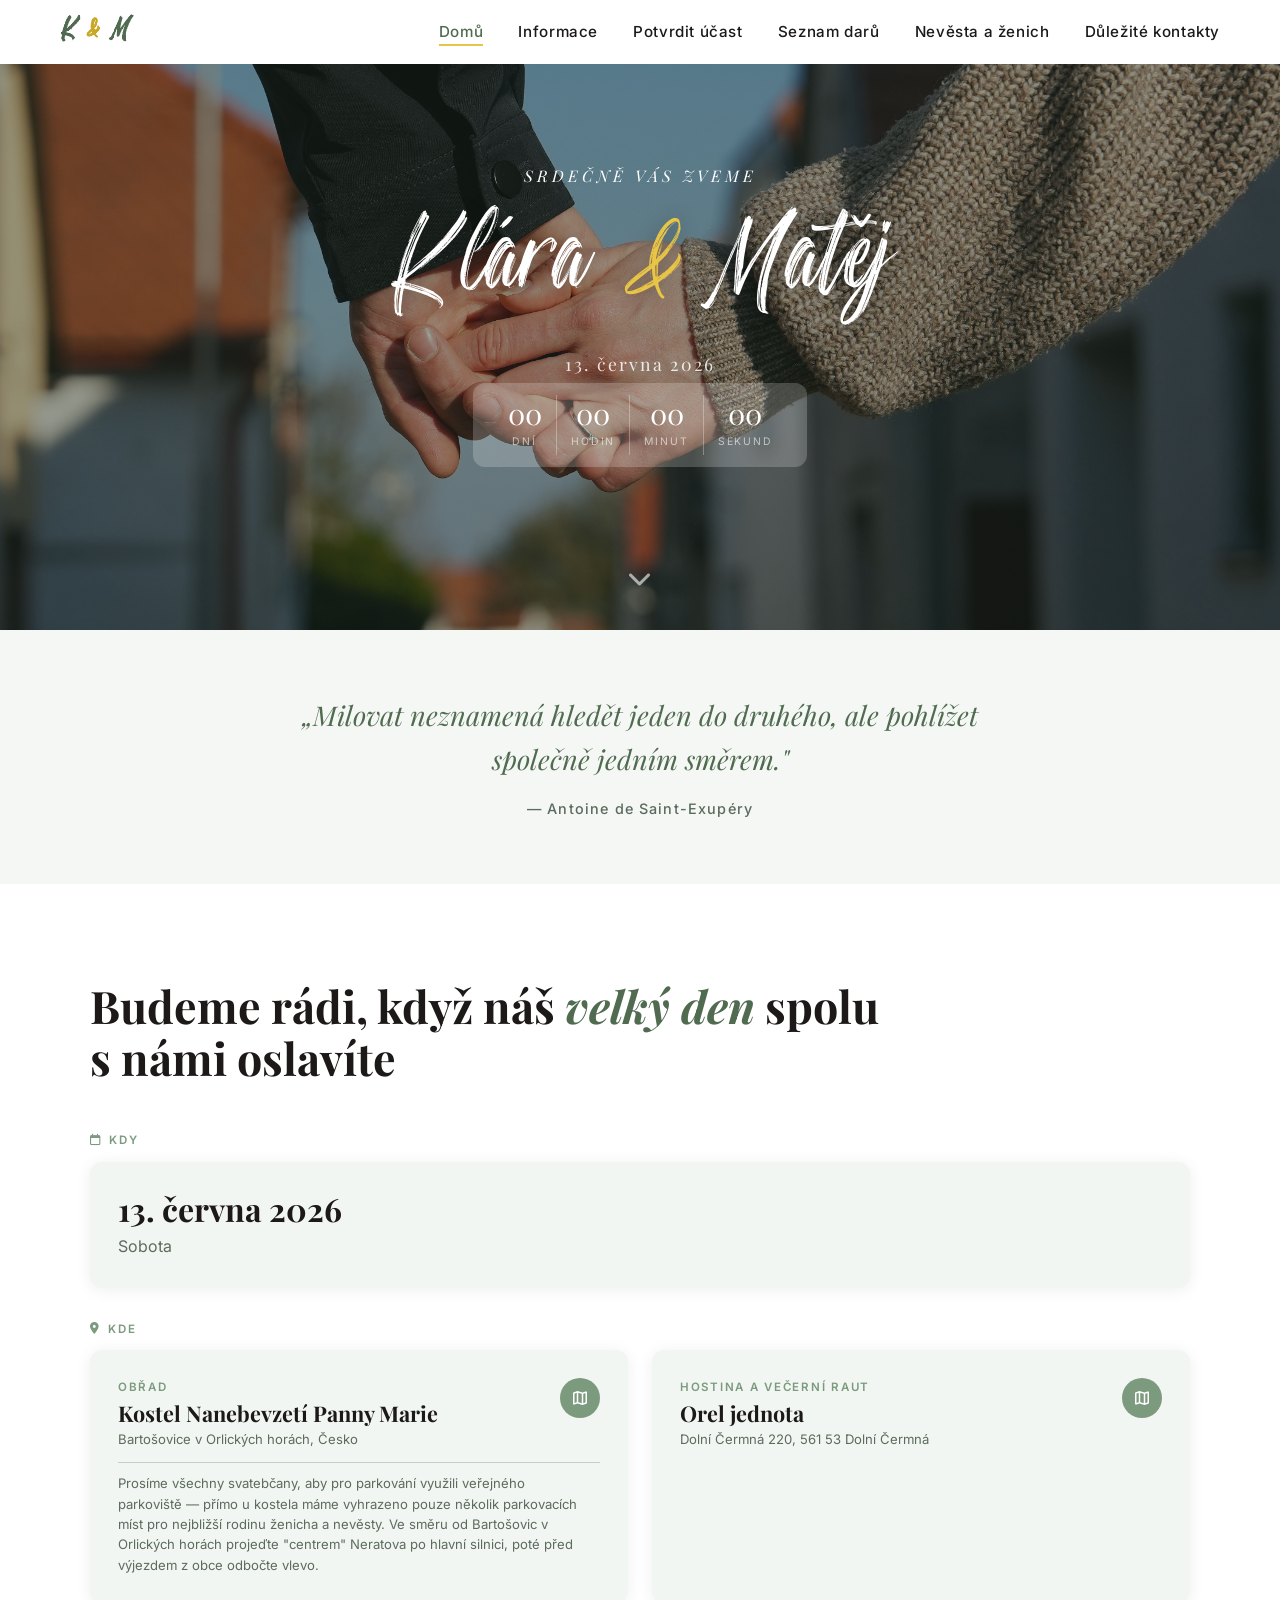
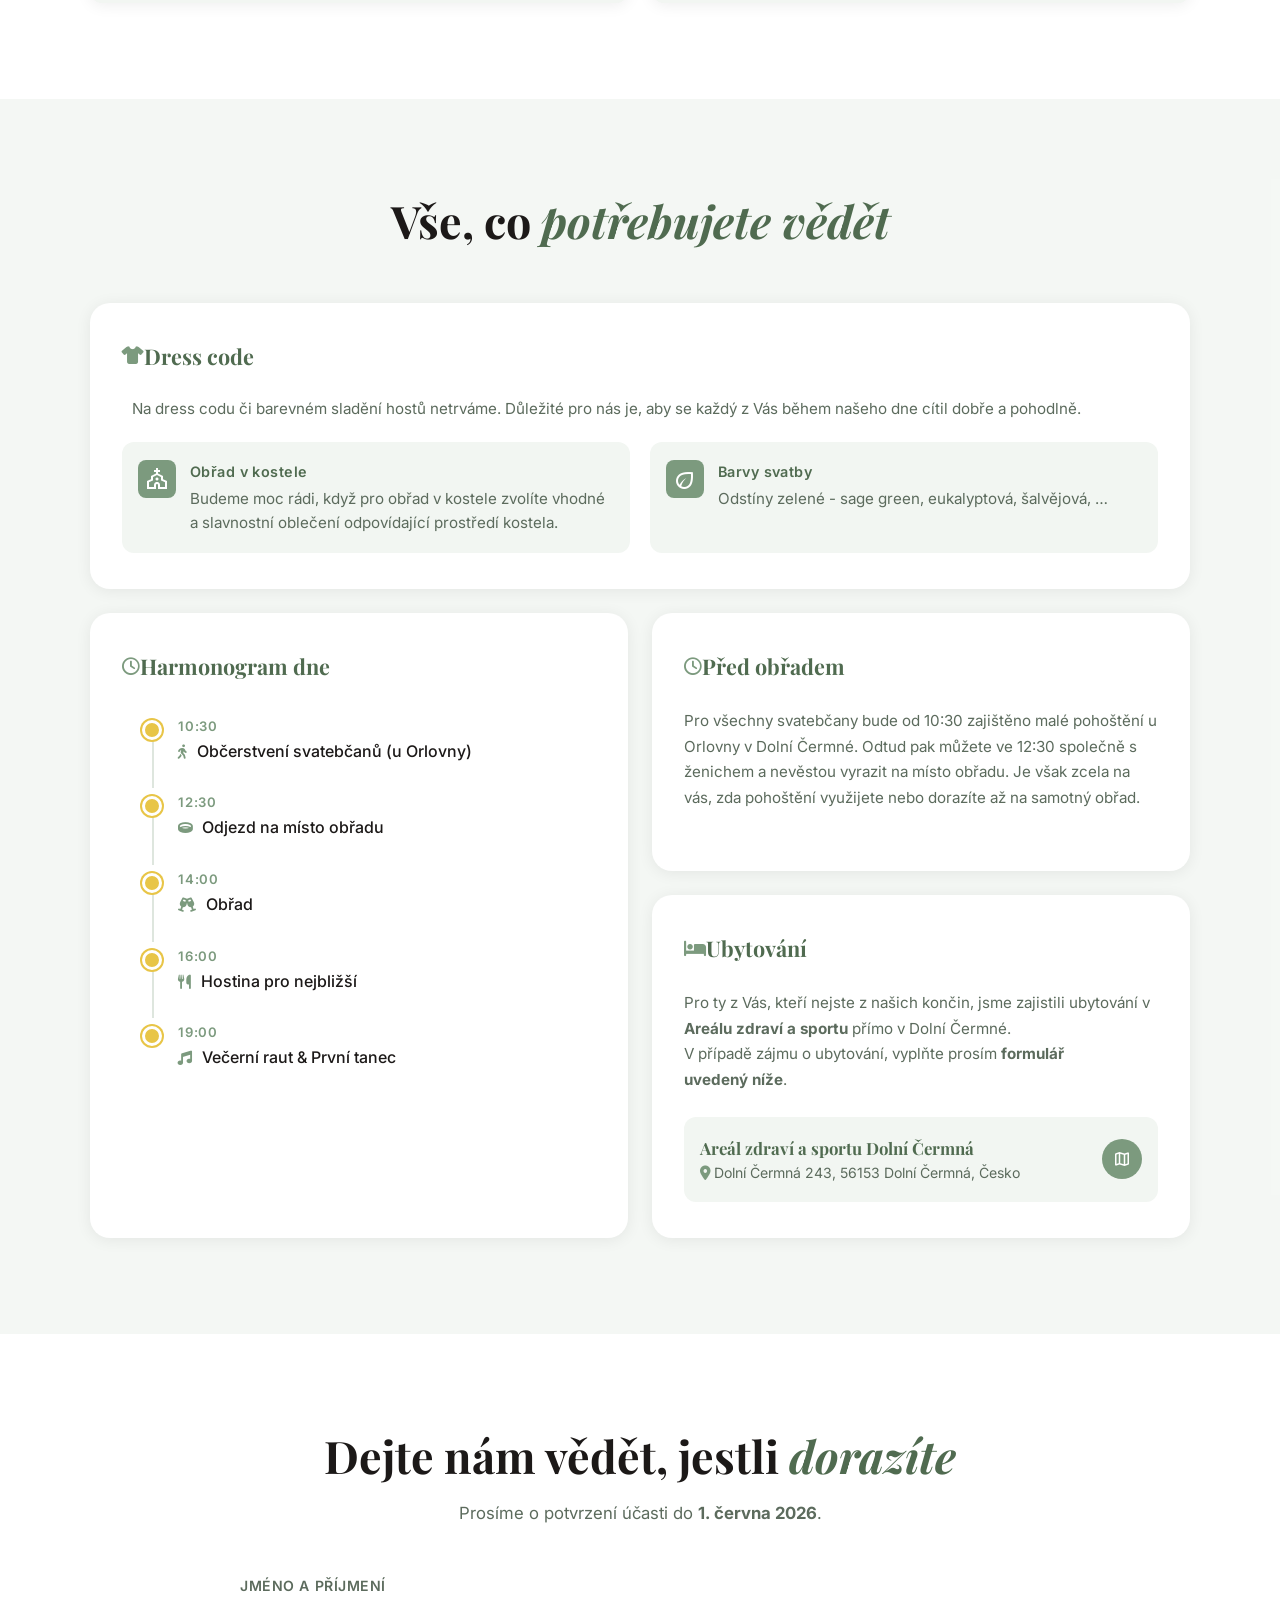
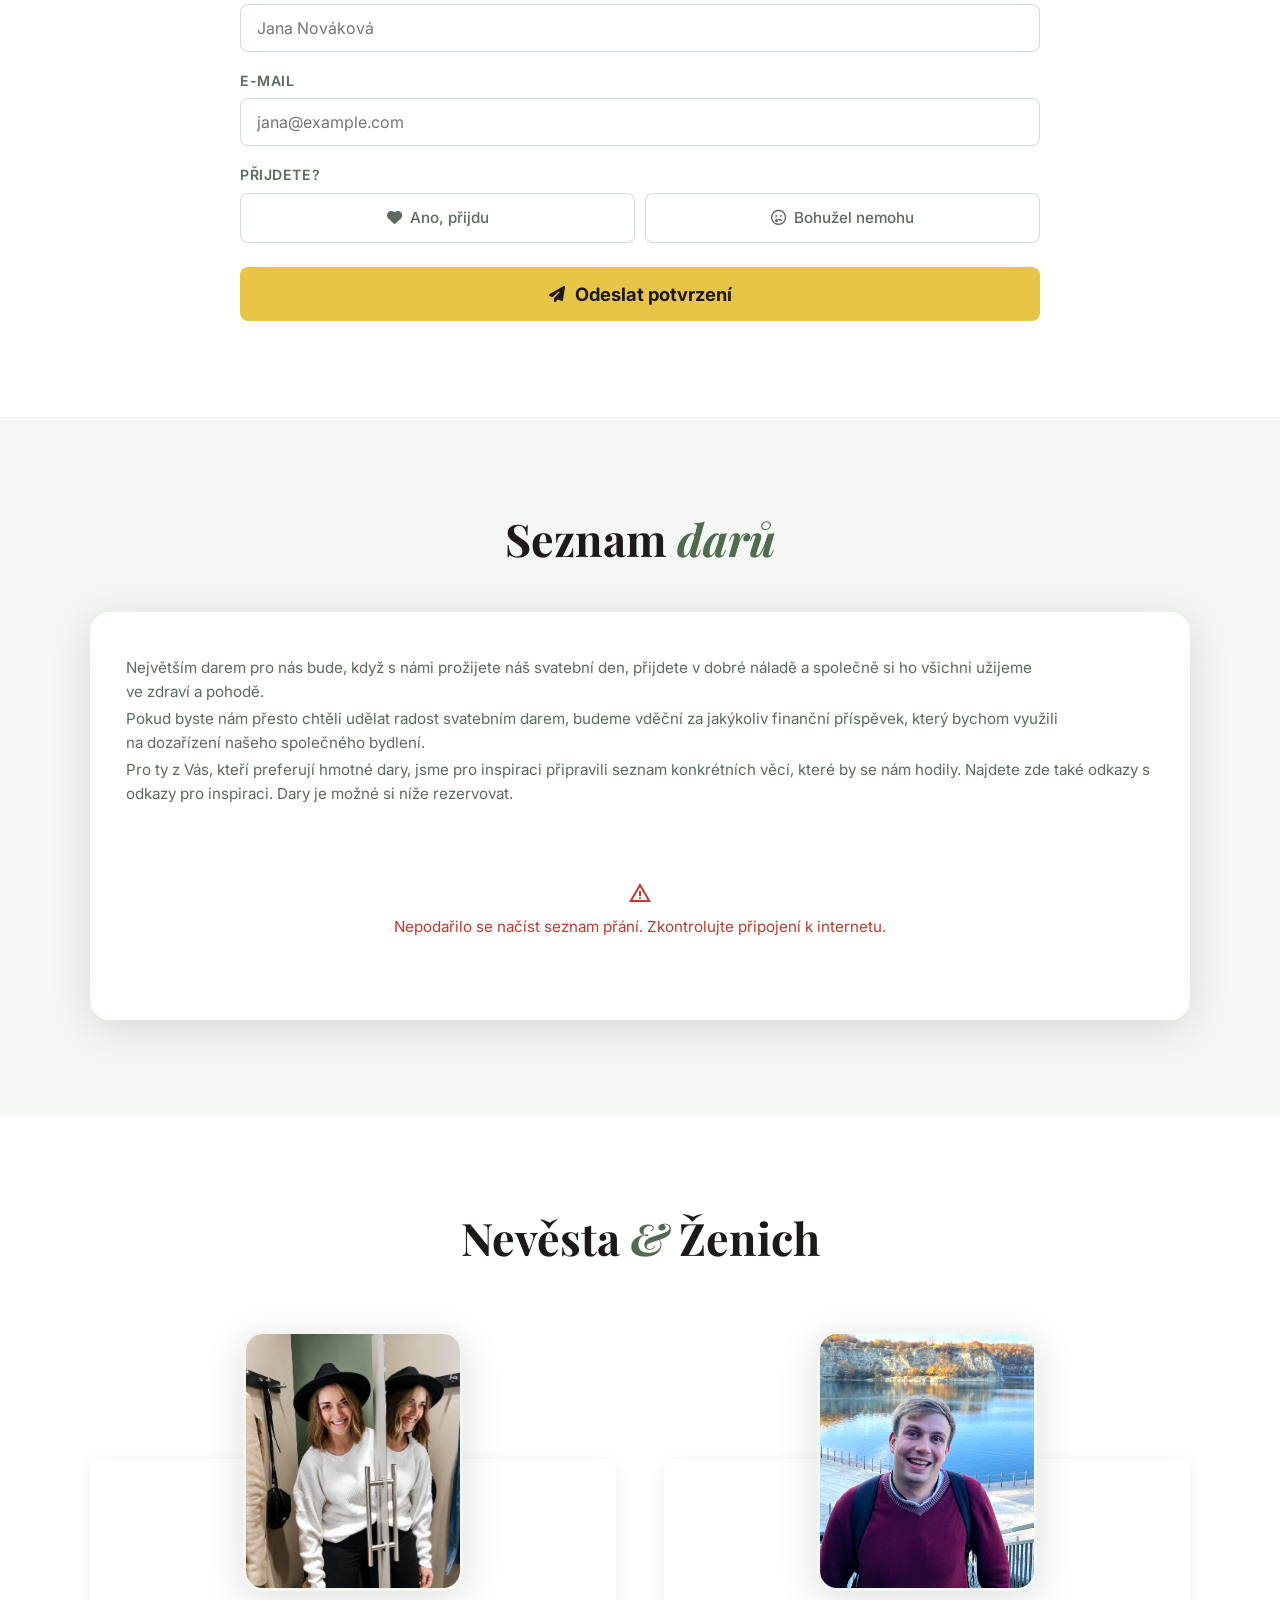
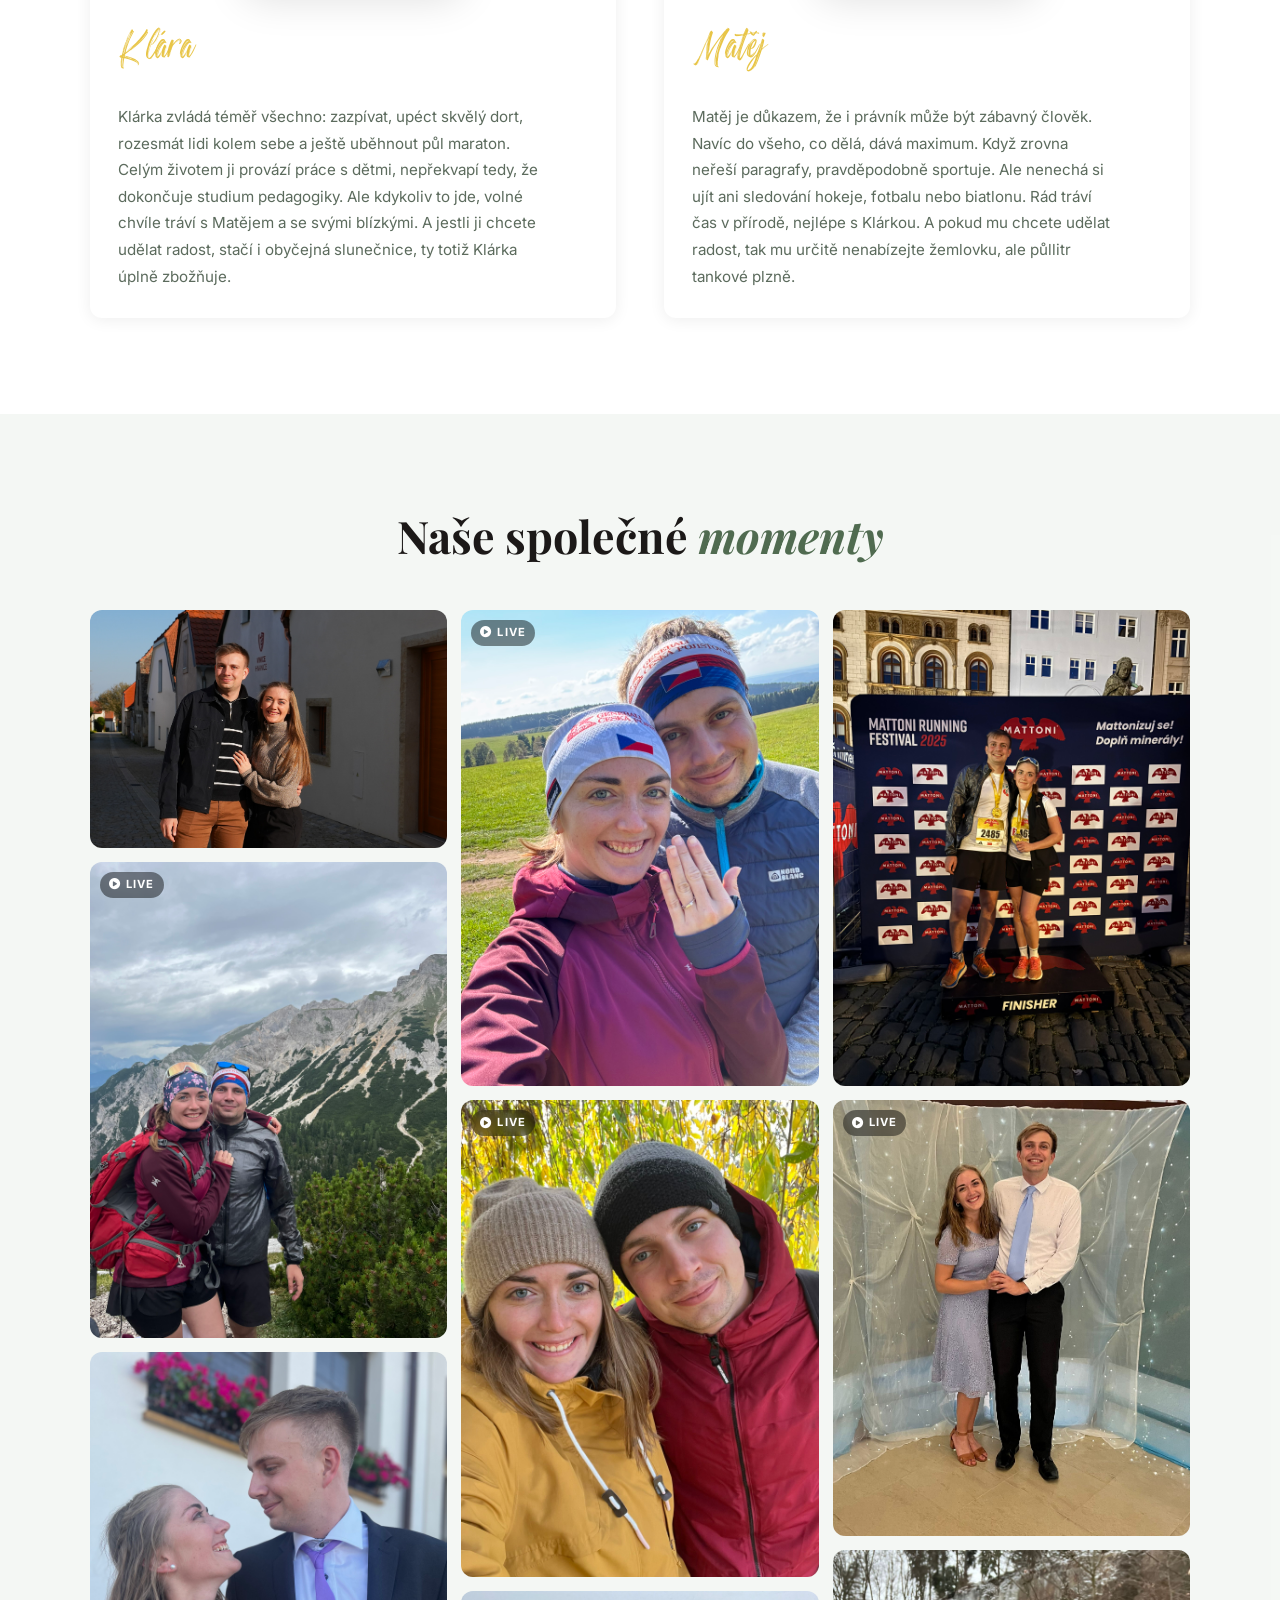
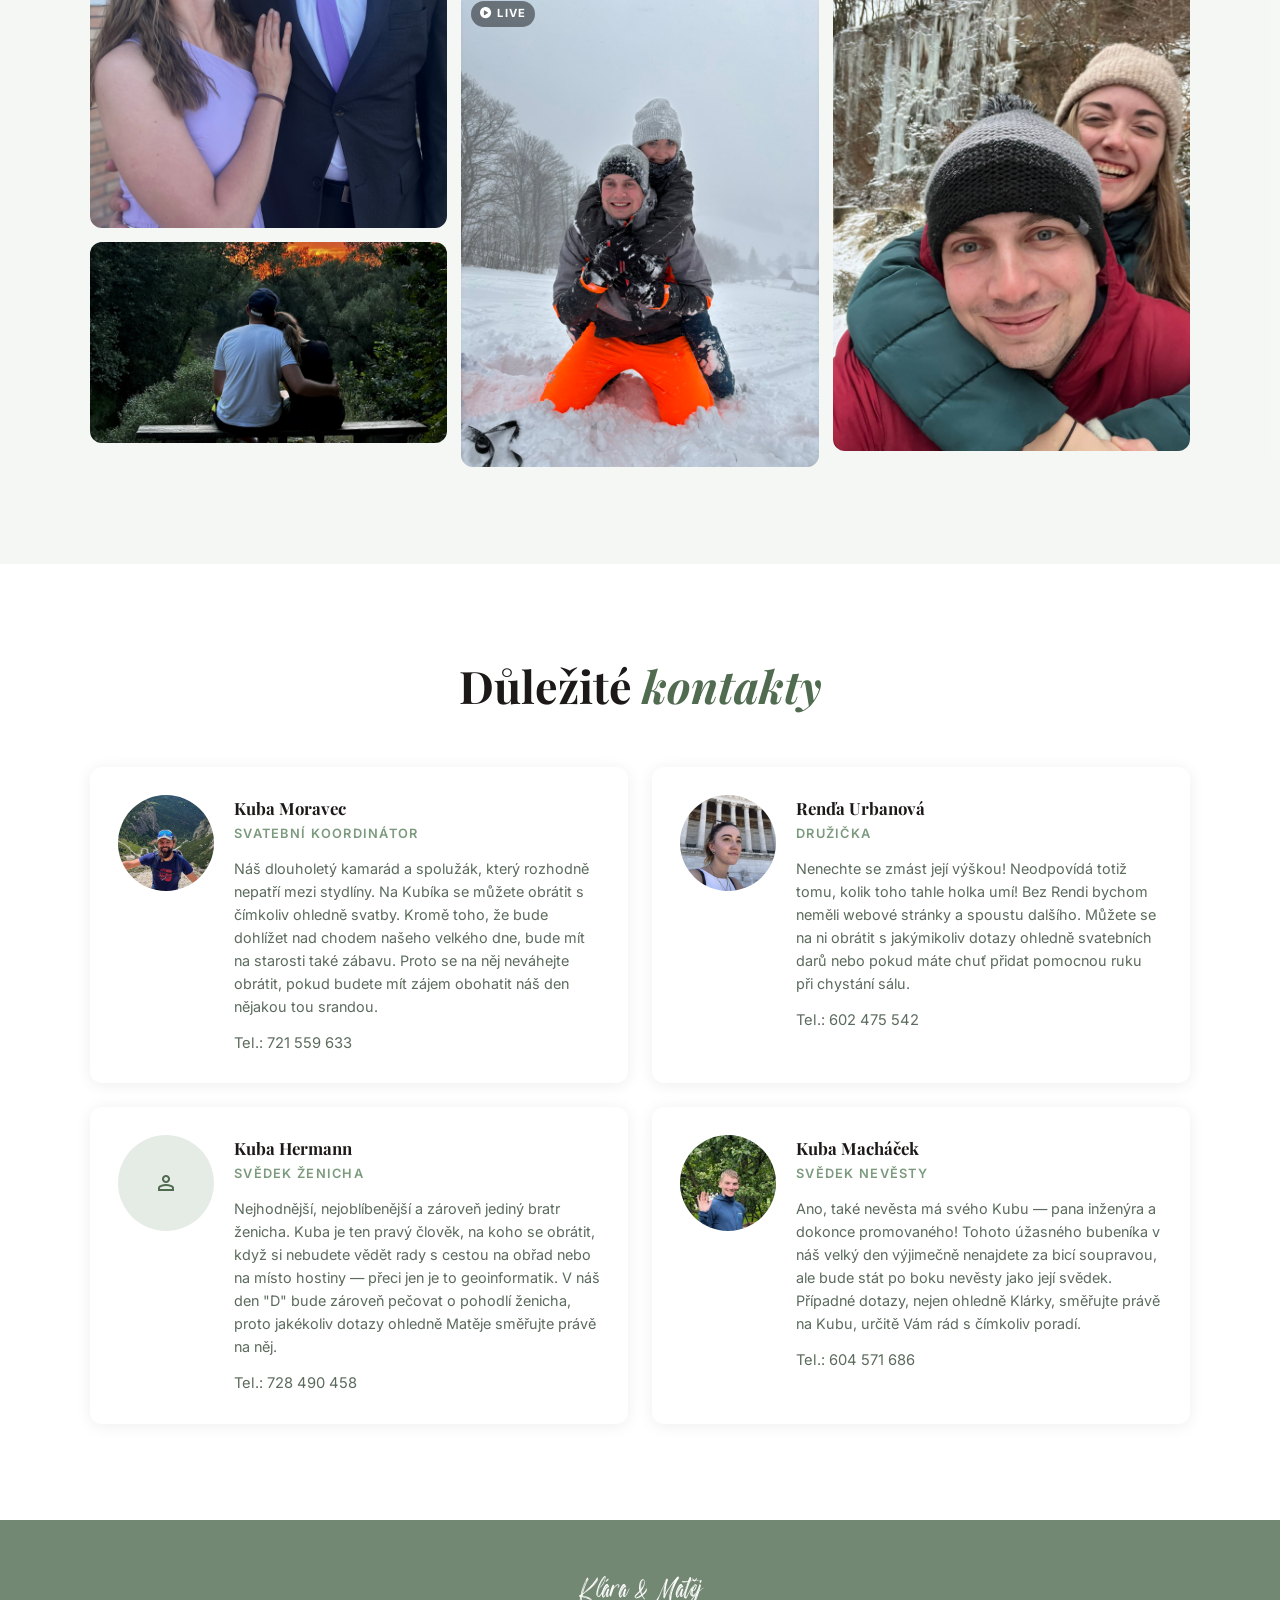
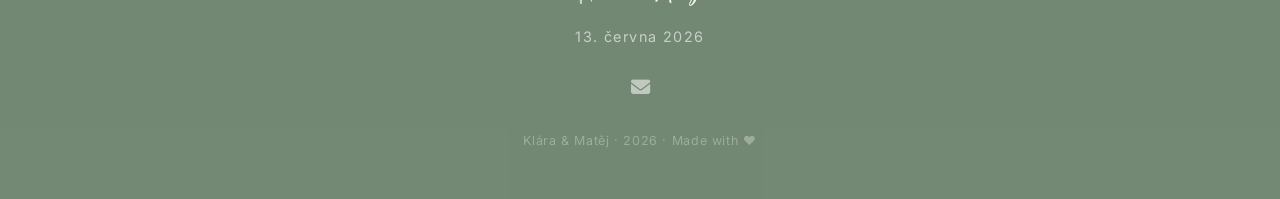
==== index.html @ 3e07b9af "page version" ====
<!DOCTYPE html>
<html lang="cs">
<head>
  <meta charset="UTF-8">
  <meta name="viewport" content="width=device-width, initial-scale=1.0">
  <title>Klára &amp; Matěj – Svatba 2026</title>
  <meta name="description" content="Srdečně vás zveme na naši svatbu. 13. června 2026.">

  <link rel="icon" type="image/png" href="assets/icons8-wedding-rings-50.png">

  <!-- Preload hero image for faster LCP -->
  <link rel="preload" as="image" href="assets/ruce_vinice_v.JPG">

  <!-- Google Material Symbols -->
  <link rel="stylesheet" href="https://fonts.googleapis.com/css2?family=Material+Symbols+Outlined:opsz,wght,FILL,GRAD@20,400,0,0">

  <!-- Font Awesome 6 Free -->
  <link rel="stylesheet" href="https://cdnjs.cloudflare.com/ajax/libs/font-awesome/6.5.0/css/all.min.css" integrity="sha512-Avb2QiuDEEvB4bZJYdft2mNjVShBftLdPG8FJ0V7irTLQ8Uo0qcPxh4Plh7eqjKlal8RVqyvYHdCDp9Z9eeg==" crossorigin="anonymous" referrerpolicy="no-referrer">

  <link rel="stylesheet" href="style.css?v=2">
</head>
<body>

  <!-- ══════════════════════════════════════
       NAVBAR
  ══════════════════════════════════════ -->
  <nav id="navbar" role="navigation" aria-label="Hlavní navigace">
    <a href="#home" class="nav-logo">K <span>&amp;</span> M</a>

    <ul class="nav-links" id="nav-links" role="list">
      <li><a href="#home" class="active" aria-current="page">Domů</a></li>
      <li><a href="#details">Informace</a></li>
      <li><a href="#rsvp">Potvrdit účast</a></li>
      <li><a href="#gifts">Seznam darů</a></li>
      <li><a href="#couple">Nevěsta a ženich</a></li>
      <li><a href="#contacts">Důležité kontakty</a></li>
    </ul>

    <button class="nav-hamburger" id="hamburger" aria-label="Otevřít menu" aria-expanded="false" aria-controls="nav-links">
      <span class="material-symbols-outlined" aria-hidden="true">menu</span>
    </button>
  </nav>


  <!-- ══════════════════════════════════════
       HERO
  ══════════════════════════════════════ -->
  <section id="home" aria-label="Uvítací sekce">
    <div class="hero-content">
      <p class="hero-ornament">Srdečně vás zveme</p>

      <h1 class="hero-names">
        Klára <span class="amp">&amp;</span> Matěj
      </h1>

      <p class="hero-date">13. června 2026</p>

      <!-- Countdown -->
      <div class="countdown" id="countdown" aria-label="Odpočet do svatby">
        <div class="countdown-box">
          <span class="countdown-number" id="cd-days">–</span>
          <span class="countdown-label"><span class="label-long">Dní</span><span class="label-short">D</span></span>
        </div>
        <div class="countdown-box">
          <span class="countdown-number" id="cd-hours">–</span>
          <span class="countdown-label"><span class="label-long">Hodin</span><span class="label-short">H</span></span>
        </div>
        <div class="countdown-box">
          <span class="countdown-number" id="cd-minutes">–</span>
          <span class="countdown-label"><span class="label-long">Minut</span><span class="label-short">M</span></span>
        </div>
        <div class="countdown-box">
          <span class="countdown-number" id="cd-seconds">–</span>
          <span class="countdown-label"><span class="label-long">Sekund</span><span class="label-short">S</span></span>
        </div>
      </div>
    </div>

    <a href="#gallery" class="hero-scroll" aria-label="Přejít na galerii">
      <i class="fa-solid fa-chevron-down" aria-hidden="true"></i>
    </a>
  </section>


  <!-- ══════════════════════════════════════
       QUOTE / SHORT TEXT
  ══════════════════════════════════════ -->
  <section id="quote" aria-label="Citát">
    <blockquote class="quote-text">
      „Milovat neznamená hledět jeden do druhého, ale pohlížet společně jedním směrem."
    </blockquote>
    <p class="quote-author">— Antoine de Saint-Exupéry</p>
  </section>


  <!-- ══════════════════════════════════════
       DETAILS (when & where)
  ══════════════════════════════════════ -->
  <section id="details" aria-labelledby="details-title">

    <!-- Title row -->
    <h2 class="section-title details-heading" id="details-title">Budeme rádi, když náš <em>velký den</em> spolu s&nbsp;námi&nbsp;oslavíte</h2>

    <!-- When -->
    <div class="details-when">
      <div class="details-when-label">
        <i class="fa-regular fa-calendar" aria-hidden="true"></i>
        Kdy
      </div>
      <div class="details-when-box">
        <div class="details-when-value">13. června 2026</div>
        <div class="details-when-sub">Sobota</div>
      </div>
    </div>

    <!-- Where -->
    <div class="details-where">
      <div class="details-where-label">
        <i class="fa-solid fa-location-dot" aria-hidden="true"></i>
        Kde
      </div>
      <div class="details-places-row">

        <!-- Place 1 – ceremony -->
        <div class="details-place">
          <div class="details-place-info">
            <div class="details-place-type">Obřad</div>
            <div class="details-place-name">Kostel Nanebevzetí Panny Marie</div>
            <div class="details-place-addr">Bartošovice v Orlických horách, Česko</div>
          </div>
          <a
            href="https://mapy.com/s/pocedahano"
            target="_blank"
            rel="noopener noreferrer"
            class="details-map-btn"
            aria-label="Otevřít místo obřadu v Mapy.cz"
          >
            <span class="material-symbols-outlined" aria-hidden="true">map</span>
          </a>
          <p class="details-place-note">Prosíme všechny svatebčany, aby pro parkování využili veřejného parkoviště&nbsp;—&nbsp;přímo u kostela máme vyhrazeno pouze několik parkovacích míst pro nejbližší rodinu ženicha a nevěsty. Ve směru od Bartošovic v Orlických horách projeďte "centrem" Neratova po hlavní silnici, poté před výjezdem z obce odbočte&nbsp;vlevo.</p>
        </div>

        <!-- Place 2 – party -->
        <div class="details-place">
          <div class="details-place-info">
            <div class="details-place-type">Hostina a večerní raut</div>
            <div class="details-place-name">Orel jednota</div>
            <div class="details-place-addr">Dolní Čermná 220, 561 53 Dolní Čermná</div>
          </div>
          <a
            href="https://mapy.com/s/jehajaneda"
            target="_blank"
            rel="noopener noreferrer"
            class="details-map-btn"
            aria-label="Otevřít místo oslavy v Mapy.cz"
          >
            <span class="material-symbols-outlined" aria-hidden="true">map</span>
          </a>
        </div>

      </div>
    </div>
  </section>


  <!-- ══════════════════════════════════════
       INFO
  ══════════════════════════════════════ -->
  <section id="info" aria-labelledby="info-title">
    <div class="section-header">
      <h2 class="section-title" id="info-title">Vše, co <em>potřebujete vědět</em></h2>
    </div>

    <div class="info-grid">

      <!-- Dress code card -->
      <div class="info-card wide">
        <h3 class="info-card-title">
          <i class="fa-solid fa-shirt" aria-hidden="true"></i>
          Dress code
        </h3>
        <p class="dresscode-intro">Na dress codu či barevném sladění hostů netrváme. Důležité pro nás je, aby se každý z Vás během našeho dne cítil dobře a pohodlně.</p>
        <div class="dresscode-grid">

          <div class="dresscode-item">
            <div class="dresscode-icon">
              <span class="material-symbols-outlined" aria-hidden="true">church</span>
            </div>
            <div>
              <div class="dresscode-label">Obřad v kostele</div>
              <div class="dresscode-desc">Budeme moc rádi, když pro obřad v kostele zvolíte vhodné a slavnostní oblečení odpovídající prostředí kostela.</div>
            </div>
          </div>

          <div class="dresscode-item">
            <div class="dresscode-icon">
              <span class="material-symbols-outlined" aria-hidden="true">eco</span>
            </div>
            <div>
              <div class="dresscode-label">Barvy svatby</div>
              <div class="dresscode-desc">Odstíny zelené - sage green, eukalyptová, šalvějová, …</div>
            </div>
          </div>

        </div>
      </div>

      <!-- Schedule card -->
      <div class="info-card tall">
        <h3 class="info-card-title">
          <i class="fa-regular fa-clock" aria-hidden="true"></i>
          Harmonogram dne
        </h3>
        <div class="timeline" role="list">
          <div class="timeline-item" role="listitem">
            <div class="timeline-dot"></div>
            <div class="timeline-content">
              <div class="timeline-time">10:30</div>
              <div class="timeline-event">
                <i class="fa-solid fa-person-walking" aria-hidden="true"></i>
                Občerstvení svatebčanů (u&nbsp;Orlovny)
              </div>
            </div>
          </div>
          <div class="timeline-item" role="listitem">
            <div class="timeline-dot"></div>
            <div class="timeline-content">
              <div class="timeline-time">12:30</div>
              <div class="timeline-event">
                <i class="fa-solid fa-ring" aria-hidden="true"></i>
                Odjezd na místo obřadu
              </div>
            </div>
          </div>
          <div class="timeline-item" role="listitem">
            <div class="timeline-dot"></div>
            <div class="timeline-content">
              <div class="timeline-time">14:00</div>
              <div class="timeline-event">
                <i class="fa-solid fa-champagne-glasses" aria-hidden="true"></i>
                Obřad
              </div>
            </div>
          </div>
          <div class="timeline-item" role="listitem">
            <div class="timeline-dot"></div>
            <div class="timeline-content">
              <div class="timeline-time">16:00</div>
              <div class="timeline-event">
                <i class="fa-solid fa-utensils" aria-hidden="true"></i>
                Hostina pro nejbližší
              </div>
            </div>
          </div>
          <div class="timeline-item" role="listitem">
            <div class="timeline-dot"></div>
            <div class="timeline-content">
              <div class="timeline-time">19:00</div>
              <div class="timeline-event">
                <i class="fa-solid fa-music" aria-hidden="true"></i>
                Večerní raut &amp; První tanec
              </div>
            </div>
          </div>
        </div>
      </div>

      <!-- Before ceremony card -->
      <div class="info-card">
        <h3 class="info-card-title">
          <i class="fa-regular fa-clock" aria-hidden="true"></i>
          Před obřadem
        </h3>
        <p class="accom-intro">Pro všechny svatebčany bude od 10:30 zajištěno malé pohoštění u Orlovny v Dolní Čermné. Odtud pak můžete ve 12:30 společně s ženichem a nevěstou vyrazit na místo obřadu. Je však zcela na vás, zda pohoštění využijete nebo dorazíte až na samotný obřad.</p>
      </div>

      <!-- Accommodation card -->
      <div class="info-card">
        <h3 class="info-card-title">
          <i class="fa-solid fa-bed" aria-hidden="true"></i>
          Ubytování
        </h3>
        <p class="accom-intro">
          Pro ty z Vás, kteří nejste z našich končin, jsme zajistili ubytování v <b>Areálu zdraví a sportu</b> přímo v Dolní Čermné.<br> V případě zájmu o ubytování, vyplňte prosím <b>formulář uvedený&nbsp;níže</b>.
        </p>
        <div class="accom-grid">

          <div class="accom-item">
            <div class="accom-item-info">
              <div class="accom-name">Areál zdraví a sportu Dolní Čermná</div>
              <div class="accom-detail"><i class="fa-solid fa-location-dot" aria-hidden="true"></i>Dolní Čermná 243, 56153 Dolní Čermná, Česko</div>
            </div>
            <a
              href="https://mapy.com/s/povoseculo"
              target="_blank"
              rel="noopener noreferrer"
              class="details-map-btn"
              aria-label="Otevřít ubytování v Mapy.cz"
            >
              <span class="material-symbols-outlined" aria-hidden="true">map</span>
            </a>
          </div>
        </div>
      </div>
    </div>
  </section>


  <!-- ══════════════════════════════════════
       RSVP
  ══════════════════════════════════════ -->
  <section id="rsvp" aria-labelledby="rsvp-title">
    <div class="section-header">
      <h2 class="section-title" id="rsvp-title">Dejte nám vědět, jestli <em>dorazíte</em></h2>
      <p class="section-subtitle" id="rsvp-subtitle">
        Prosíme o potvrzení účasti do <strong>1.&nbsp;června&nbsp;2026</strong>.
      </p>
    </div>

    <div class="rsvp-container">

      <!--
        NASTAVENÍ FORMSPREE:
        1. Vytvořte bezplatný účet na formspree.io
        2. Vytvořte nový formulář a zadejte svůj e-mail
        3. Nahraďte "YOUR_FORM_ID" níže vašim ID formuláře (vypadá jako "xyzabcde")
      -->
      <form
        class="rsvp-form"
        id="rsvp-form"
        action="https://formspree.io/f/xkoyaeen"
        method="POST"
        novalidate
      >
        <!-- Anti-spam honeypot (skryté pole, nevyplňujte) -->
        <input type="text" name="_gotcha" style="display:none" tabindex="-1" autocomplete="off">
        <!-- Předmět e-mailu -->
        <input type="hidden" name="_subject" value="Nová RSVP odpověď – Klára & Matěj">

        <!-- Jméno -->
        <div class="form-group">
          <label class="form-label" for="rsvp-name">Jméno a příjmení</label>
          <input
            class="form-input"
            type="text"
            id="rsvp-name"
            name="name"
            placeholder="Jana Nováková"
            required
            autocomplete="name"
          >
        </div>

        <!-- E-mail -->
        <div class="form-group">
          <label class="form-label" for="rsvp-email">E-mail</label>
          <input
            class="form-input"
            type="email"
            id="rsvp-email"
            name="email"
            placeholder="jana@example.com"
            required
            autocomplete="email"
          >
          <!-- Reply-to: formulář odpovídá na e-mail hosta -->
          <input type="hidden" name="_replyto" id="rsvp-replyto" value="">
        </div>

        <!-- Účast -->
        <div class="form-group">
          <span class="form-label" id="attendance-label">Přijdete?</span>
          <div class="attendance-toggle" role="radiogroup" aria-labelledby="attendance-label">
            <input type="radio" id="att-yes" name="attendance" value="Ano, přijdu" required>
            <label for="att-yes">
              <i class="fa-solid fa-heart" aria-hidden="true"></i>
              Ano, přijdu
            </label>
            <input type="radio" id="att-no" name="attendance" value="Bohužel nemohu přijít">
            <label for="att-no">
              <i class="fa-regular fa-face-sad-tear" aria-hidden="true"></i>
              Bohužel nemohu
            </label>
          </div>
        </div>

        <!-- Počet hostů (zobrazí se jen při "Ano") -->
        <div class="form-group guest-count" id="guest-count-group">
          <label class="form-label" for="rsvp-guests">Počet dospělých hostů (včetně vás)</label>
          <input
            class="form-input"
            type="number"
            id="rsvp-guests"
            name="guests"
            min="1"
            max="8"
            value="1"
            placeholder="1"
          >
        </div>

        <!-- Ubytování toggle (shown when attending) -->
        <div class="form-group accom-toggle-group" id="accom-toggle-group">
          <span class="form-label" id="accom-label">Potřebujete ubytování?</span>
          <div class="attendance-toggle" role="radiogroup" aria-labelledby="accom-label">
            <input type="radio" id="accom-yes" name="ubytovani" value="Ano, potřebuji ubytování">
            <label for="accom-yes">
              <i class="fa-solid fa-bed" aria-hidden="true"></i>
              Ano
            </label>
            <input type="radio" id="accom-no" name="ubytovani" value="Ne, ubytování nepotřebuji" checked>
            <label for="accom-no">
              Ne
            </label>
          </div>
        </div>

        <!-- Počet na ubytování (shown when accommodation yes) -->
        <div class="form-group accom-count-group" id="accom-count-group">
          <label class="form-label" for="rsvp-accom-count">Počet osob na ubytování</label>
          <input
            class="form-input"
            type="number"
            id="rsvp-accom-count"
            name="ubytovani_pocet"
            min="1"
            max="8"
            value="1"
            placeholder="1"
          >
        </div>

        <!-- Poznámka k ubytování (shown when accommodation yes) -->
        <div class="form-group accom-note-group" id="accom-note-group">
          <label class="form-label" for="rsvp-accom-note">Poznámka k ubytování (nepovinné)</label>
          <textarea
            class="form-textarea"
            id="rsvp-accom-note"
            name="ubytovani_poznamka"
            placeholder="Např. potřebuji dětskou postýlku, přijedu v pátek večer…"
          ></textarea>
        </div>

        <!-- Zpráva / dietní požadavky -->
        <div class="form-group diet-group" id="diet-group">
          <label class="form-label" for="rsvp-message">Alergie nebo dietní požadavky (nepovinné)</label>
          <textarea
            class="form-textarea"
            id="rsvp-message"
            name="message"
            placeholder="Např. vegetariánská strava, alergie na lepek…"
          ></textarea>
        </div>

        <!-- Odeslat -->
        <button type="submit" class="btn-submit" id="rsvp-submit">
          <i class="fa-solid fa-paper-plane" aria-hidden="true"></i>
          Odeslat potvrzení
        </button>
      </form>

      <!-- Zpráva po odeslání (úspěch) -->
      <div class="rsvp-message success" id="rsvp-success" aria-live="polite" hidden>
        <i class="fa-solid fa-circle-check"></i>
        <h3>Děkujeme!</h3>
        <p>Vaše odpověď byla úspěšně odeslána. Těšíme se na vás!</p>
        <button type="button" class="btn-another" id="rsvp-another">
          <i class="fa-solid fa-rotate-left" aria-hidden="true"></i>
          Odeslat další odpověď
        </button>
      </div>

      <!-- Zpráva po odeslání (chyba) -->
      <div class="rsvp-message error" id="rsvp-error" aria-live="polite" hidden>
        <i class="fa-solid fa-triangle-exclamation"></i>
        <h3>Něco se pokazilo</h3>
        <p>
          Formulář se nepodařilo odeslat. Zkuste to prosím znovu, nebo nám napište přímo na
          <!-- Doplňte svůj e-mail -->
          <a href="mailto:VAS-EMAIL@example.com" style="color: var(--sage-dark);">VAS-EMAIL@example.com</a>.
        </p>
      </div>

    </div>
  </section>


  <!-- ══════════════════════════════════════
       GIFTS
  ══════════════════════════════════════ -->
  <section id="gifts" aria-labelledby="gifts-title">
    <div class="section-header text-center">
      <h2 class="section-title" id="gifts-title">Seznam <em>darů</em></h2>
    </div>

    <div class="gifts-container">
      <div id="gifts-wrap" class="gifts-wrap">
        <p class="gifts-desc">
Největším darem pro nás bude, když s námi prožijete náš svatební den, přijdete v dobré náladě a společně si ho všichni užijeme ve&nbsp;zdraví&nbsp;a&nbsp;pohodě.
        </p>
        <p class="gifts-desc">
Pokud byste nám přesto chtěli udělat radost svatebním darem, budeme vděční za jakýkoliv finanční příspěvek, který bychom využili na&nbsp;dozařízení našeho společného bydlení.
        </p>
        <p class="gifts-desc">
Pro ty z Vás, kteří preferují hmotné dary, jsme pro inspiraci připravili seznam konkrétních věcí, které by se nám hodily. Najdete zde také odkazy s odkazy pro inspiraci. Dary je možné si níže rezervovat.
        </p>
        <div id="gifts-list" class="gifts-list"></div>
      </div>
    </div>
  </section>


  <!-- ══════════════════════════════════════
       BRIDE & GROOM
  ══════════════════════════════════════ -->
  <section id="couple" aria-labelledby="couple-title">
    <div class="section-header text-center">
      <h2 class="section-title" id="couple-title">Nevěsta <em>&amp;</em> Ženich</h2>
    </div>

    <div class="couple-grid">

      <!-- Bride -->
      <div class="couple-card">
        <div class="couple-photo-wrap">
          <!--
            Doplňte fotografii nevěsty:
            Nahraďte src za cestu k fotografii, např. assets/klara.jpg
          -->
          <img
            src="assets/gallery/bride.png"
            alt="Fotografie nevěsty Kláry"
            class="couple-photo"
            loading="lazy"
          >
        </div>
        <h3 class="couple-name">Klára</h3>
        <p class="couple-bio">
          <!-- Krátký text o nevěstě — pár vět -->
          Klárka zvládá téměř všechno: zazpívat, upéct skvělý dort, rozesmát lidi kolem sebe a ještě uběhnout půl maraton. Celým životem ji provází práce s dětmi, nepřekvapí tedy, že dokončuje studium pedagogiky. Ale kdykoliv to jde, volné chvíle tráví s Matějem a se svými blízkými. A jestli ji chcete udělat radost, stačí i obyčejná slunečnice, ty totiž Klárka úplně zbožňuje.
        </p>
      </div>

      <!-- Groom -->
      <div class="couple-card">
        <div class="couple-photo-wrap">
          <!--
            Doplňte fotografii ženicha:
            Nahraďte src za cestu k fotografii, např. assets/matej.jpg
          -->
          <img
            src="assets/gallery/groom.jpeg"
            alt="Fotografie ženicha Matěje"
            class="couple-photo"
            loading="lazy"
          >
        </div>
        <h3 class="couple-name">Matěj</h3>
        <p class="couple-bio">
          <!-- Krátký text o ženichovi — pár vět -->
          Matěj je důkazem, že i právník může být zábavný člověk. Navíc do všeho, co dělá, dává maximum. Když zrovna neřeší paragrafy, pravděpodobně sportuje. Ale nenechá si ujít ani sledování hokeje, fotbalu nebo biatlonu. Rád tráví čas v přírodě, nejlépe s Klárkou. A pokud mu chcete udělat radost, tak mu určitě nenabízejte žemlovku, ale půllitr tankové plzně.
        </p>
      </div>

    </div>
  </section>


  <!-- ══════════════════════════════════════
       GALLERY
  ══════════════════════════════════════ -->
  <section id="gallery" aria-labelledby="gallery-title">
    <div class="section-header">
      <h2 class="section-title" id="gallery-title">Naše společné <em>momenty</em></h2>
    </div>

    <!-- ──────────────────────────────────────────────────────────────
         JAK PŘIDAT VLASTNÍ FOTOGRAFIE:
         1. Vložte soubory (foto-1.jpg, foto-2.jpg, …) do složky assets/gallery/
         2. Nahraďte každý <div class="gallery-placeholder"> níže za:

           <figure tabindex="0" role="button" aria-label="Fotografie [číslo]">
             <img src="assets/gallery/foto-X.jpg" alt="Popis fotografie" loading="lazy">
           </figure>

         3. Smažte tuto sekci komentářů
    ────────────────────────────────────────────────────────────────── -->
    <div class="gallery-grid" id="gallery-grid">
      <figure tabindex="0" role="button" aria-label="Fotografie 1">
        <img src="assets/gallery/foto-1.JPG" alt="Společné foto 1" loading="lazy">
      </figure>
      <figure tabindex="0" role="button" aria-label="Fotografie 2 — přejeďte myší pro živou verzi" class="live-photo">
        <img src="assets/gallery/foto-2.JPEG" alt="Společné foto 2" loading="lazy">
        <video src="assets/gallery/video-2.MOV" muted loop playsinline preload="none" aria-hidden="true"></video>
        <span class="live-badge" aria-hidden="true"><i class="fa-solid fa-circle-play"></i> LIVE</span>
      </figure>
      <figure tabindex="0" role="button" aria-label="Fotografie 3">
        <img src="assets/gallery/foto-3.JPEG" alt="Společné foto 3" loading="lazy">
      </figure>
      <figure tabindex="0" role="button" aria-label="Fotografie 10">
        <img src="assets/gallery/foto-10.JPEG" alt="Společné foto 10" loading="lazy">
      </figure>
      <figure tabindex="0" role="button" aria-label="Fotografie 4 — přejeďte myší pro živou verzi" class="live-photo">
        <img src="assets/gallery/foto-4.JPEG" alt="Společné foto 4" loading="lazy">
        <video src="assets/gallery/video-4.MOV" muted loop playsinline preload="none" aria-hidden="true"></video>
        <span class="live-badge" aria-hidden="true"><i class="fa-solid fa-circle-play"></i> LIVE</span>
      </figure>
      <figure tabindex="0" role="button" aria-label="Fotografie 7 — přejeďte myší pro živou verzi" class="live-photo">
        <img src="assets/gallery/foto-7.jpg" alt="Společné foto 7" loading="lazy">
        <video src="assets/gallery/video-7.MOV" muted loop playsinline preload="none" aria-hidden="true"></video>
        <span class="live-badge" aria-hidden="true"><i class="fa-solid fa-circle-play"></i> LIVE</span>
      </figure>
      <figure tabindex="0" role="button" aria-label="Fotografie 6 — přejeďte myší pro živou verzi" class="live-photo">
        <img src="assets/gallery/foto-6.JPEG" alt="Společné foto 6" loading="lazy">
        <video src="assets/gallery/foto-6.MOV" muted loop playsinline preload="none" aria-hidden="true"></video>
        <span class="live-badge" aria-hidden="true"><i class="fa-solid fa-circle-play"></i> LIVE</span>
      </figure>
      <figure tabindex="0" role="button" aria-label="Fotografie 5">
        <img src="assets/gallery/foto-5.JPEG" alt="Společné foto 5" loading="lazy">
      </figure>
      <figure tabindex="0" role="button" aria-label="Fotografie 8 — přejeďte myší pro živou verzi" class="live-photo">
        <img src="assets/gallery/foto-8.jpg" alt="Společné foto 8" loading="lazy">
        <video src="assets/gallery/video-8.MOV" muted loop playsinline preload="none" aria-hidden="true"></video>
        <span class="live-badge" aria-hidden="true"><i class="fa-solid fa-circle-play"></i> LIVE</span>
      </figure>
      <figure tabindex="0" role="button" aria-label="Fotografie 9">
        <img src="assets/gallery/foto-9-v.jpg" alt="Společné foto 9" loading="lazy">
      </figure>
    </div>
  </section>


  <!-- ══════════════════════════════════════
       CONTACTS
  ══════════════════════════════════════ -->
  <section id="contacts" aria-labelledby="contacts-title">
    <div class="section-header">
      <h2 class="section-title" id="contacts-title">Důležité <em>kontakty</em></h2>
    </div>

    <div class="contacts-grid">

      <div class="contact-card">
        <div class="contact-avatar">
          <img src="assets/contacts/kuba-moravec.JPG" alt="Kuba Moravec" onerror="this.style.display='none'">
          <span class="material-symbols-outlined" aria-hidden="true">person</span>
        </div>
        <div class="contact-info">
          <div class="contact-name">Kuba Moravec</div>
          <div class="contact-role">Svatební koordinátor</div>
          <p class="contact-desc">Náš dlouholetý kamarád a spolužák, který rozhodně nepatří mezi stydlíny. Na Kubíka se můžete obrátit s čímkoliv ohledně svatby. Kromě toho, že bude dohlížet nad chodem našeho velkého dne, bude mít na starosti také zábavu. Proto se na něj neváhejte obrátit, pokud budete mít zájem obohatit náš den nějakou tou srandou.</p>
          <p class="contact-phone">Tel.: 721&nbsp;559&nbsp;633</p>
        </div>
      </div>

      <div class="contact-card">
        <div class="contact-avatar">
          <img src="assets/contacts/renda-urbanova.jpeg" alt="Renďa Urbanová" onerror="this.style.display='none'">
          <span class="material-symbols-outlined" aria-hidden="true">person</span>
        </div>
        <div class="contact-info">
          <div class="contact-name">Renďa Urbanová</div>
          <div class="contact-role">Družička</div>
          <p class="contact-desc">Nenechte se zmást její výškou! Neodpovídá totiž tomu, kolik toho tahle holka umí! Bez Rendi bychom neměli webové stránky a spoustu dalšího. Můžete se na ni obrátit s jakýmikoliv dotazy ohledně svatebních darů nebo pokud máte chuť přidat pomocnou ruku při chystání sálu.</p>
          <p class="contact-phone">Tel.: 602&nbsp;475&nbsp;542</p>
        </div>
      </div>

      <div class="contact-card">
        <div class="contact-avatar">
          <img src="assets/contacts/kuba-hermann.jpg" alt="Kuba Hermann" onerror="this.style.display='none'">
          <span class="material-symbols-outlined" aria-hidden="true">person</span>
        </div>
        <div class="contact-info">
          <div class="contact-name">Kuba Hermann</div>
          <div class="contact-role">Svědek ženicha</div>
          <p class="contact-desc">Nejhodnější, nejoblíbenější a zároveň jediný bratr ženicha. Kuba je ten pravý člověk, na koho se obrátit, když si nebudete vědět rady s cestou na obřad nebo na místo hostiny&nbsp;— přeci jen je to geoinformatik. V náš den "D" bude zároveň pečovat o pohodlí ženicha, proto jakékoliv dotazy ohledně Matěje směřujte právě na něj.</p>
          <p class="contact-phone">Tel.: 728&nbsp;490&nbsp;458</p>
        </div>
      </div>

      <div class="contact-card">
        <div class="contact-avatar">
          <img src="assets/contacts/kuba-machacek.JPG" alt="Kuba Macháček" onerror="this.style.display='none'">
          <span class="material-symbols-outlined" aria-hidden="true">person</span>
        </div>
        <div class="contact-info">
          <div class="contact-name">Kuba Macháček</div>
          <div class="contact-role">Svědek nevěsty</div>
          <p class="contact-desc">Ano, také nevěsta má svého Kubu&nbsp;— pana inženýra a dokonce promovaného! Tohoto úžasného bubeníka v náš velký den výjimečně nenajdete za bicí soupravou, ale bude stát po boku nevěsty jako její svědek. Případné dotazy, nejen ohledně Klárky, směřujte právě na Kubu, určitě Vám rád s čímkoliv poradí.</p>
          <p class="contact-phone">Tel.: 604&nbsp;571&nbsp;686</p>
        </div>
      </div>

    </div>
  </section>


  <!-- ══════════════════════════════════════
       FOOTER
  ══════════════════════════════════════ -->
  <footer role="contentinfo">
    <div class="footer-names">Klára &amp; Matěj</div>
    <div class="footer-date">13. června 2026</div>
    <div class="footer-links">
      <!-- Doplňte odkaz na e-mail nebo Instagram -->
      <a href="mailto:VAS-EMAIL@example.com" aria-label="Napište nám e-mail">
        <i class="fa-solid fa-envelope" aria-hidden="true"></i>
      </a>
      <!-- <a href="https://instagram.com/VASE-JMENO" aria-label="Instagram" target="_blank" rel="noopener noreferrer">
        <i class="fa-brands fa-instagram" aria-hidden="true"></i>
      </a> -->
    </div>
    <div class="footer-copy">
      Klára &amp; Matěj · 2026 · Made with <span aria-label="love">♥</span>
    </div>
  </footer>


  <!-- ══════════════════════════════════════
       LIGHTBOX (for gallery)
  ══════════════════════════════════════ -->
  <div id="lightbox" role="dialog" aria-modal="true" aria-label="Prohlížeč fotografií">
    <button class="lightbox-close" id="lightbox-close" aria-label="Zavřít">
      <i class="fa-solid fa-xmark" aria-hidden="true"></i>
    </button>
    <button class="lightbox-btn prev" id="lightbox-prev" aria-label="Předchozí fotografie">
      <i class="fa-solid fa-chevron-left" aria-hidden="true"></i>
    </button>
    <img src="" alt="" id="lightbox-img">
    <button class="lightbox-btn next" id="lightbox-next" aria-label="Další fotografie">
      <i class="fa-solid fa-chevron-right" aria-hidden="true"></i>
    </button>
  </div>


  <script src="gifts.js" defer></script>
  <script src="main.js"></script>
</body>
</html>
---- style.css ----
/* ═══════════════════════════════════════════════════
   KM Wedding Page — style.css
   Theme: sage green · sunflower yellow · white
   ═══════════════════════════════════════════════════ */

/* ─── Local Fonts ─── */
@font-face {
  font-family: 'PaintBrush';
  src: url('assets/fonts/PaintBrush/PaintBrushScript-Regular.woff2') format('woff2'),
       url('assets/fonts/PaintBrush/PaintBrushScript-Regular.woff') format('woff'),
       url('assets/fonts/PaintBrush/PaintBrushScript-Regular.ttf') format('truetype');
  font-weight: normal;
  font-style: normal;
  font-display: swap;
}

@font-face {
  font-family: 'Playfair Display';
  src: url('assets/fonts/Playfair_Display/PlayfairDisplay-VariableFont_wght.ttf') format('truetype');
  font-weight: 400 900;
  font-style: normal;
  font-display: swap;
}

@font-face {
  font-family: 'Playfair Display';
  src: url('assets/fonts/Playfair_Display/PlayfairDisplay-Italic-VariableFont_wght.ttf') format('truetype');
  font-weight: 400 900;
  font-style: italic;
  font-display: swap;
}

@font-face {
  font-family: 'Inter';
  src: url('assets/fonts/Inter/Inter-VariableFont_opsz,wght.ttf') format('truetype');
  font-weight: 100 900;
  font-style: normal;
  font-display: swap;
}

@font-face {
  font-family: 'Inter';
  src: url('assets/fonts/Inter/Inter-Italic-VariableFont_opsz,wght.ttf') format('truetype');
  font-weight: 100 900;
  font-style: italic;
  font-display: swap;
}

/* ─── Custom Properties ─── */
:root {
  --sage:        #7C9A7E;
  --sage-light:  #F2F6F2;
  --sage-dark:   #506B50;
  --yellow:      #E8C547;
  --yellow-dark: #C9A827;
  --white:       #FFFFFF;
  --text:        #1C1918;
  --text-muted:  #5C6B5D;
  --overlay:     rgba(32, 49, 40, 0.44);

  /* Section overlay backgrounds (semi-transparent so body texture shows through) */
  --section-white:      rgba(255, 255, 255, 0.8);
  --section-sage-light: rgba(242, 246, 242, 0.8);
  --section-sage-dark:  rgba(80, 107, 80, 0.8);

  /* White on dark backgrounds */
  --white-85: rgba(255,255,255,0.85);
  --white-75: rgba(255,255,255,0.75);
  --white-65: rgba(255,255,255,0.65);
  --white-60: rgba(255,255,255,0.6);
  --white-55: rgba(255,255,255,0.55);
  --white-30: rgba(255,255,255,0.3);
  --white-20: rgba(255,255,255,0.2);


  /* Sage alpha tints */
  --sage-a40: rgba(124, 154, 126, 0.4);
  --sage-a35: rgba(124, 154, 126, 0.35);
  --sage-a30: rgba(124, 154, 126, 0.3);
  --sage-a25: rgba(124, 154, 126, 0.25);
  --sage-a20: rgba(124, 154, 126, 0.2);
  --sage-a15: rgba(124, 154, 126, 0.15);
  --sage-dark-a30: rgba(80, 107, 80, 0.3);

  /* Yellow alpha tints */
  --yellow-a85: rgba(232, 197, 71, 0.85);
  --yellow-a35: rgba(232, 197, 71, 0.35);
  --yellow-a18: rgba(232, 197, 71, 0.18);

  /* Error state */
  --error:    #c0392b;
  --error-bg: #fff5f5;

  --hero-image:   url('assets/ruce_ulice.JPG');
  --texture:      url('assets/textura_výsek.jpg');

  --font-heading: 'Playfair Display', Georgia, serif;
  --font-body:    'Inter', system-ui, sans-serif;
  --font-script:  'PaintBrush', cursive;

  --nav-h:    64px;
  --radius:   12px;
  --radius-lg: 20px;
  --shadow:   0 2px 16px rgba(0, 0, 0, 0.07);
  --shadow-lg: 0 8px 40px rgba(0, 0, 0, 0.13);
  --section-pad: 96px 24px;
}

/* ─── Reset & Base ─── */
*, *::before, *::after {
  box-sizing: border-box;
  margin: 0;
  padding: 0;
}

html {
  scroll-behavior: smooth;
  font-size: 16px;
  overflow-x: hidden;
  max-width: 100%;
}

body {
  font-family: var(--font-body);
  color: var(--text);
  background: var(--white) url('assets/textura_full.jpg') top center / 100% auto repeat-y scroll;
  line-height: 1.6;
  -webkit-font-smoothing: antialiased;
  overflow-x: hidden;
  max-width: 100%;
}

img {
  display: block;
  max-width: 100%;
}

a {
  color: inherit;
  text-decoration: none;
}

/* ─── Global overflow guard ─── */
section, nav, footer {
  max-width: 100%;
}

/* ─── Utility ─── */
.section-tag {
  display: inline-block;
  font-family: var(--font-body);
  font-size: 0.72rem;
  font-weight: 600;
  letter-spacing: 0.18em;
  text-transform: uppercase;
  color: var(--sage);
  margin-bottom: 0.75rem;
}

.section-title {
  font-family: var(--font-heading);
  font-size: clamp(2rem, 4vw, 2.8rem);
  font-weight: 700;
  color: var(--text);
  line-height: 1.15;
  margin-bottom: 1.2rem;
}

.section-title em {
  font-style: italic; 
  color: var(--sage-dark);
}

.section-subtitle {
  font-size: 1.05rem;
  color: var(--text-muted);
  max-width: 520px;
  margin: 0 auto;
}

.text-center  { text-align: center; }
.text-yellow  { color: var(--yellow-dark); }

/* ─── Navbar ─── */
#navbar {
  position: fixed;
  top: 0;
  left: 0;
  right: 0;
  height: var(--nav-h);
  background: var(--white);
  display: flex;
  align-items: center;
  justify-content: space-between;
  padding: 0 clamp(20px, 5vw, 60px);
  z-index: 900;
  transition: box-shadow 0.3s;
}

#navbar.scrolled {
  box-shadow: 0 2px 20px rgba(0, 0, 0, 0.09);
}

.nav-logo {
  font-family: var(--font-script);
  font-size: 1.9rem;
  font-weight: bold;
  color: var(--sage-dark);
  letter-spacing: 0.04em;
  white-space: nowrap;
}

.nav-logo span {
  color: var(--yellow-dark);
}

.nav-links {
  display: flex;
  list-style: none;
  gap: 2.2rem;
  align-items: center;
}

.nav-links a {
  font-size: 0.95rem;
  font-weight: 500;
  letter-spacing: 0.04em;
  color: var(--text);
  padding-bottom: 3px;
  border-bottom: 2px solid transparent;
  transition: color 0.2s, border-color 0.2s;
}

.nav-links a:hover,
.nav-links a.active {
  color: var(--sage-dark);
  border-bottom-color: var(--yellow);
}

.nav-hamburger {
  display: none;
  background: none;
  border: none;
  cursor: pointer;
  padding: 4px;
  color: var(--text);
  font-size: 1.3rem;
  line-height: 1;
}

/* ─── Hero ─── */
#home {
  position: relative;
  height: 70vh;
  min-height: 480px;
  display: flex;
  flex-direction: column;
  align-items: center;
  justify-content: center;
  background-image: var(--hero-image);
  background-size: cover;
  background-position: center;
  scroll-margin-top: 0;
}

#home::before {
  content: '';
  position: absolute;
  inset: 0;
  background: var(--overlay);
}

.hero-content {
  position: relative;
  z-index: 1;
  text-align: center;
  padding: 0 24px;
  display: flex;
  flex-direction: column;
  align-items: center;
  width: 100%;
  max-width: 100%;
  box-sizing: border-box;
}

.hero-ornament {
  font-family: var(--font-heading);
  font-style: italic;
  font-size: 1rem;
  color: var(--white);
  letter-spacing: 0.25em;
  text-transform: uppercase;
  margin-bottom: 1.2rem;
}

.hero-names {
  font-family: var(--font-script);
  font-size: clamp(4rem, 12vw, 8rem);
  font-weight: normal;
  color: var(--white);
  line-height: 1.05;
  margin-bottom: 0.5rem;
  text-shadow: 0 2px 20px rgba(0,0,0,0.3);
}

.hero-names .amp {
  color: var(--yellow);
  font-style: italic;
  font-weight: 400;
}

.hero-date {
  font-family: var(--font-heading);
  font-size: 1.1rem;
  font-weight: 400;
  color: var(--white-85);
  letter-spacing: 0.12em;
  margin-bottom: 0.3rem;
}

.hero-venue {
  font-size: 0.95rem;
  color: var(--white-65);
  letter-spacing: 0.06em;
  margin-bottom: 2.8rem;
}

/* Countdown */
.countdown {
  display: flex;
  gap: 0;
  justify-content: center;
  flex-wrap: wrap;
  background: var(--white-20);
  border-radius: var(--radius);
  padding: 12px 20px;
  max-width: 100%;
  box-sizing: border-box;
}

.countdown-box {
  background: transparent;
  padding: 4px 14px;
  min-width: 64px;
  text-align: center;
  border-right: 1px solid var(--white-30);
}

.countdown-box:last-child {
  border-right: none;
}

.countdown-box:hover {
  transform: none;
}

.countdown-number {
  display: block;
  font-family: var(--font-heading);
  font-size: 1.8rem;
  font-weight: 400;
  color: var(--white);
  line-height: 1;
  transition: transform 0.2s, color 0.2s;
}

.countdown-number.pulse {
  transform: scale(1.1);
  color: var(--yellow);
}

.countdown-label {
  display: block;
  font-size: 0.65rem;
  font-weight: 400;
  letter-spacing: 0.18em;
  text-transform: uppercase;
  color: var(--white-60);
  margin-top: 6px;
}

.label-short { display: none; }

/* Scroll chevron */
.hero-scroll {
  position: absolute;
  bottom: 32px;
  left: 50%;
  transform: translateX(-50%);
  z-index: 1;
  color: var(--white-60);
  font-size: 1.5rem;
  animation: bounce 2s infinite;
  transition: color 0.2s;
}

.hero-scroll:hover {
  color: var(--yellow);
}

@keyframes bounce {
  0%, 100% { transform: translateX(-50%) translateY(0); }
  50%       { transform: translateX(-50%) translateY(8px); }
}

/* ─── Couple ─── */
#couple {
  padding: var(--section-pad);
  background: var(--section-white);
  scroll-margin-top: var(--nav-h);
}

#couple .section-header {
  margin-bottom: 56px;
}


.couple-grid {
  max-width: 1100px;
  margin: 0 auto;
  display: grid;
  grid-template-columns: 1fr 1fr;
  gap: 48px;
  padding-top: 140px;
}

.couple-card {
  display: flex;
  flex-direction: column;
  align-items: flex-start;
  background: var(--white);
  border-radius: var(--radius);
  box-shadow: var(--shadow);
  padding: 20px 28px 28px;
}

.couple-photo-wrap {
  width: 220px;
  height: 260px;
  border-radius: var(--radius-lg);
  overflow: hidden;
  margin-top: -148px;
  margin-bottom: 24px;
  align-self: center;
  box-shadow: var(--shadow-lg);
  border: 3px solid var(--sage-light);
}

.couple-photo {
  width: 100%;
  height: 100%;
  object-fit: cover;
  transition: transform 0.4s ease;
}

.couple-photo-wrap:hover .couple-photo {
  transform: scale(1.04);
}

.couple-name {
  font-family: var(--font-script);
  font-size: 3rem;
  font-weight: normal;
  color: var(--yellow);
  margin-bottom: 12px;
  text-align: left;
}

.couple-bio {
  font-size: 0.95rem;
  color: var(--text-muted);
  line-height: 1.75;
  max-width: 420px;
  text-align: left;
}

@media (max-width: 600px) {
  .couple-grid {
    grid-template-columns: 1fr;
    gap: 170px;
  }
}

/* ─── Gallery ─── */
#gallery {
  padding: var(--section-pad);
  background: var(--section-sage-light);
  scroll-margin-top: var(--nav-h);
}

#gallery .section-header {
  text-align: center;
  margin-bottom: 48px;
}

.gallery-grid {
  max-width: 1100px;
  margin: 0 auto;
  columns: 3;
  column-gap: 14px;
}

.gallery-grid figure {
  position: relative;
  overflow: hidden;
  border-radius: var(--radius);
  cursor: pointer;
  background: var(--sage-light);
  break-inside: avoid;
  margin-bottom: 14px;
}

.gallery-grid figure img {
  width: 100%;
  height: auto;
  display: block;
  transition: transform 0.4s ease;
}

.gallery-grid figure:hover img {
  transform: scale(1.06);
}


/* Live photo */
.gallery-grid figure.live-photo video {
  position: absolute;
  inset: 0;
  width: 100%;
  height: 100%;
  object-fit: cover;
  opacity: 0;
  transition: opacity 0.3s ease;
}

.gallery-grid figure.live-photo {
  /* anchor for absolute video */
  isolation: isolate;
}

.gallery-grid figure.live-photo.playing video {
  opacity: 1;
}

.gallery-grid figure.live-photo.playing img {
  opacity: 0;
}

.gallery-grid figure.live-photo img {
  transition: opacity 0.3s ease;
}

.live-badge {
  position: absolute;
  top: 10px;
  left: 10px;
  z-index: 2;
  background: rgba(0, 0, 0, 0.45);
  color: var(--white);
  font-size: 0.7rem;
  font-weight: 700;
  letter-spacing: 0.1em;
  padding: 4px 9px;
  border-radius: 20px;
  display: flex;
  align-items: center;
  gap: 5px;
  backdrop-filter: blur(4px);
  pointer-events: none;
  transition: opacity 0.3s;
}

.gallery-grid figure.live-photo.playing .live-badge {
  background: var(--yellow-a85);
  color: var(--text);
}

/* Placeholder cards */
.gallery-placeholder {
  aspect-ratio: 4 / 3;
  border-radius: var(--radius);
  background: var(--sage-light);
  border: 2px dashed var(--sage-a40);
  display: flex;
  flex-direction: column;
  align-items: center;
  justify-content: center;
  gap: 10px;
  color: var(--sage);
}

.gallery-placeholder i {
  font-size: 2rem;
  opacity: 0.5;
}

.gallery-placeholder span {
  font-size: 0.82rem;
  font-weight: 500;
  letter-spacing: 0.06em;
  color: var(--text-muted);
}

@media (max-width: 768px) {
  .gallery-grid {
    columns: 2;
  }
}

@media (max-width: 480px) {
  .gallery-grid {
    columns: 1;
  }
}

/* Lightbox */
#lightbox {
  position: fixed;
  inset: 0;
  z-index: 1000;
  background: rgba(0,0,0,0.92);
  display: flex;
  align-items: center;
  justify-content: center;
  opacity: 0;
  pointer-events: none;
  transition: opacity 0.25s;
}

#lightbox.open {
  opacity: 1;
  pointer-events: all;
}

#lightbox img {
  max-width: 90vw;
  max-height: 86vh;
  border-radius: 6px;
  object-fit: contain;
  box-shadow: 0 12px 60px rgba(0,0,0,0.5);
}

.lightbox-close {
  position: absolute;
  top: 20px;
  right: 24px;
  background: none;
  border: none;
  color: var(--white-75);
  font-size: 1.8rem;
  cursor: pointer;
  transition: color 0.2s;
  line-height: 1;
}

.lightbox-close:hover { color: var(--white); }

.lightbox-btn {
  position: absolute;
  top: 50%;
  transform: translateY(-50%);
  background: rgba(255,255,255,0.1);
  border: none;
  border-radius: 50%;
  width: 48px;
  height: 48px;
  color: var(--white);
  font-size: 1.1rem;
  cursor: pointer;
  display: flex;
  align-items: center;
  justify-content: center;
  transition: background 0.2s;
}

.lightbox-btn:hover { background: rgba(255,255,255,0.22); }
.lightbox-btn.prev  { left: 20px; }
.lightbox-btn.next  { right: 20px; }

/* ─── Info ─── */
#info {
  padding: var(--section-pad);
  background: var(--section-sage-light);
  scroll-margin-top: var(--nav-h);
}

#info .section-header {
  text-align: center;
  margin-bottom: 56px;
}

.info-grid {
  max-width: 1100px;
  margin: 0 auto;
  display: grid;
  grid-template-columns: 1fr 1fr;
  gap: 24px;
}

.info-card {
  background: var(--white);
  border-radius: var(--radius-lg);
  padding: 36px 32px;
  box-shadow: var(--shadow);
  min-width: 0;
}

.info-card.wide {
  grid-column: 1 / -1;
}

.info-card.tall {
  grid-row: span 2;
  display: flex;
  flex-direction: column;
}

.info-card-title {
  font-family: var(--font-heading);
  font-size: 1.35rem;
  font-weight: 700;
  color: var(--sage-dark);
  margin-bottom: 24px;
  display: flex;
  align-items: center;
}

.info-card-title i {
  color: var(--sage);
  font-size: 1.1rem;
}

/* Timeline */
.timeline {
  display: flex;
  flex-direction: column;
  gap: 0;
}

.timeline-item {
  display: flex;
  gap: 16px;
  position: relative;
}

.timeline-item:not(:last-child)::after {
  content: '';
  position: absolute;
  left: 30px;
  top: 28px;
  bottom: -4px;
  width: 2px;
  background: var(--sage-a25);
}

.timeline-dot {
  flex-shrink: 0;
  width: 20px;
  height: 20px;
  border-radius: 50%;
  background: var(--yellow);
  border: 3px solid var(--white);
  box-shadow: 0 0 0 2px var(--yellow);
  margin-top: 12px;
  margin-left: 20px;
  position: relative;
  z-index: 1;
}

.timeline-content {
  padding: 8px 0 20px;
}

.timeline-time {
  font-size: 0.82rem;
  font-weight: 600;
  color: var(--sage);
  letter-spacing: 0.06em;
  margin-bottom: 2px;
}

.timeline-event {
  font-size: 1rem;
  font-weight: 500;
  color: var(--text);
}

.timeline-event i {
  color: var(--sage);
  margin-right: 6px;
  font-size: 0.9rem;
}

/* Venue card */
.venue-address {
  color: var(--text-muted);
  font-size: 0.95rem;
  margin-bottom: 20px;
  line-height: 1.7;
}

.venue-address strong {
  display: block;
  color: var(--text);
  font-size: 1.05rem;
  margin-bottom: 4px;
}

/* Buttons */
.btn {
  display: inline-flex;
  align-items: center;
  gap: 8px;
  padding: 11px 22px;
  border-radius: 8px;
  font-family: var(--font-body);
  font-size: 0.95rem;
  font-weight: 600;
  cursor: pointer;
  transition: background 0.2s, transform 0.15s, box-shadow 0.2s;
  border: none;
  text-decoration: none;
}

.btn:hover {
  transform: translateY(-1px);
  box-shadow: 0 4px 14px rgba(0,0,0,0.12);
}

.btn-sage {
  background: var(--sage);
  color: var(--white);
}

.btn-sage:hover { background: var(--sage-dark); }

.btn-outline {
  background: transparent;
  color: var(--sage-dark);
  border: 2px solid var(--sage);
}

.btn-outline:hover {
  background: var(--sage);
  color: var(--white);
}

/* Venue blocks */
.venue-block {
  display: flex;
  flex-direction: column;
  gap: 12px;
}

.venue-badge {
  display: inline-flex;
  align-items: center;
  gap: 6px;
  background: var(--sage-light);
  color: var(--sage-dark);
  font-size: 0.82rem;
  font-weight: 700;
  letter-spacing: 0.1em;
  text-transform: uppercase;
  padding: 5px 12px;
  border-radius: 20px;
  width: fit-content;
}

.venue-badge i {
  font-size: 0.82rem;
}

.venue-badge--yellow {
  background: var(--yellow-a18);
  color: var(--yellow-dark);
}

.venue-divider {
  border: none;
  border-top: 1.5px dashed var(--sage-a30);
  margin: 20px 0;
}

/* Accommodation card */
.accom-intro {
  font-size: 0.95rem;
  color: var(--text-muted);
  margin-bottom: 24px;
  line-height: 1.7;
}

.accom-grid {
  display: grid;
  grid-template-columns: 1fr;
  gap: 16px;
}

.accom-item {
  background: var(--sage-light);
  border-radius: var(--radius);
  padding: 18px 16px;
  display: flex;
  flex-direction: row;
  align-items: center;
  gap: 12px;
}

.accom-item > .details-map-btn {
  flex-shrink: 0;
  margin-left: auto;
}

.accom-item-info {
  display: flex;
  flex-direction: column;
  flex: 1;
}

.accom-name {
  font-family: var(--font-heading);
  font-size: 1.05rem;
  font-weight: 700;
  color: var(--sage-dark);
}

.accom-detail {
  font-size: 0.88rem;
  color: var(--text-muted);
  line-height: 1.55;
  gap: 8px;
  overflow-wrap: break-word;
  word-break: break-word;
}

.accom-detail i {
  color: var(--sage);
  flex-shrink: 0;
  margin-top: 2px;
  width: 14px;
}

@media (max-width: 860px) {
  .accom-grid {
    grid-template-columns: 1fr 1fr;
  }
}

@media (max-width: 540px) {
  .accom-grid {
    grid-template-columns: 1fr;
  }
}

/* Dress code card */
.dresscode-intro {
  font-size: 0.95rem;
  color: var(--text-muted);
  margin-bottom: 20px;
  padding-left: 10px;
}

.dresscode-grid {
  display: grid;
  grid-template-columns: 1fr 1fr;
  gap: 20px;
}

.dresscode-item {
  display: flex;
  gap: 14px;
  align-items: flex-start;
  background: var(--sage-light);
  border-radius: var(--radius);
  padding: 18px 16px;
}

.dresscode-item > div:not(.dresscode-icon) {
  flex: 1;
  min-width: 0;
  overflow-wrap: break-word;
}

.dresscode-icon {
  flex-shrink: 0;
  width: 38px;
  height: 38px;
  background: var(--sage);
  border-radius: 8px;
  display: flex;
  align-items: center;
  justify-content: center;
  color: var(--white);
  font-size: 1rem;
}

.dresscode-label {
  font-weight: 600;
  font-size: 0.9rem;
  color: var(--sage-dark);
  margin-bottom: 4px;
  letter-spacing: 0.03em;
}

.dresscode-desc {
  font-size: 0.95rem;
  color: var(--text-muted);
  line-height: 1.6;
}

@media (max-width: 600px) {
  .dresscode-grid {
    grid-template-columns: 1fr;
  }
}

/* Links card */
.link-list {
  display: flex;
  flex-direction: column;
  gap: 12px;
}

.link-item {
  display: flex;
  align-items: center;
  gap: 12px;
  padding: 14px 16px;
  border-radius: var(--radius);
  background: var(--sage-light);
  color: var(--text);
  transition: background 0.2s, transform 0.15s;
  font-weight: 500;
  font-size: 0.95rem;
}

button.link-item {
  border: none;
  cursor: pointer;
  font-family: var(--font-body);
  width: 100%;
  text-align: left;
}

.link-item:hover {
  background: var(--sage-a20);
  transform: translateX(4px);
}

.link-item i {
  color: var(--sage);
  font-size: 1rem;
  width: 20px;
  text-align: center;
}

.link-item .link-arrow {
  margin-left: auto;
  color: var(--text-muted);
  font-size: 0.82rem;
}

/* ─── RSVP ─── */
#rsvp {
  padding: var(--section-pad);
  background: var(--section-white);
  scroll-margin-top: var(--nav-h);
}

#rsvp .section-header {
  text-align: center;
  margin-bottom: 48px;
}

.rsvp-container {
  max-width: 800px;
  margin: 0 auto;
}

.rsvp-form:not([hidden]) {
  display: flex;
  flex-direction: column;
  gap: 18px;
}

.form-group {
  display: flex;
  flex-direction: column;
  gap: 6px;
}

.form-label {
  font-size: 0.88rem;
  font-weight: 600;
  letter-spacing: 0.04em;
  color: var(--text-muted);
  text-transform: uppercase;
}

.form-input,
.form-textarea {
  padding: 13px 16px;
  border: 1.5px solid var(--sage-a35);
  border-radius: 8px;
  font-family: var(--font-body);
  font-size: 1rem;
  color: var(--text);
  background: var(--white);
  transition: border-color 0.2s, box-shadow 0.2s;
  outline: none;
  width: 100%;
}

.form-input:focus,
.form-textarea:focus {
  border-color: var(--sage);
  box-shadow: 0 0 0 3px var(--sage-a15);
}

.form-textarea {
  resize: vertical;
  min-height: 100px;
}

/* Attendance toggle */
.attendance-toggle {
  display: grid;
  grid-template-columns: 1fr 1fr;
  gap: 10px;
}

.attendance-toggle input[type="radio"] {
  position: absolute;
  opacity: 0;
  width: 0;
  height: 0;
}

.attendance-toggle label {
  display: flex;
  align-items: center;
  justify-content: center;
  gap: 8px;
  padding: 14px 12px;
  border-radius: 8px;
  border: 1.5px solid var(--sage-a35);
  background: var(--white);
  font-weight: 500;
  font-size: 0.95rem;
  cursor: pointer;
  transition: all 0.2s;
  color: var(--text-muted);
  text-align: center;
  line-height: 1.3;
}

.attendance-toggle input[type="radio"]:checked + label {
  background: var(--sage);
  border-color: var(--sage);
  color: var(--white);
}

.attendance-toggle input[type="radio"]:checked + label i {
  color: var(--yellow);
}

.attendance-toggle label:hover {
  border-color: var(--sage);
  color: var(--sage-dark);
}

/* Guest count & accommodation fields */
.form-group.guest-count,
.form-group.accom-toggle-group,
.form-group.accom-count-group,
.form-group.accom-note-group,
.form-group.diet-group {
  display: none;
}

.form-group.guest-count.visible,
.form-group.accom-toggle-group.visible,
.form-group.accom-count-group.visible,
.form-group.accom-note-group.visible,
.form-group.diet-group.visible {
  display: flex;
}

/* Submit button */
.btn-submit {
  display: flex;
  align-items: center;
  justify-content: center;
  gap: 10px;
  padding: 16px 28px;
  background: var(--yellow);
  color: var(--text);
  border: none;
  border-radius: 8px;
  font-family: var(--font-body);
  font-style: normal;
  font-size: 1.15rem;
  font-weight: 700;
  cursor: pointer;
  width: 100%;
  transition: background 0.2s, transform 0.15s, box-shadow 0.2s;
  margin-top: 6px;
}

.btn-submit:hover {
  background: var(--yellow-dark);
  transform: translateY(-2px);
  box-shadow: 0 6px 20px var(--yellow-a35);
}

.btn-submit i {
  font-size: 1rem;
}

.btn-another {
  display: inline-flex;
  align-items: center;
  gap: 8px;
  margin-top: 20px;
  padding: 10px 22px;
  background: transparent;
  border: 2px solid var(--sage-dark);
  border-radius: 9999px;
  color: var(--sage-dark);
  font-size: 0.95rem;
  cursor: pointer;
  transition: background 0.2s, color 0.2s;
}

.btn-another:hover {
  background: var(--sage-dark);
  color: var(--white);
}

/* RSVP success / error */
.rsvp-message {
  display: none;
  text-align: center;
  padding: 40px 24px;
  border-radius: var(--radius-lg);
  margin-top: 8px;
}

.rsvp-message:not([hidden]).success {
  background: var(--sage-light);
  display: block;
}

.rsvp-message:not([hidden]).error {
  background: var(--error-bg);
  display: block;
}

.rsvp-message i {
  font-size: 2.5rem;
  margin-bottom: 16px;
  display: block;
}

.rsvp-message.success i { color: var(--sage-dark); }
.rsvp-message.error i   { color: var(--error); }

.rsvp-message h3 {
  font-family: var(--font-heading);
  font-size: 1.5rem;
  margin-bottom: 8px;
  color: var(--text);
}

.rsvp-message p {
  color: var(--text-muted);
  font-size: 0.95rem;
}

/* ─── Gifts ─── */
#gifts {
  padding: var(--section-pad);
  background: var(--section-sage-light);
  scroll-margin-top: var(--nav-h);
}

#gifts .section-header {
  margin-bottom: 48px;
}

.gifts-container {
  max-width: 1100px;
  margin: 0 auto;
  background: var(--white);
  border-radius: var(--radius-lg);
  padding: 36px 32px;
  box-shadow: var(--shadow-lg);
}

@media (max-width: 640px) {
  .gifts-container {
    padding: 24px 18px;
  }
}

/* ─── Contacts ─── */
#contacts {
  padding: var(--section-pad);
  background: var(--section-white);
}

#contacts .section-header {
  text-align: center;
  margin-bottom: 56px;
}

.contacts-grid {
  max-width: 1100px;
  margin: 0 auto;
  display: grid;
  grid-template-columns: 1fr 1fr;
  gap: 24px;
}

.contact-card {
  background: var(--white);
  border-radius: var(--radius);
  box-shadow: var(--shadow);
  padding: 28px;
  display: flex;
  gap: 20px;
}

.contact-avatar {
  flex-shrink: 0;
  width: 96px;
  height: 96px;
  border-radius: 50%;
  background: var(--sage-a20);
  display: flex;
  align-items: center;
  justify-content: center;
  color: var(--sage-dark);
  font-size: 1.3rem;
  position: relative;
  overflow: hidden;
}

.contact-avatar img {
  position: absolute;
  inset: 0;
  width: 100%;
  height: 100%;
  object-fit: cover;
  object-position: center top;
  z-index: 1;
}

.contact-info {
  flex: 1;
  min-width: 0;
}

.contact-name {
  font-family: var(--font-heading);
  font-weight: 700;
  font-size: 1.05rem;
  color: var(--text);
  margin-bottom: 2px;
}

.contact-role {
  font-size: 0.8rem;
  font-weight: 600;
  letter-spacing: 0.1em;
  text-transform: uppercase;
  color: var(--sage);
  margin-bottom: 12px;
}

.contact-desc {
  font-size: 0.9rem;
  color: var(--text-muted);
  line-height: 1.6;
  margin-bottom: 14px;
}

.contact-phone {
  font-size: 0.92rem;
  color: var(--text-muted);
}

@media (max-width: 860px) {
  .contacts-grid {
    grid-template-columns: 1fr;
  }

  .contact-card {
    flex-direction: column;
    align-items: center;
    text-align: center;
  }

  .contact-phone {
    text-align: center;
  }
}

/* ─── Footer ─── */
footer {
  background: var(--section-sage-dark);
  color: var(--white-85);
  text-align: center;
  padding: 48px 24px;
}

.footer-names {
  font-family: var(--font-script);
  font-size: 2rem;
  font-style: normal;
  color: var(--white);
  margin-bottom: 6px;
}

.footer-date {
  font-size: 0.9rem;
  letter-spacing: 0.1em;
  color: var(--white-60);
  margin-bottom: 24px;
}

.footer-links {
  display: flex;
  gap: 20px;
  justify-content: center;
  margin-bottom: 28px;
}

.footer-links a {
  color: var(--white-55);
  font-size: 1.2rem;
  transition: color 0.2s;
}

.footer-links a:hover { color: var(--yellow); }

.footer-copy {
  font-size: 0.78rem;
  color: var(--white-30);
  letter-spacing: 0.05em;
}

/* ─── Quote ─── */
#quote {
  background: var(--section-sage-light);
  text-align: center;
  padding: 64px 32px;
}

.quote-text {
  font-family: var(--font-heading);
  font-style: italic;
  font-size: clamp(1.2rem, 3vw, 1.7rem);
  color: var(--sage-dark);
  max-width: 680px;
  margin: 0 auto 16px;
  line-height: 1.6;
  quotes: none;
}

.quote-author {
  font-size: 0.9rem;
  font-weight: 500;
  letter-spacing: 0.08em;
  color: var(--text-muted);
}

/* ─── Details (when & where) ─── */
#details {
  padding: var(--section-pad);
  background: var(--section-white);
  scroll-margin-top: var(--nav-h);
}

.details-heading {
  max-width: 1100px;
  margin-left: auto;
  margin-right: auto;
  margin-bottom: 48px;
}

.details-when,
.details-where {
  display: flex;
  flex-direction: column;
  gap: 12px;
  max-width: 1100px;
  margin: 0 auto;
  width: 100%;
}

.details-when {
  margin-bottom: 32px;
}

.details-when-label,
.details-where-label {
  font-size: 0.72rem;
  font-weight: 600;
  letter-spacing: 0.18em;
  text-transform: uppercase;
  color: var(--sage);
  display: flex;
  align-items: center;
  gap: 7px;
}

.details-when-box {
  background: var(--sage-light);
  border-radius: var(--radius);
  box-shadow: var(--shadow);
  padding: 28px;
  display: flex;
  flex-direction: column;
  align-items: flex-start;
}

.details-when-value {
  font-family: var(--font-heading);
  font-size: 2rem;
  font-weight: 700;
  color: var(--text);
  line-height: 1.2;
}

.details-when-sub {
  font-size: 1rem;
  color: var(--text-muted);
  margin-top: 6px;
}

.details-places-row {
  display: grid;
  grid-template-columns: 1fr 1fr;
  gap: 24px;
}

.details-place {
  background: var(--sage-light);
  border-radius: var(--radius);
  box-shadow: var(--shadow);
  padding: 28px;
  display: flex;
  align-items: flex-start;
  justify-content: space-between;
  flex-wrap: wrap;
  gap: 16px;
}

.details-place-note {
  width: 100%;
  font-size: 0.82rem;
  color: var(--text-muted);
  border-top: 1px solid var(--sage-a40);
  padding-top: 10px;
  margin-top: -4px;
  line-height: 1.55;
}

.details-place-info {
  flex: 1;
  min-width: 0;
}

.details-place-type {
  font-size: 0.72rem;
  font-weight: 600;
  letter-spacing: 0.15em;
  text-transform: uppercase;
  color: var(--sage);
  margin-bottom: 3px;
}

.details-place-name {
  font-family: var(--font-heading);
  font-size: 1.35rem;
  font-weight: 700;
  color: var(--text);
  line-height: 1.3;
}

.details-place-addr {
  font-size: 0.82rem;
  color: var(--text-muted);
  margin-top: 2px;
}

.details-map-btn {
  flex-shrink: 0;
  display: flex;
  align-items: center;
  justify-content: center;
  width: 40px;
  height: 40px;
  border-radius: 50%;
  background: var(--sage);
  color: var(--white);
  transition: background 0.2s, transform 0.15s;
}

.details-map-btn .material-symbols-outlined {
  font-size: 20px;
  line-height: 1;
}

.details-map-btn:hover {
  background: var(--sage-dark);
  transform: scale(1.08);
}

/* ─── Responsive ─── */
@media (max-width: 860px) {
  .info-grid {
    grid-template-columns: 1fr;
  }
  .info-card.wide {
    grid-column: unset;
  }
  .info-card.tall {
    grid-row: unset;
  }
  .details-places-row {
    grid-template-columns: 1fr;
  }
}

@media (max-width: 860px) {
  :root {
    --section-pad: 72px 20px;
  }

  .nav-links {
    display: none;
    position: absolute;
    top: var(--nav-h);
    left: 0;
    right: 0;
    flex-direction: column;
    gap: 0;
    background: var(--white);
    box-shadow: 0 8px 24px rgba(0,0,0,0.1);
    padding: 8px 0 16px;
    z-index: 899;
  }

  .nav-links.open {
    display: flex;
  }

  .nav-links li {
    width: 100%;
  }

  .nav-links a {
    display: block;
    padding: 14px 24px 14px;
    border-bottom: none;
    border-left: 3px solid transparent;
  }

  .nav-links a.active,
  .nav-links a:hover {
    border-bottom: none;
    border-left-color: var(--yellow);
    background: var(--sage-light);
  }

  .nav-hamburger {
    display: flex;
    align-items: center;
    justify-content: center;
  }

  #home {
    height: 50vh;
    min-height: 360px;
    padding-top: var(--nav-h);
  }

  .hero-names {
    font-size: clamp(2.6rem, 12vw, 3.8rem);
  }

  .countdown {
    gap: 0;
    padding: 8px 10px;
    flex-wrap: nowrap;
  }

  .countdown-box {
    flex: 1;
    min-width: 0;
    padding: 8px 10px;
  }

  .countdown-number {
    font-size: 1.2rem;
  }

  .countdown-label {
    font-size: 0.55rem;
    margin-top: 3px;
  }


  .attendance-toggle {
    grid-template-columns: 1fr;
  }

  .info-card {
    padding: 28px;
  }

  .info-card-title {
    font-size: 1.2rem;
    margin-bottom: 18px;
  }
}

@media (max-width: 400px) {
  .countdown {
    padding: 6px 8px;
  }

  .countdown-box {
    padding: 6px 6px;
  }

  .countdown-number {
    font-size: 1rem;
  }

  .label-long { display: none; }
  .label-short { display: inline; }
}

@media (max-width: 420px) {
  .info-card {
    padding: 20px;
  }

  .info-card-title {
    font-size: 1.1rem;
    gap: 8px;
    margin-bottom: 14px;
  }

  .timeline-dot {
    margin-left: 8px;
  }

  .timeline-item:not(:last-child)::after {
    left: 18px;
  }

  .dresscode-icon {
    width: 32px;
    height: 32px;
    font-size: 0.9rem;
  }

  .accom-name {
    font-size: 0.95rem;
  }
}

@media (max-width: 768px) {
  body {
    background-image: url('assets/textura_výsek.jpg');
    background-size: 100% auto;
    background-repeat: repeat-y;
    background-position: center top;
  }
}


@keyframes ms-spin {
  to { transform: rotate(360deg); }
}
.ms-spin {
  display: inline-block;
  animation: ms-spin 1s linear infinite;
}

/* ═══════════════════════════════════════════════════
   Gift List (inline panel)
   ═══════════════════════════════════════════════════ */

.gifts-wrap {
  margin-top: 8px;
}

.gifts-desc {
  padding: 0px 4px 4px;
  color: var(--text-muted);
  font-size: 0.95rem;
  line-height: 1.55;
}

/* ─── Gift list ─── */
.gifts-list {
  margin-top: 28px;
  display: flex;
  flex-direction: column;
  gap: 6px;
  padding: 4px 4px 4px;
}

.gifts-mock-notice {
  font-size: 0.8rem;
  color: var(--yellow-dark);
  background: var(--yellow-a18);
  border: 1px solid var(--yellow-a35);
  border-radius: 7px;
  padding: 8px 12px;
  margin-bottom: 4px;
}

.gifts-counter {
  font-size: 0.82rem;
  font-weight: 600;
  letter-spacing: 0.06em;
  text-transform: uppercase;
  color: var(--sage-dark);
  margin-bottom: 4px;
}

.gifts-loading,
.gifts-error,
.gifts-setup,
.gifts-empty {
  display: flex;
  align-items: center;
  justify-content: center;
  gap: 10px;
  padding: 40px 16px;
  color: var(--text-muted);
  font-size: 0.95rem;
  text-align: center;
  flex-direction: column;
}

.gifts-error {
  color: var(--error);
}

.gifts-setup i,
.gifts-loading i {
  font-size: 1.5rem;
  color: var(--sage);
}

.gifts-setup code {
  font-size: 0.88em;
  background: var(--sage-light);
  padding: 2px 6px;
  border-radius: 4px;
}

/* ─── Individual gift card ─── */
.gift-card {
  display: flex;
  align-items: flex-start;
  gap: 10px;
  padding: 10px 14px;
  background: var(--sage-light);
  border-radius: var(--radius);
  border: 1.5px solid transparent;
  transition: border-color 0.2s, opacity 0.2s;
}


.gift-card.taken {
  background: rgba(124, 154, 126, 0.07);
  opacity: 0.72;
}

.gift-icon {
  color: var(--yellow-dark);
  font-size: 1.05rem;
  padding-top: 3px;
  flex-shrink: 0;
}

.gift-card.taken .gift-icon {
  color: var(--text-muted);
}

.gift-info {
  flex: 1;
  min-width: 0;
  display: flex;
  align-items: center;
  gap: 12px;
}

.gift-name {
  flex: 1;
  min-width: 0;
  font-weight: 600;
  color: var(--text);
  font-size: 0.95rem;
  text-decoration: none;
  white-space: nowrap;
  overflow: hidden;
  text-overflow: ellipsis;
}

a.gift-name:hover {
  color: var(--sage-dark);
  text-decoration: underline;
}

a.gift-name .material-symbols-outlined {
  font-size: 0.85rem;
  color: var(--text-muted);
  margin-left: 4px;
  vertical-align: middle;
}

.gift-card.taken .gift-name {
  color: var(--text-muted);
}

/* ─── Taken status ─── */
.gift-status.taken {
  display: flex;
  align-items: center;
  gap: 6px;
  font-size: 0.87rem;
  color: var(--sage-dark);
  font-weight: 500;
  flex-wrap: wrap;
}

.gift-status.taken i {
  color: var(--sage-dark);
  flex-shrink: 0;
}

.btn-unreserve {
  margin-left: auto;
  background: none;
  border: 1px solid var(--sage-a40);
  border-radius: 5px;
  padding: 2px 10px;
  font-size: 0.78rem;
  font-family: var(--font-body);
  color: var(--text-muted);
  cursor: pointer;
  transition: background 0.15s, color 0.15s, border-color 0.15s;
  white-space: nowrap;
}

.btn-unreserve:hover {
  background: var(--error-bg);
  border-color: var(--error);
  color: var(--error);
}

.gift-confirm-btns {
  display: flex;
  gap: 6px;
  margin-left: auto;
}

.btn-confirm-yes,
.btn-confirm-no {
  padding: 2px 12px;
  border-radius: 5px;
  font-size: 0.78rem;
  font-family: var(--font-body);
  font-weight: 600;
  cursor: pointer;
  border: 1px solid transparent;
  transition: background 0.15s, color 0.15s;
}

.btn-confirm-yes {
  background: var(--error);
  color: var(--white);
  border-color: var(--error);
}

.btn-confirm-yes:hover {
  background: #a93226;
}

.btn-confirm-no {
  background: var(--sage-light);
  color: var(--text);
  border-color: var(--sage-a40);
}

.btn-confirm-no:hover {
  background: var(--sage-a20);
}

/* ─── Reserve form ─── */
.gift-reserve-form {
  display: flex;
  gap: 8px;
  align-items: center;
  flex-shrink: 0;
}

.gift-name-input {
  width: 250px;
  flex-shrink: 0;
  padding: 7px 12px;
  border: 1.5px solid var(--sage-a40);
  border-radius: 7px;
  font-size: 0.9rem;
  font-family: var(--font-body);
  color: var(--text);
  background: var(--white);
  transition: border-color 0.2s, box-shadow 0.2s;
  outline: none;
}

.gift-name-input:focus {
  border-color: var(--yellow-dark);
  box-shadow: 0 0 0 3px var(--yellow-a18);
}

.gift-name-input.shake {
  animation: gift-shake 0.38s ease-in-out;
  border-color: var(--error);
}

@keyframes gift-shake {
  0%, 100% { transform: translateX(0); }
  25%       { transform: translateX(-5px); }
  75%       { transform: translateX(5px); }
}

.btn-reserve {
  padding: 7px 0;
  width: 100px;
  flex-shrink: 0;
  background: var(--yellow);
  color: var(--text);
  border: none;
  border-radius: 7px;
  font-size: 0.88rem;
  font-weight: 600;
  cursor: pointer;
  white-space: nowrap;
  font-family: var(--font-body);
  transition: background 0.2s;
  min-width: 36px;
}

.btn-reserve:hover {
  background: var(--yellow-dark);
}

.btn-reserve:disabled {
  opacity: 0.6;
  cursor: not-allowed;
}

.gift-err {
  width: 100%;
  font-size: 0.82rem;
  color: var(--error);
  margin-top: 4px;
}

/* ─── Responsive ─── */
@media (max-width: 560px) {
  .gift-info {
    flex-direction: column;
    align-items: stretch;
    gap: 8px;
  }

  .gift-name {
    white-space: normal;
    font-size: 0.82rem;
  }

  .gift-reserve-form {
    width: 100%;
  }

  .gift-name-input {
    width: auto;
    flex: 1;
    min-width: 0;
  }

  .gift-status.taken {
    width: 100%;
  }
}
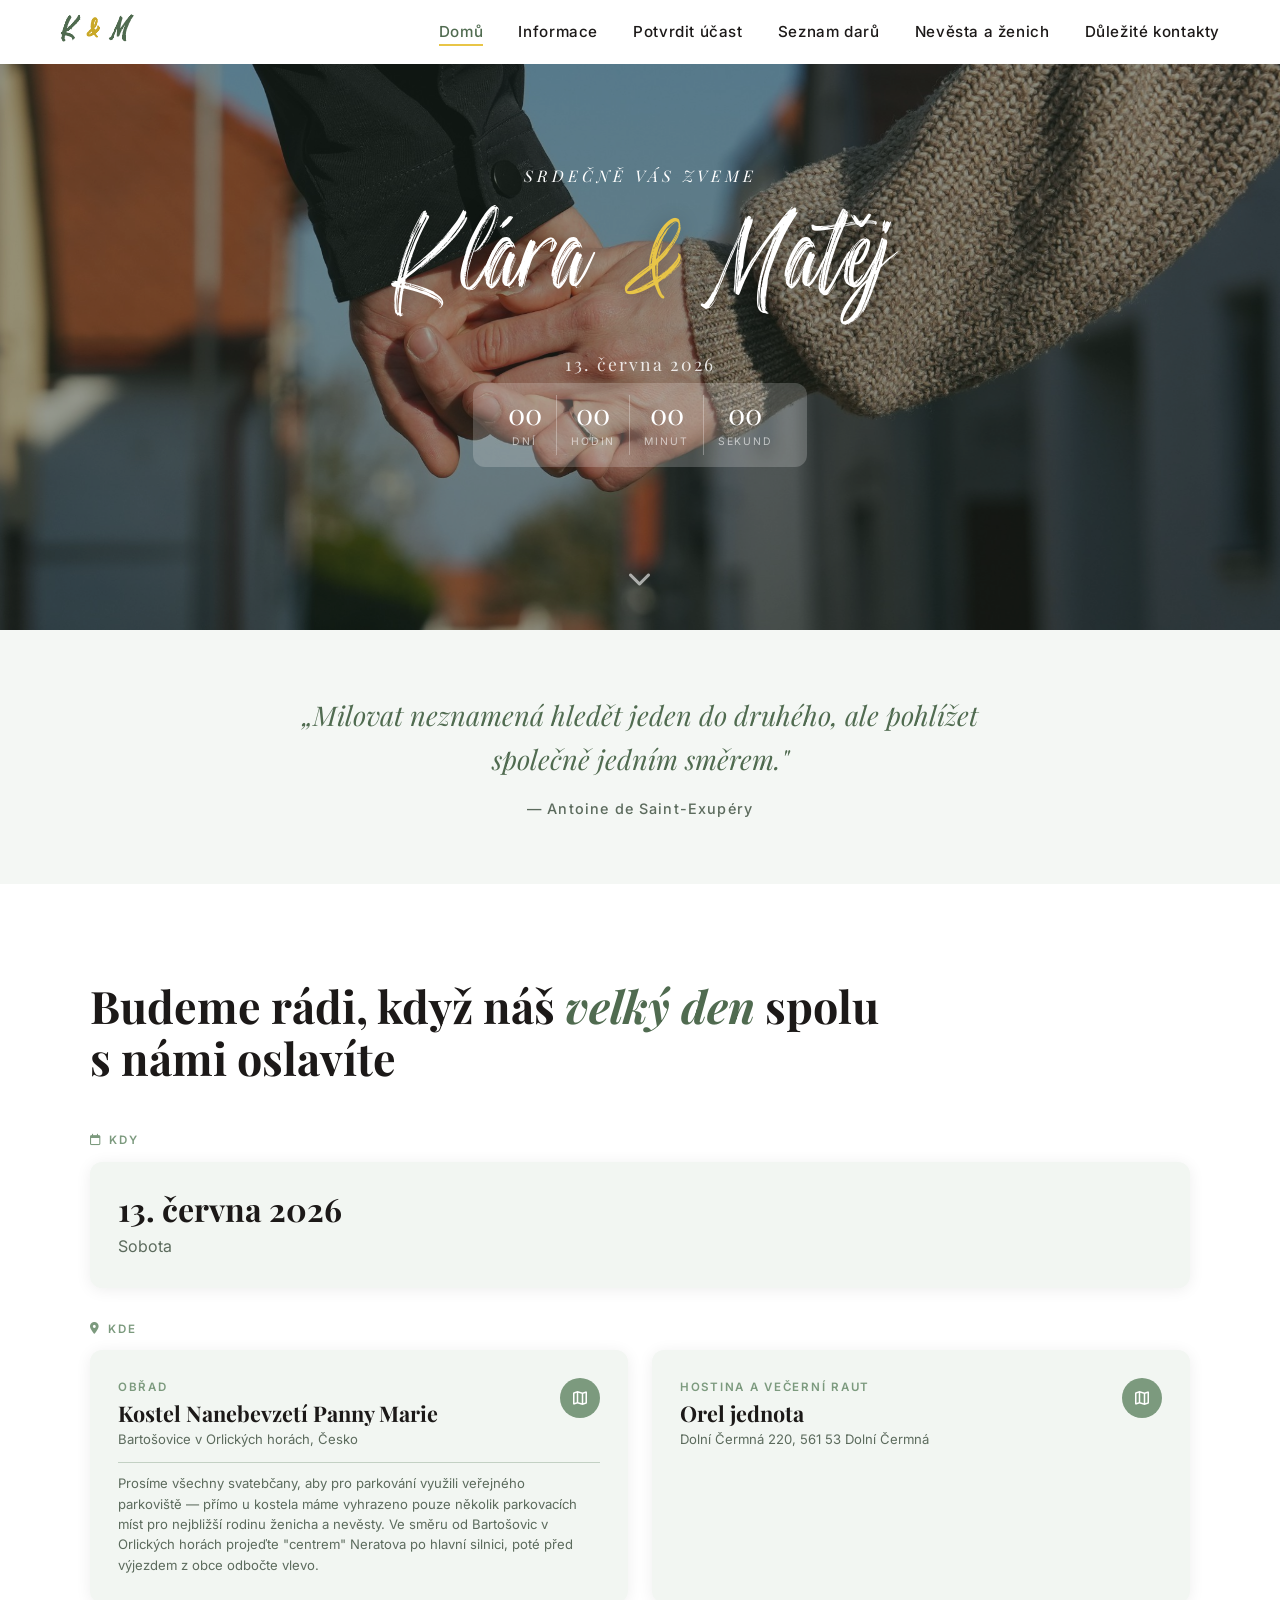
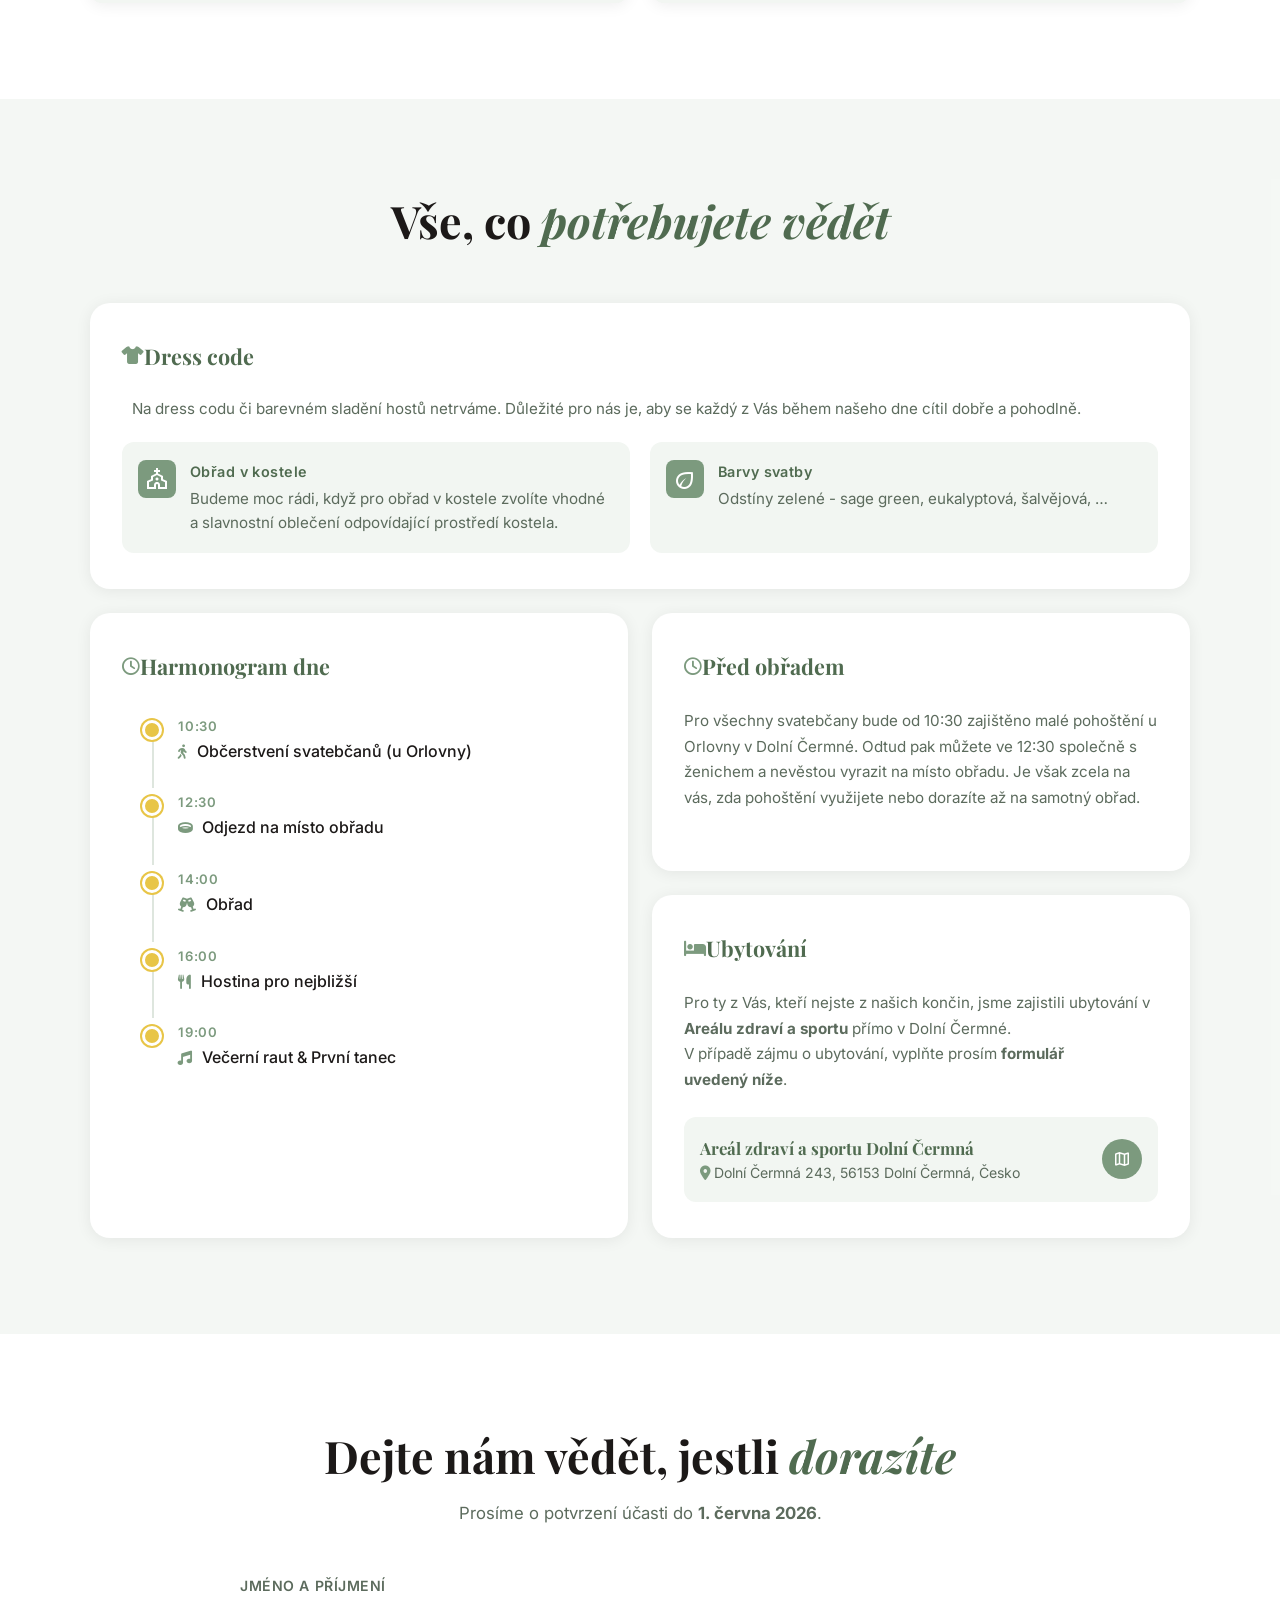
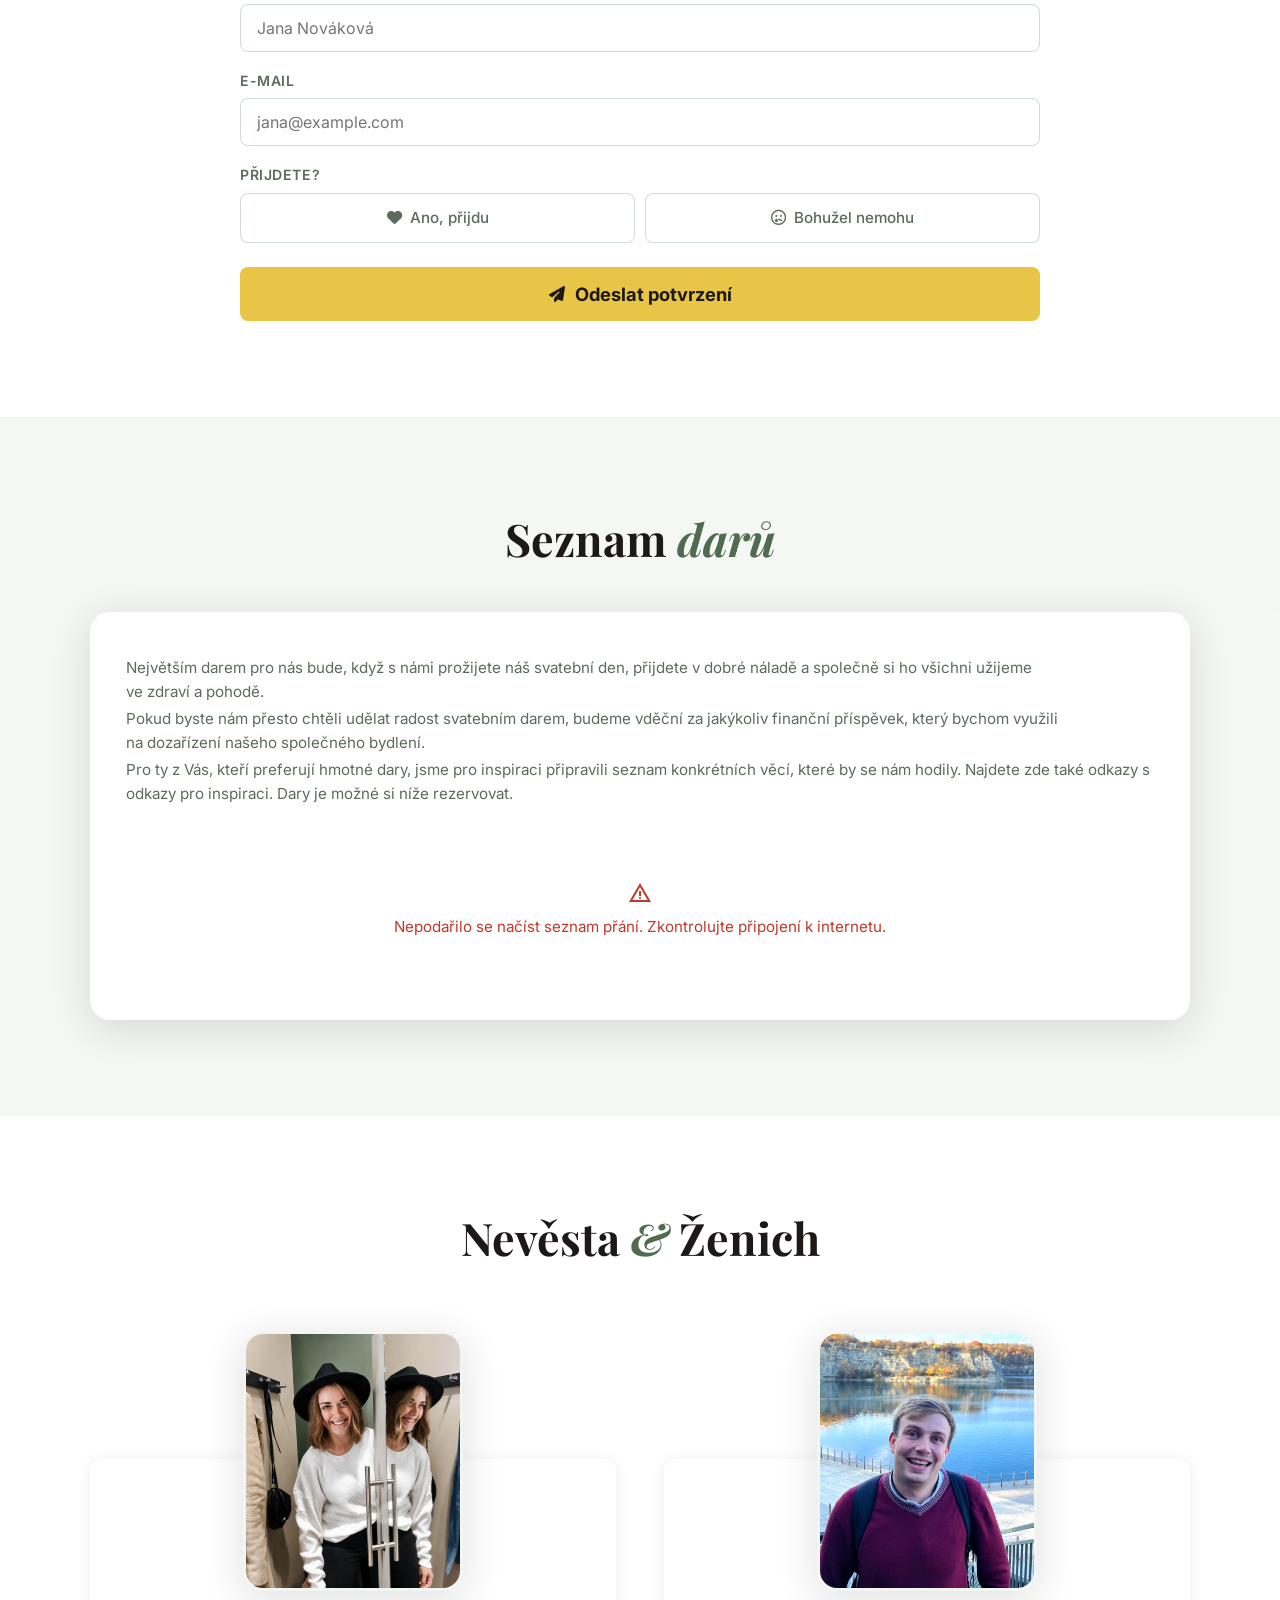
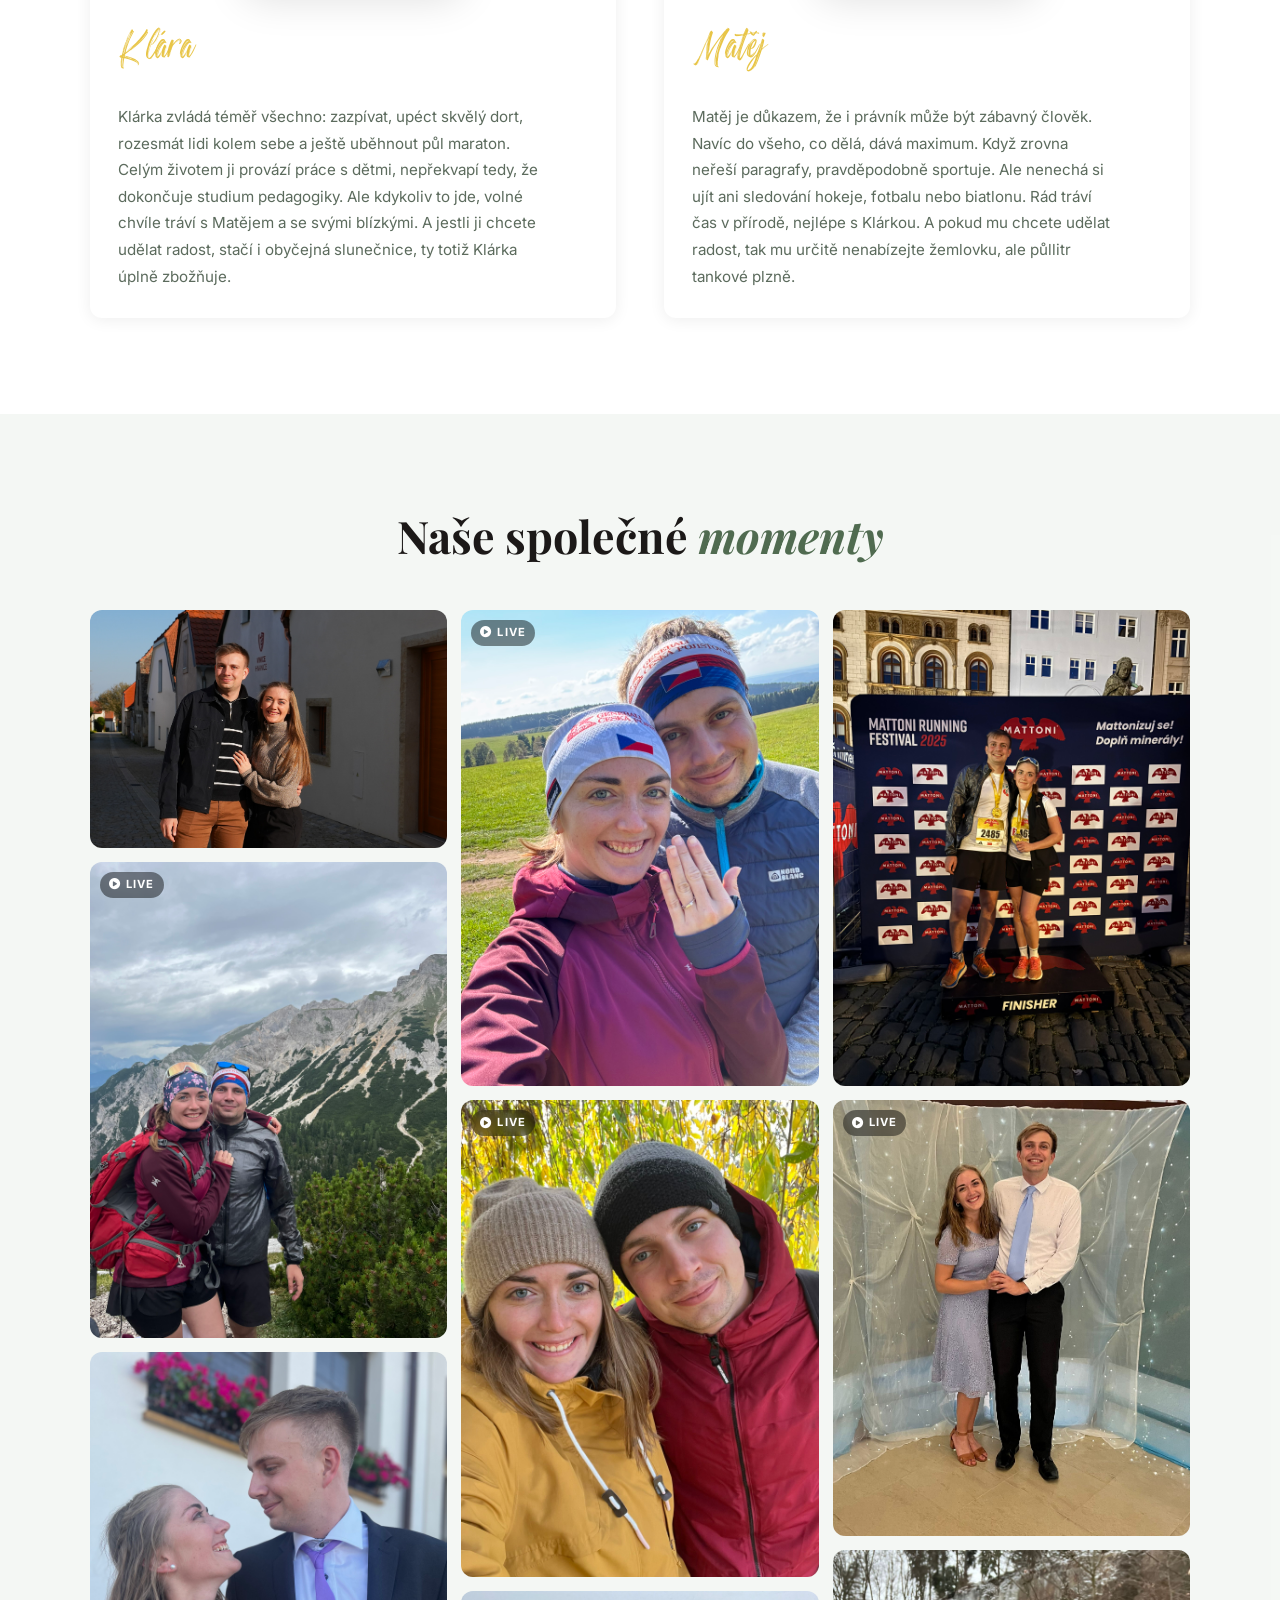
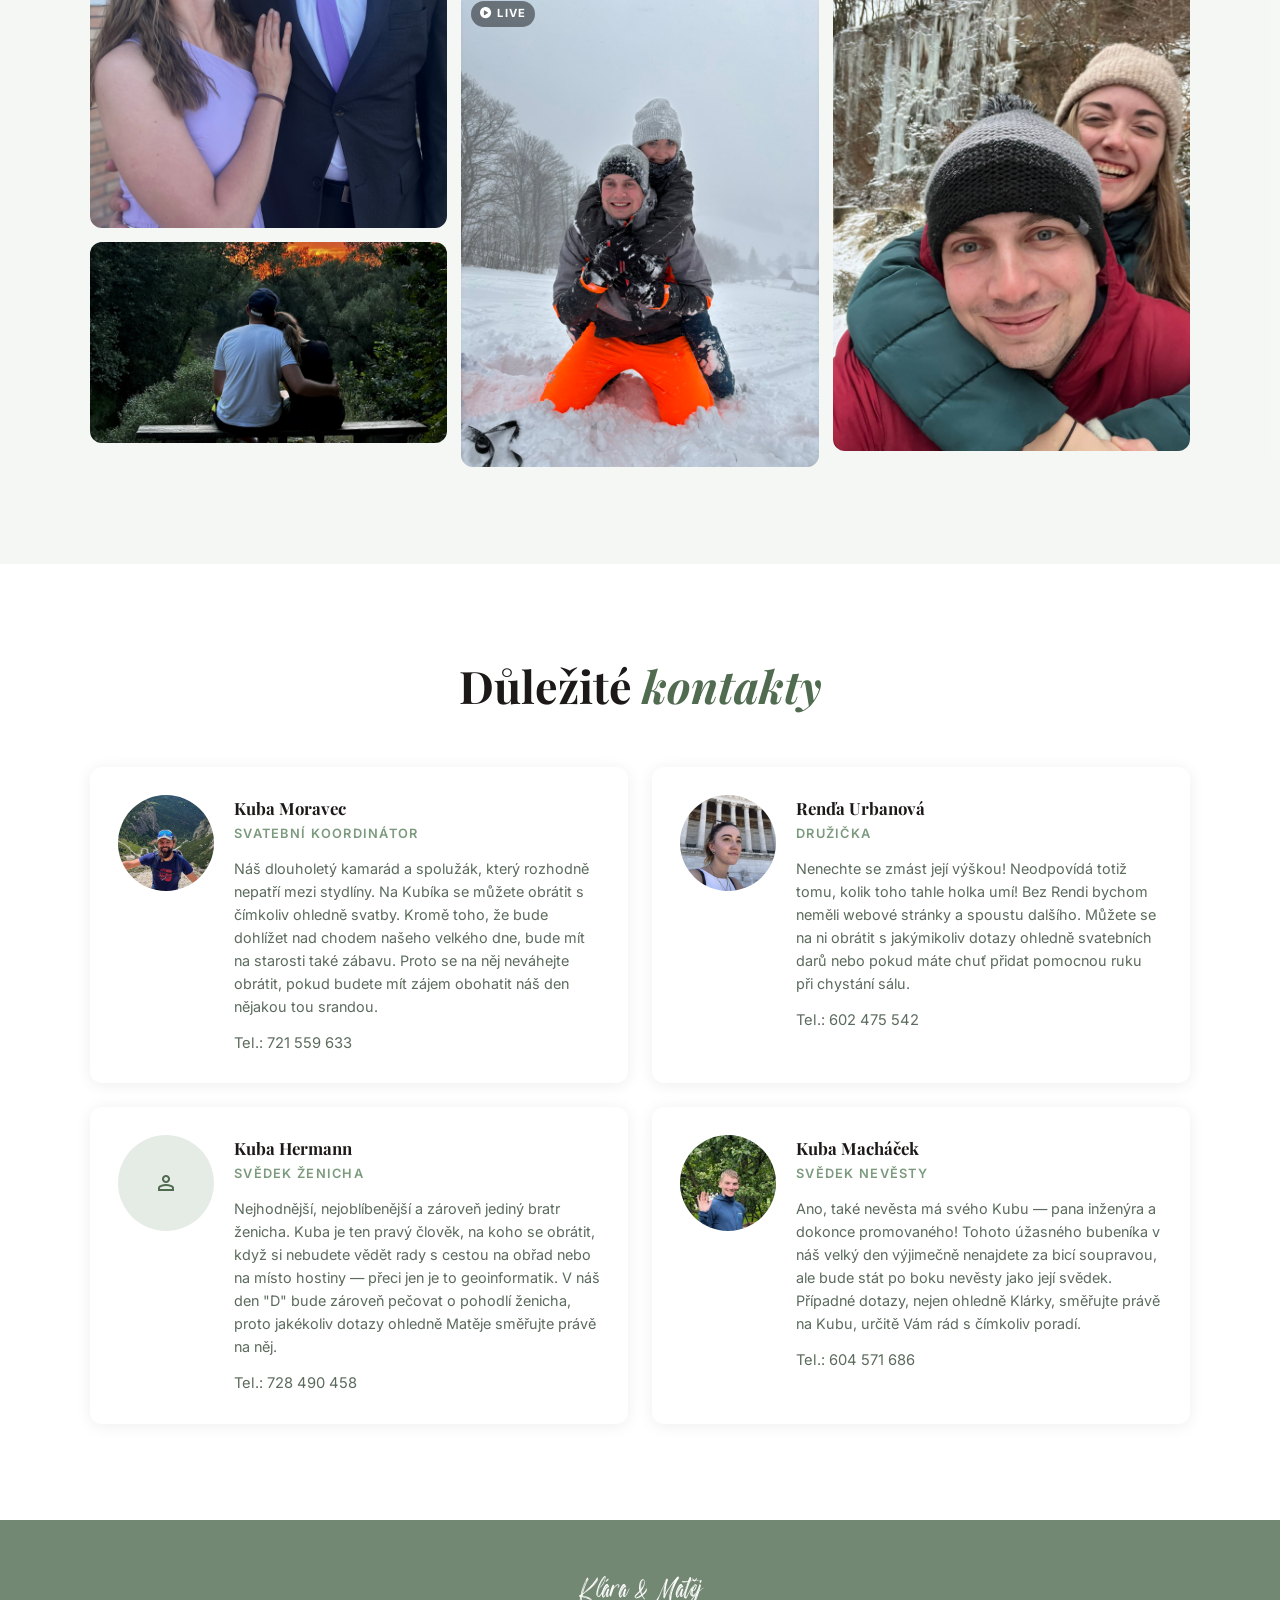
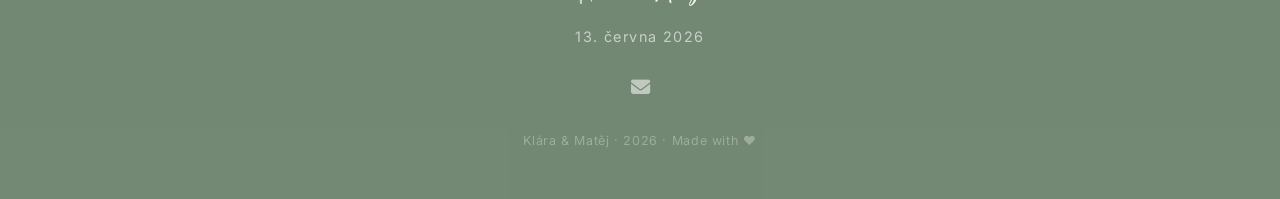
==== commit 60ea0532: "resize images" ====
--- a/index.html
+++ b/index.html
@@ -17,7 +17,7 @@
   <!-- Font Awesome 6 Free -->
   <link rel="stylesheet" href="https://cdnjs.cloudflare.com/ajax/libs/font-awesome/6.5.0/css/all.min.css" integrity="sha512-Avb2QiuDEEvB4bZJYdft2mNjVShBftLdPG8FJ0V7irTLQ8Uo0qcPxh4Plh7eqjKlal8RVqyvYHdCDp9Z9eeg==" crossorigin="anonymous" referrerpolicy="no-referrer">
 
-  <link rel="stylesheet" href="style.css?v=2">
+  <link rel="stylesheet" href="style.css?v=3">
 </head>
 <body>
 
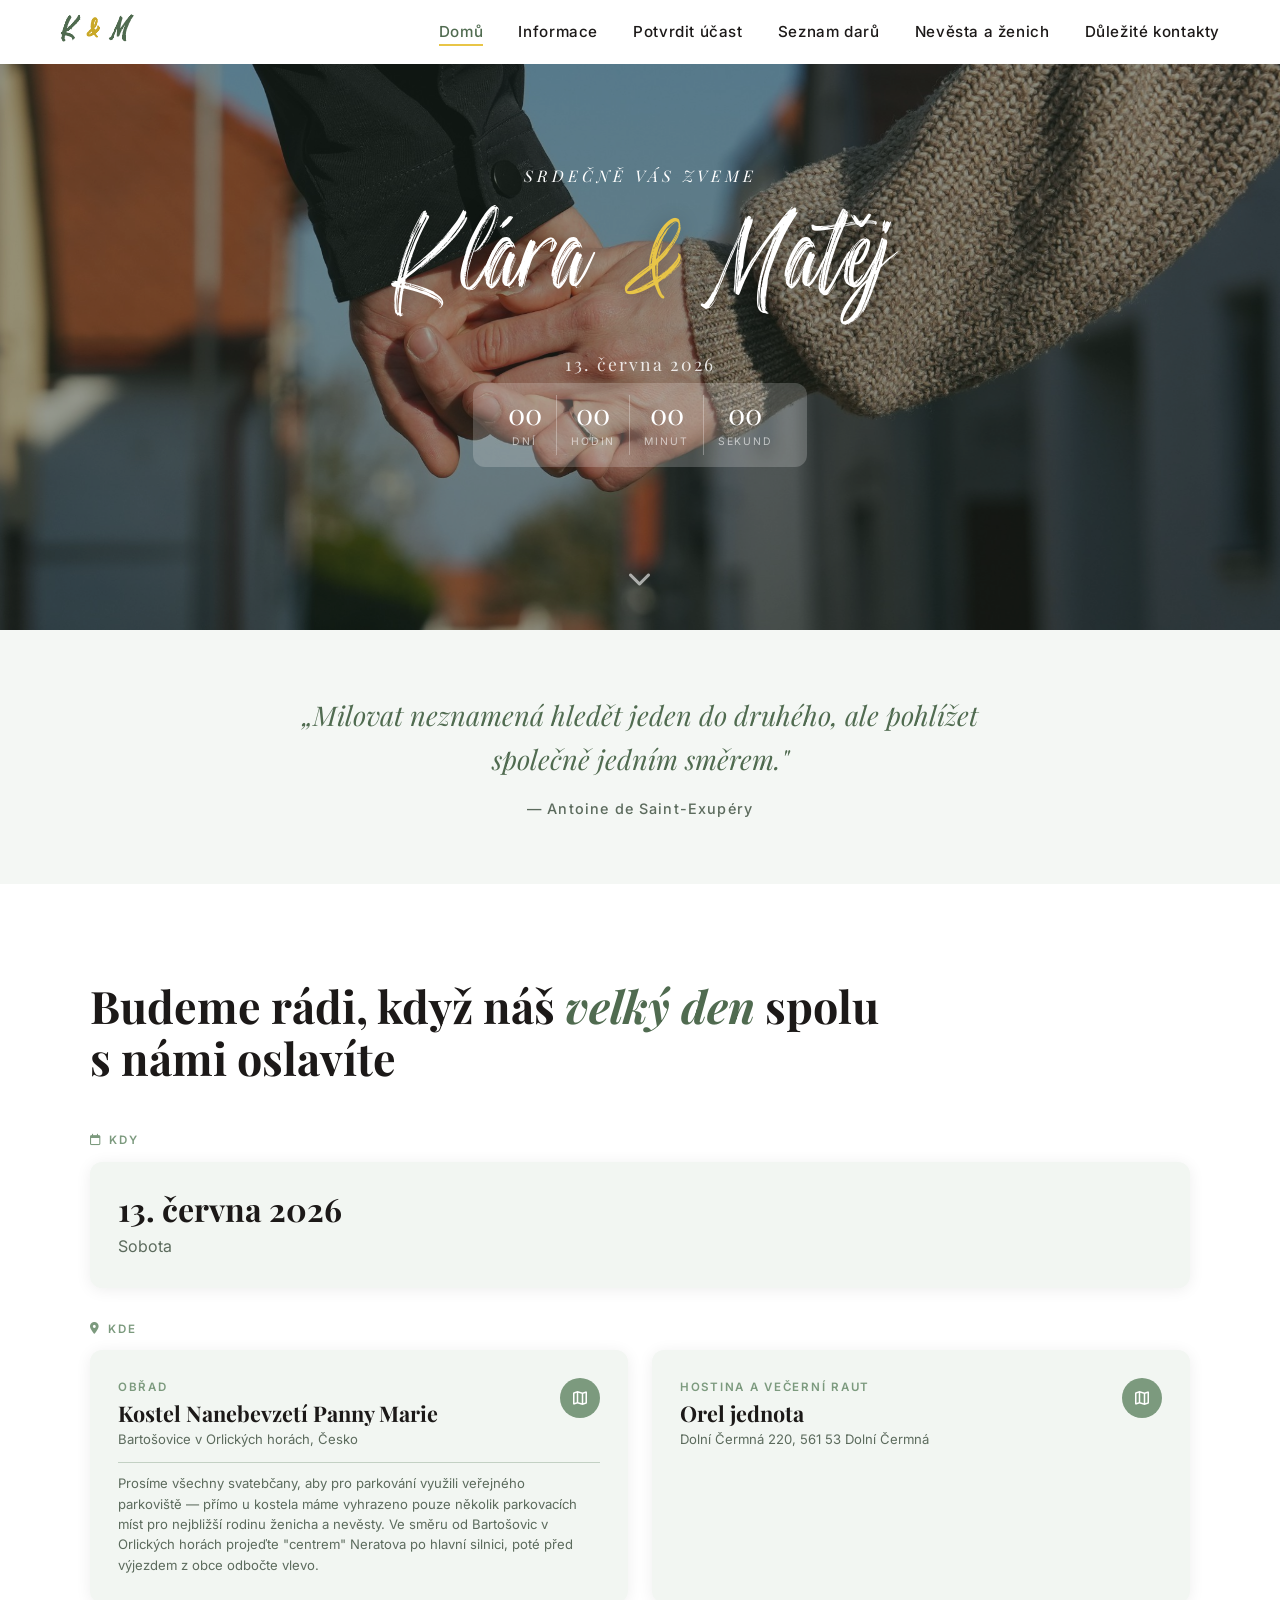
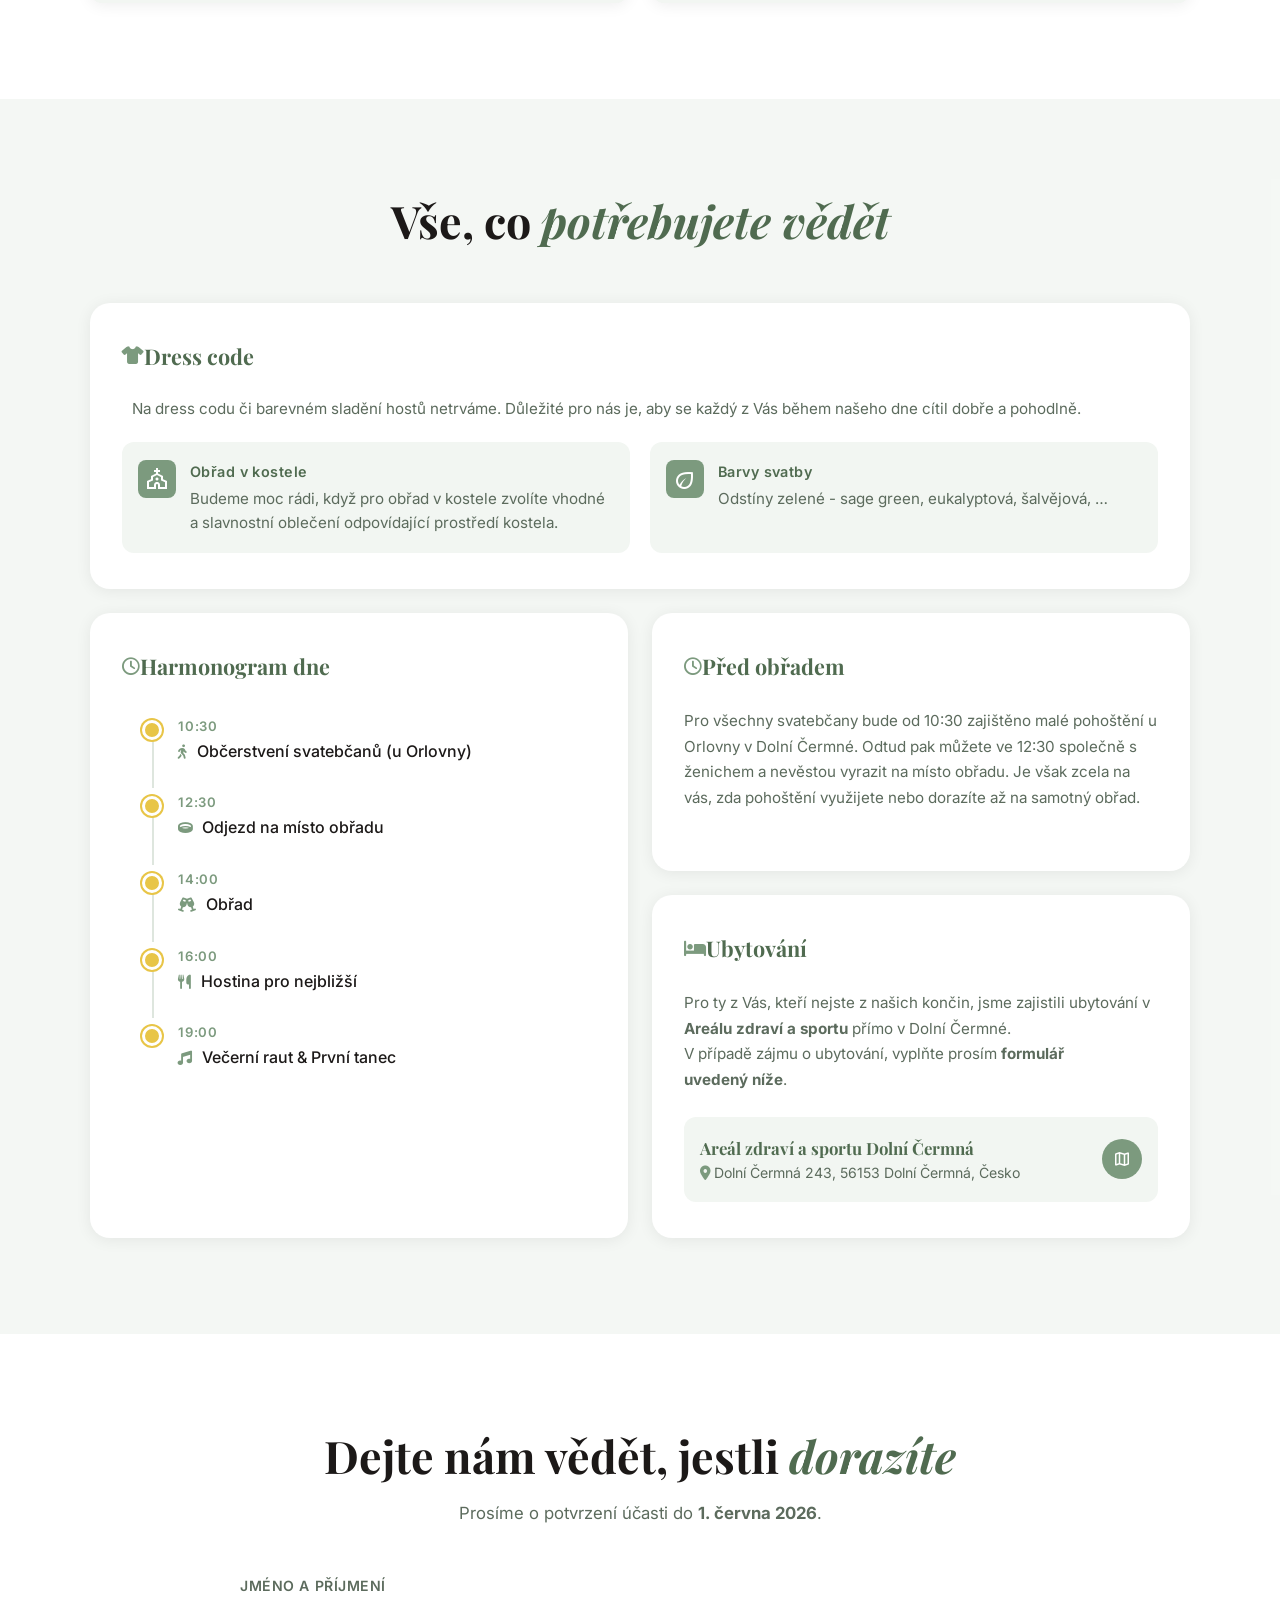
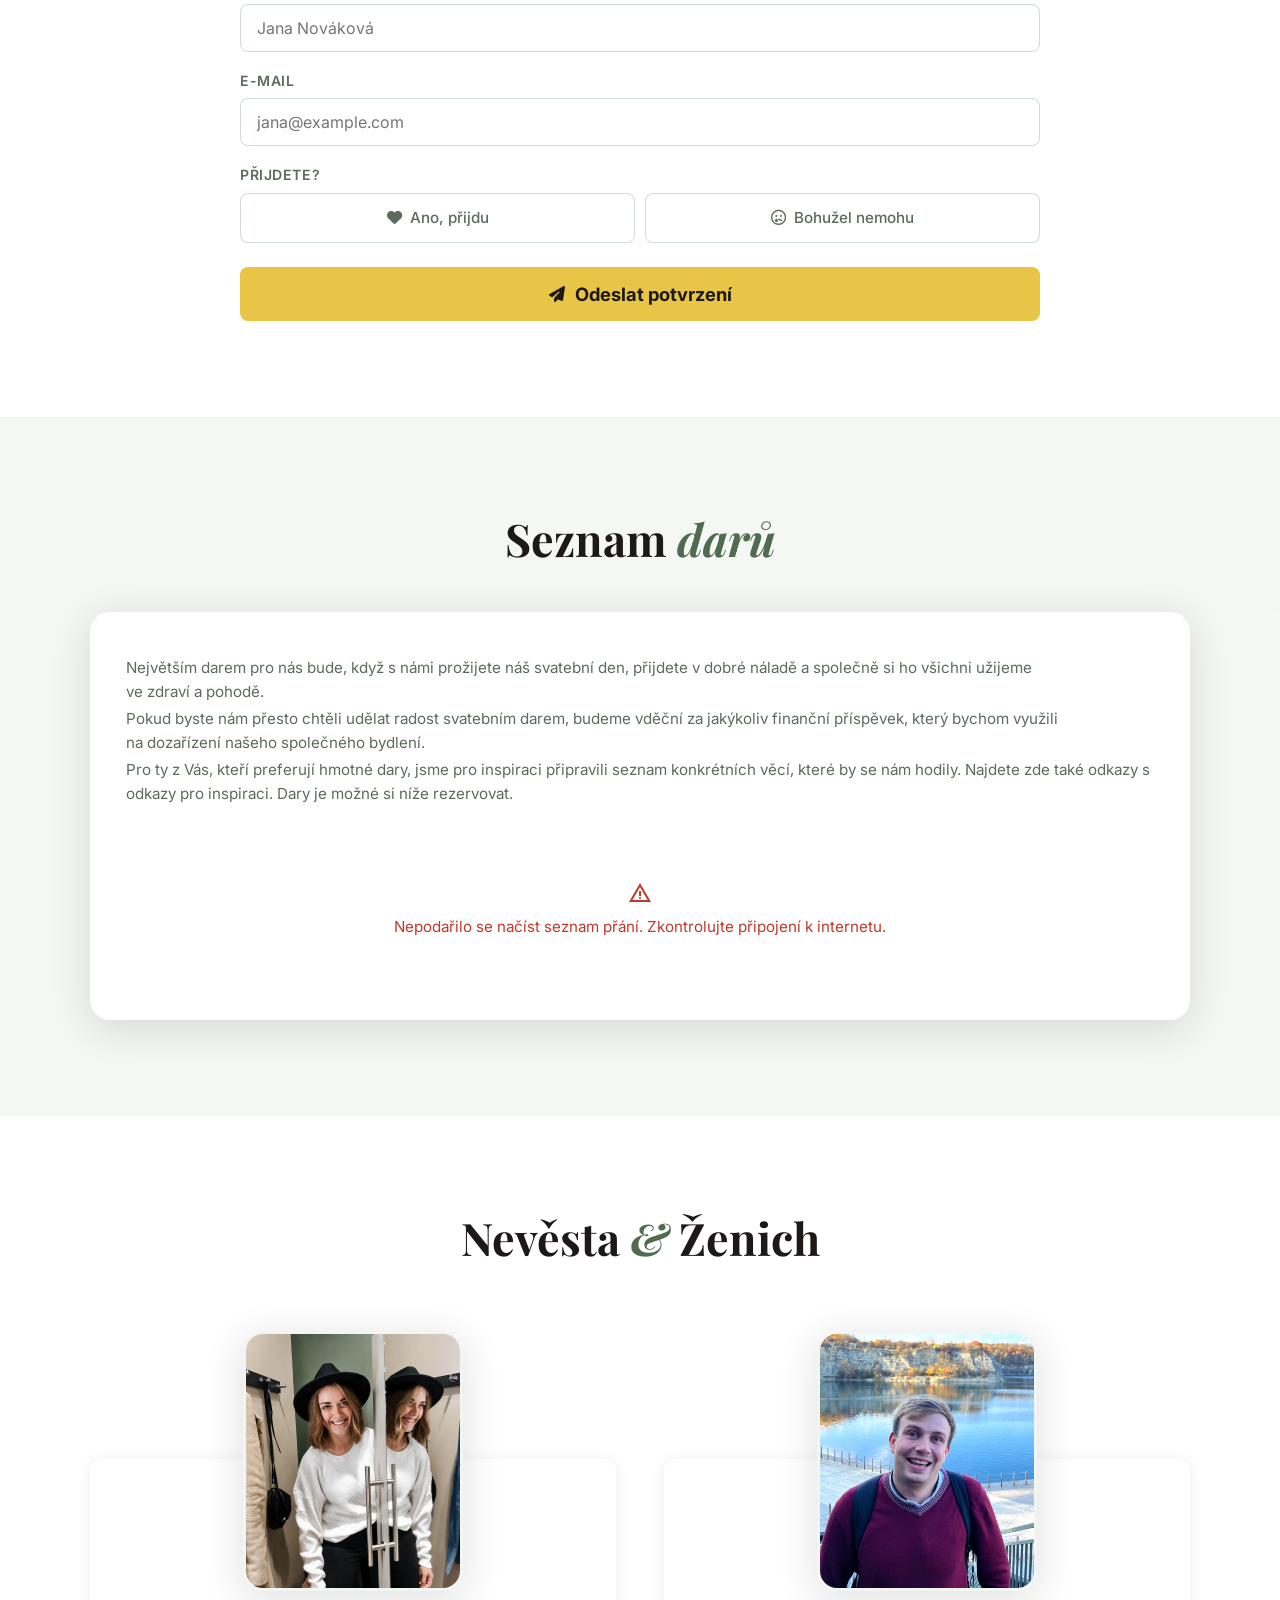
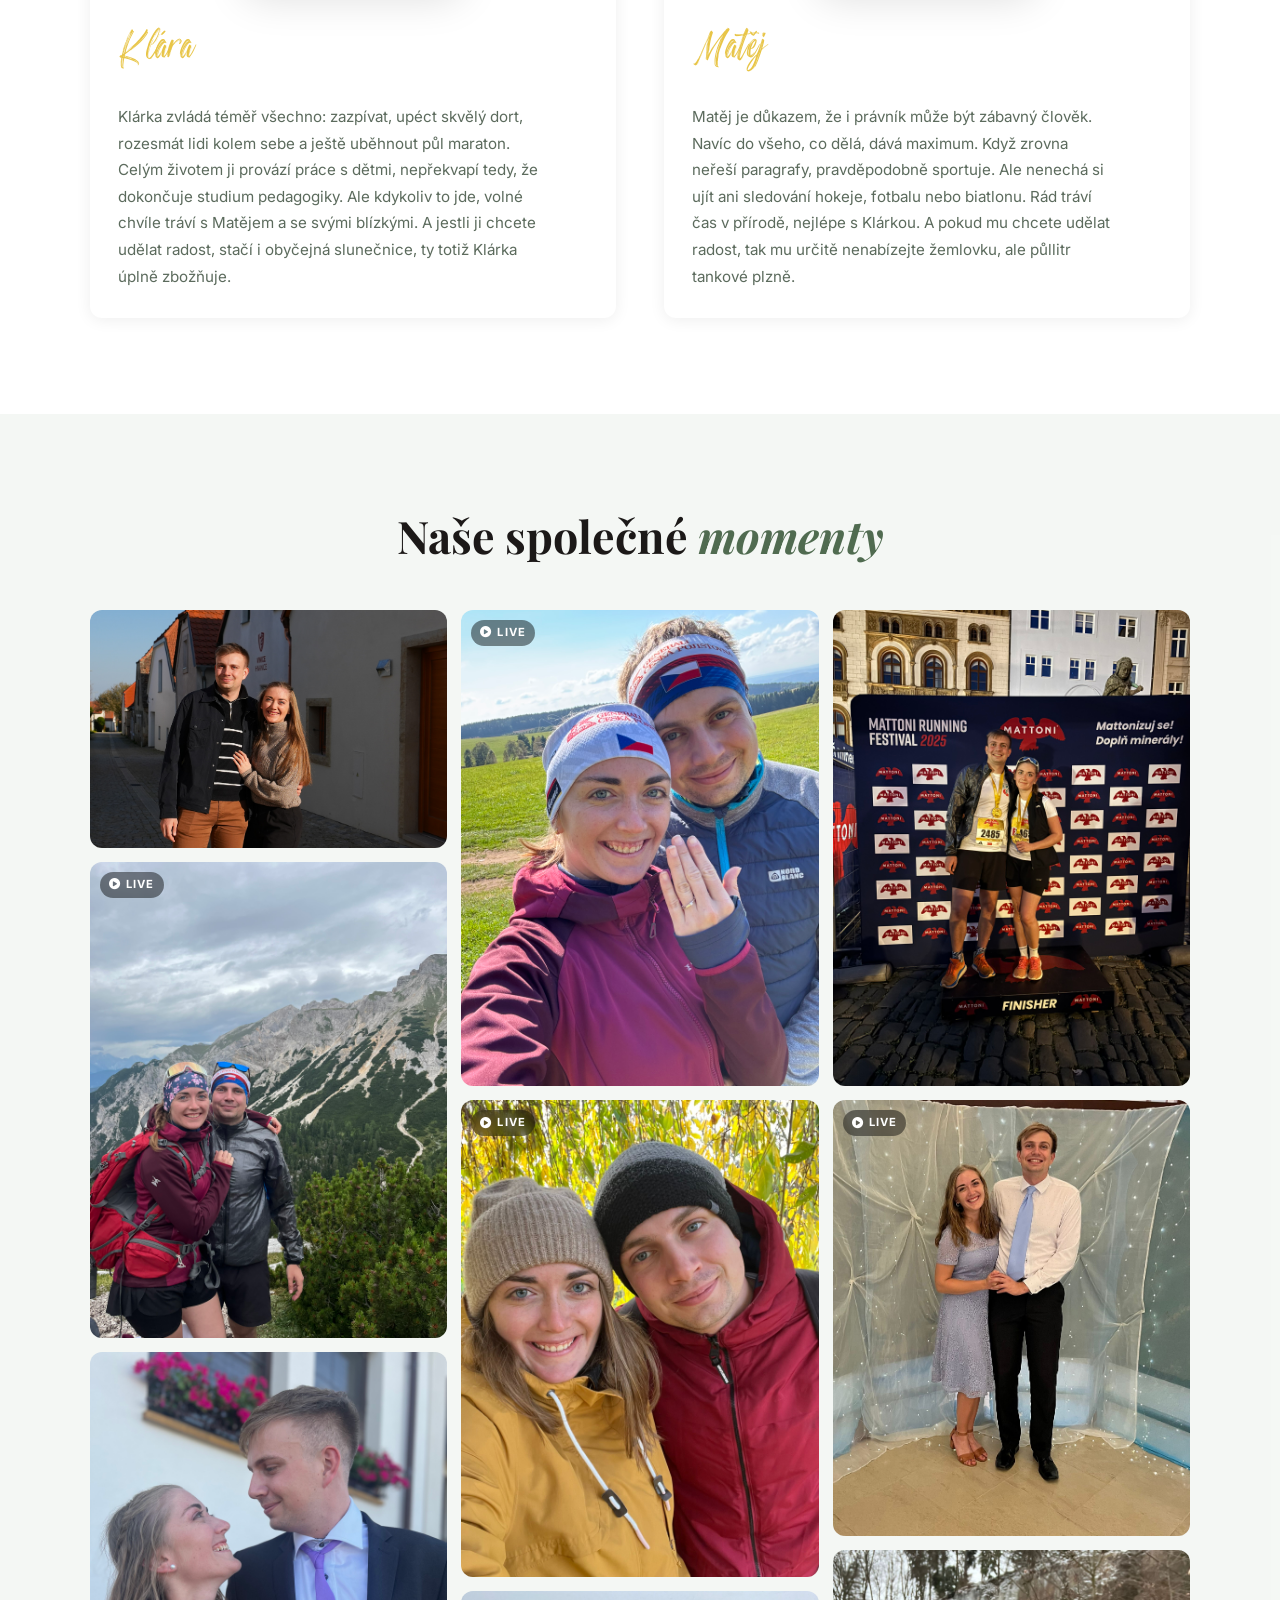
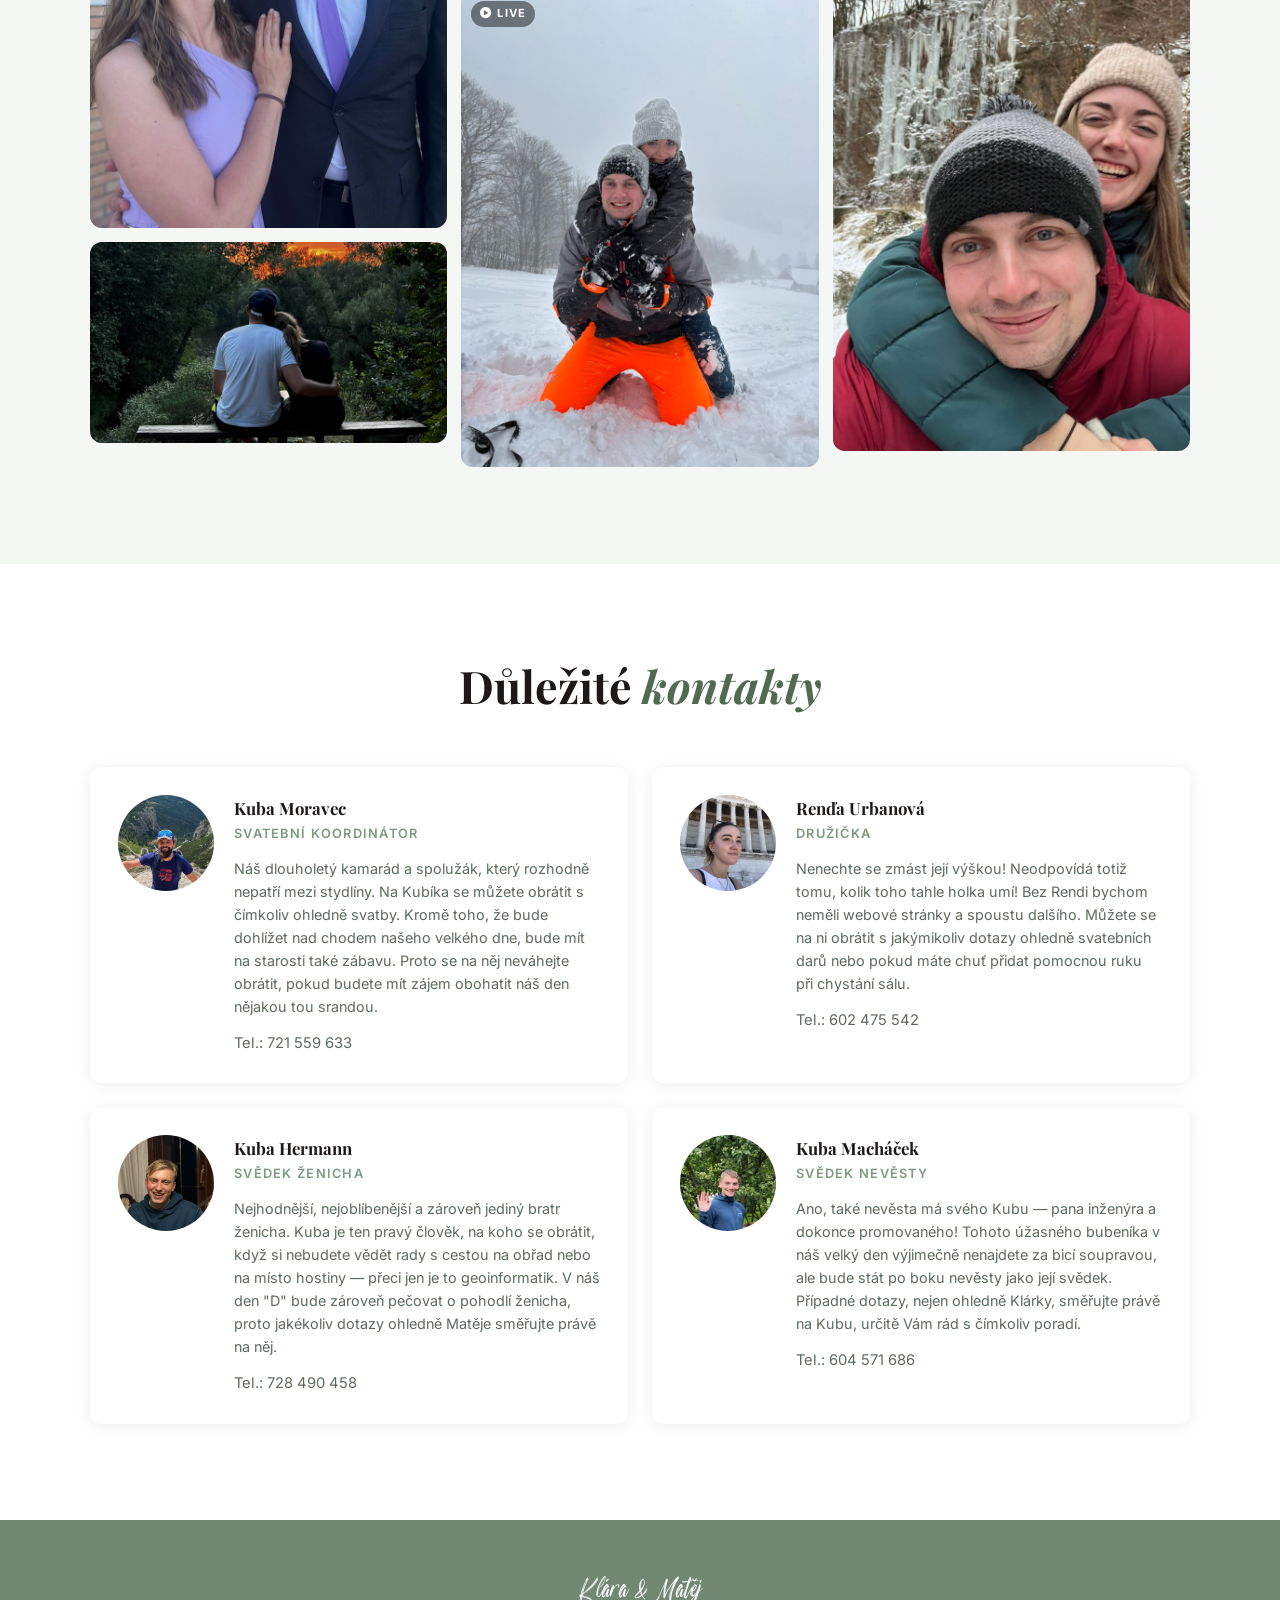
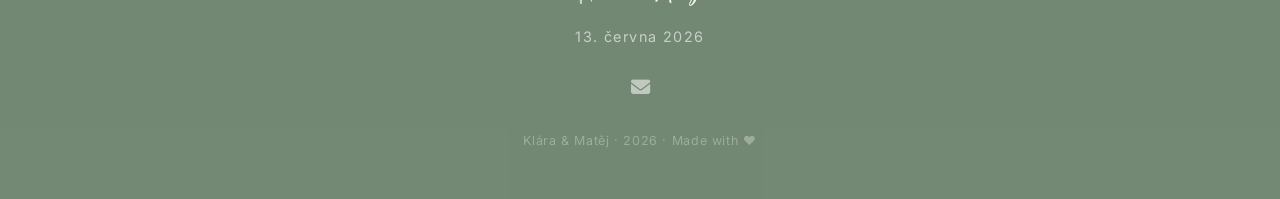
==== commit 3dee2535: "new photo" ====
--- a/index.html
+++ b/index.html
@@ -17,7 +17,7 @@
   <!-- Font Awesome 6 Free -->
   <link rel="stylesheet" href="https://cdnjs.cloudflare.com/ajax/libs/font-awesome/6.5.0/css/all.min.css" integrity="sha512-Avb2QiuDEEvB4bZJYdft2mNjVShBftLdPG8FJ0V7irTLQ8Uo0qcPxh4Plh7eqjKlal8RVqyvYHdCDp9Z9eeg==" crossorigin="anonymous" referrerpolicy="no-referrer">
 
-  <link rel="stylesheet" href="style.css?v=3">
+  <link rel="stylesheet" href="style.css?v=4">
 </head>
 <body>
 
@@ -668,7 +668,7 @@
 
       <div class="contact-card">
         <div class="contact-avatar">
-          <img src="assets/contacts/kuba-hermann.jpg" alt="Kuba Hermann" onerror="this.style.display='none'">
+          <img src="assets/contacts/kuba-hermann.png" alt="Kuba Hermann" onerror="this.style.display='none'">
           <span class="material-symbols-outlined" aria-hidden="true">person</span>
         </div>
         <div class="contact-info">
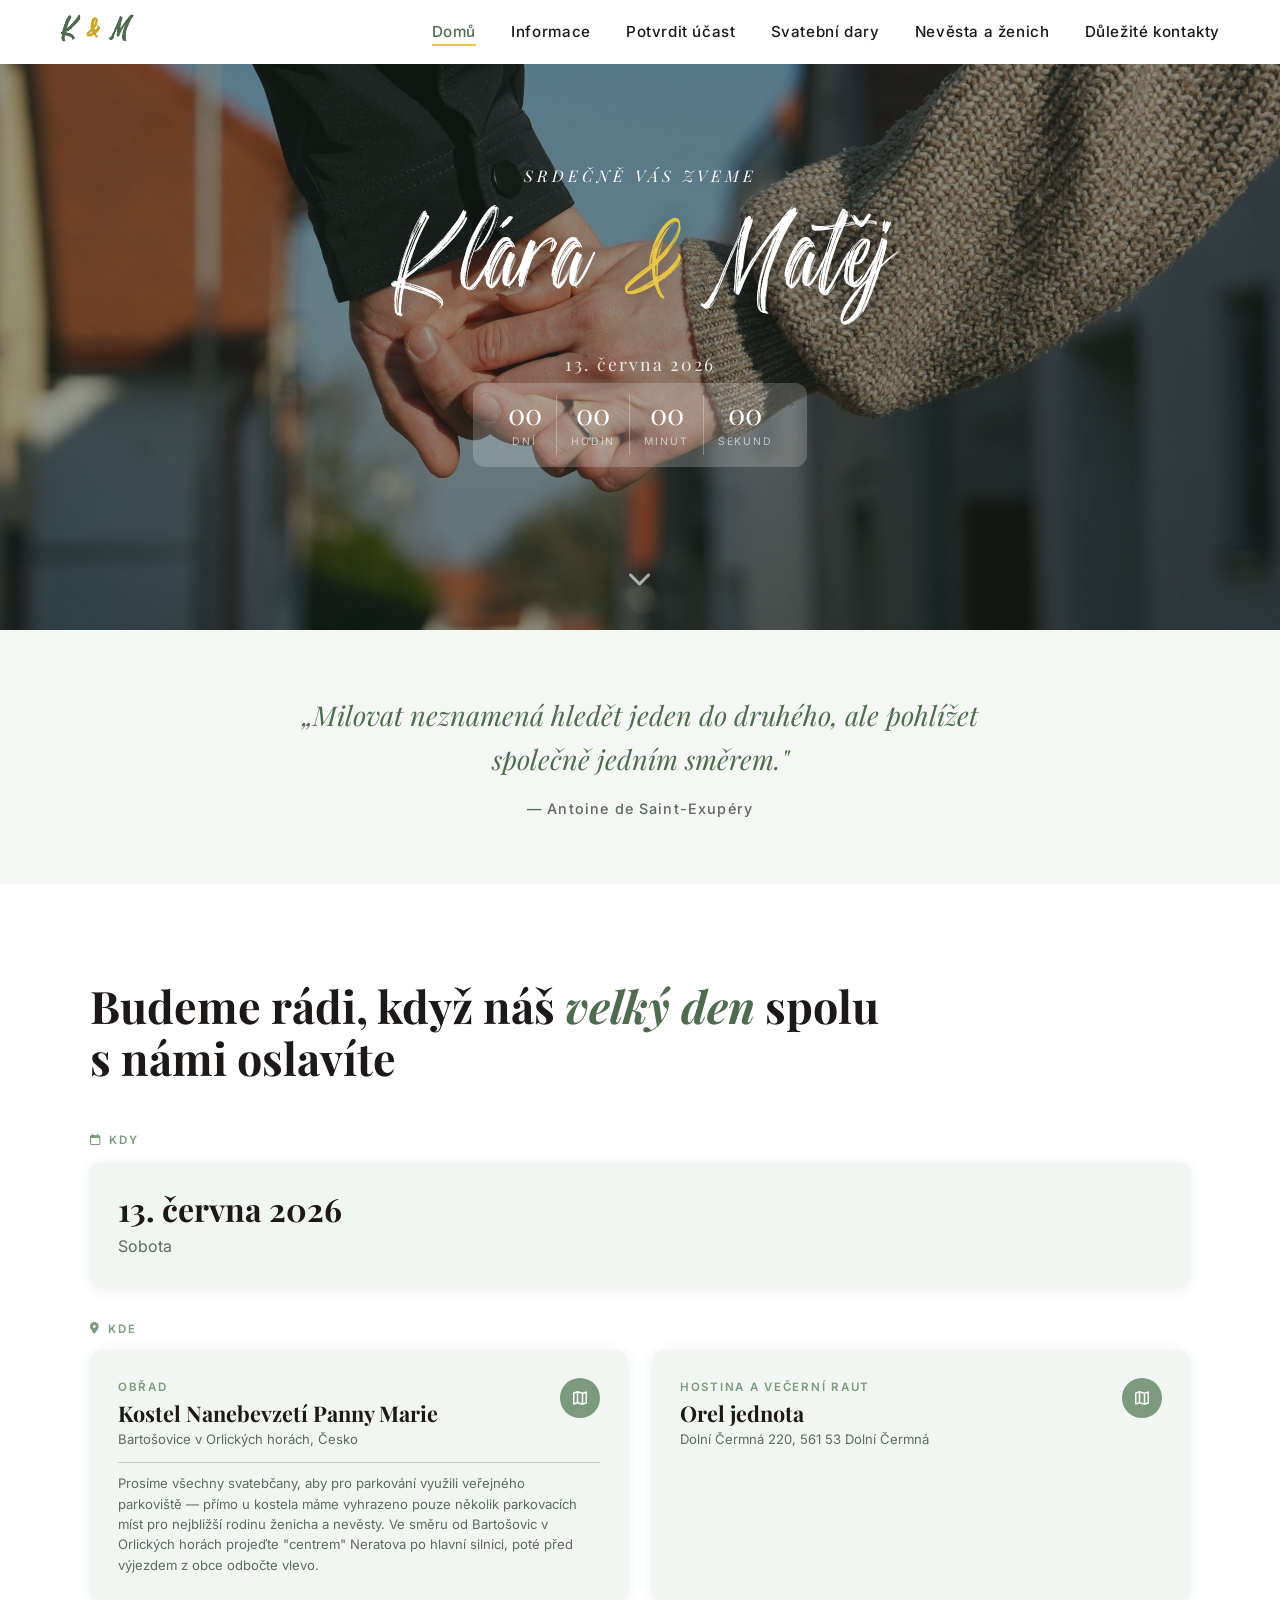
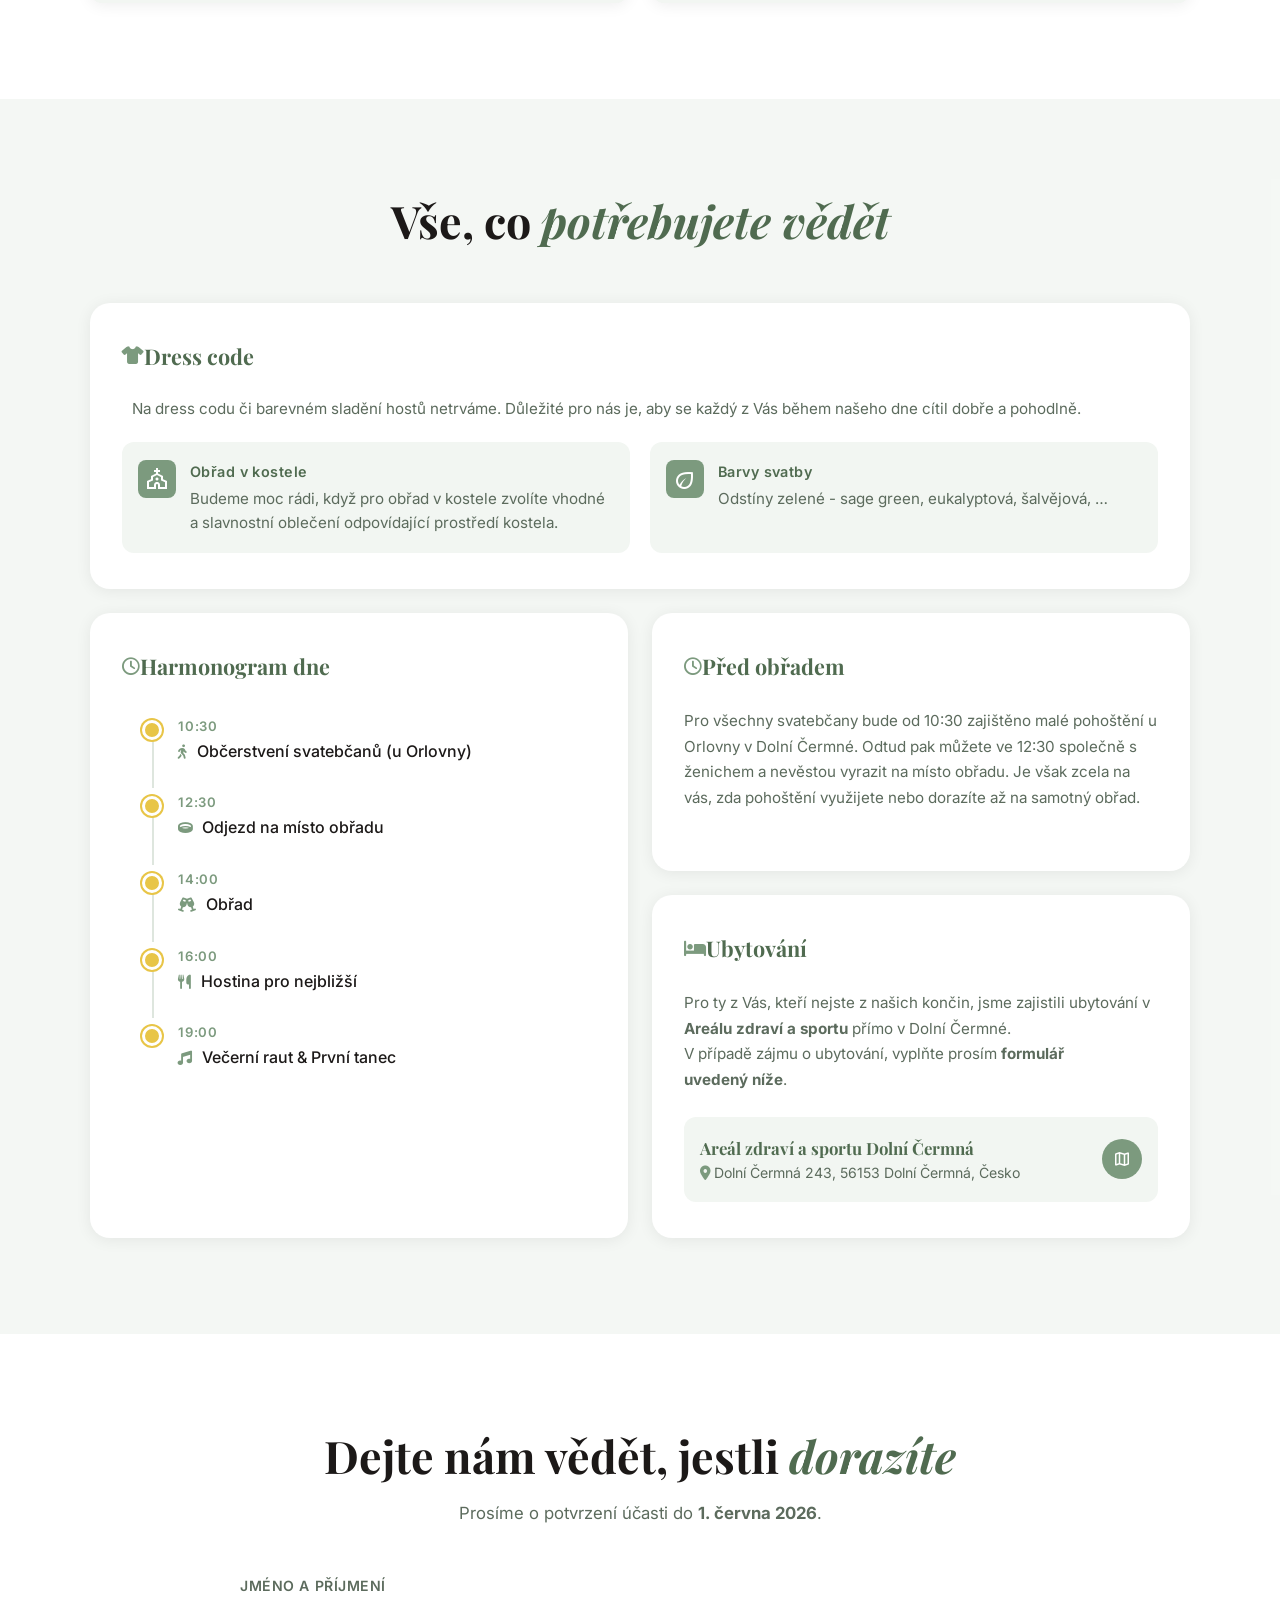
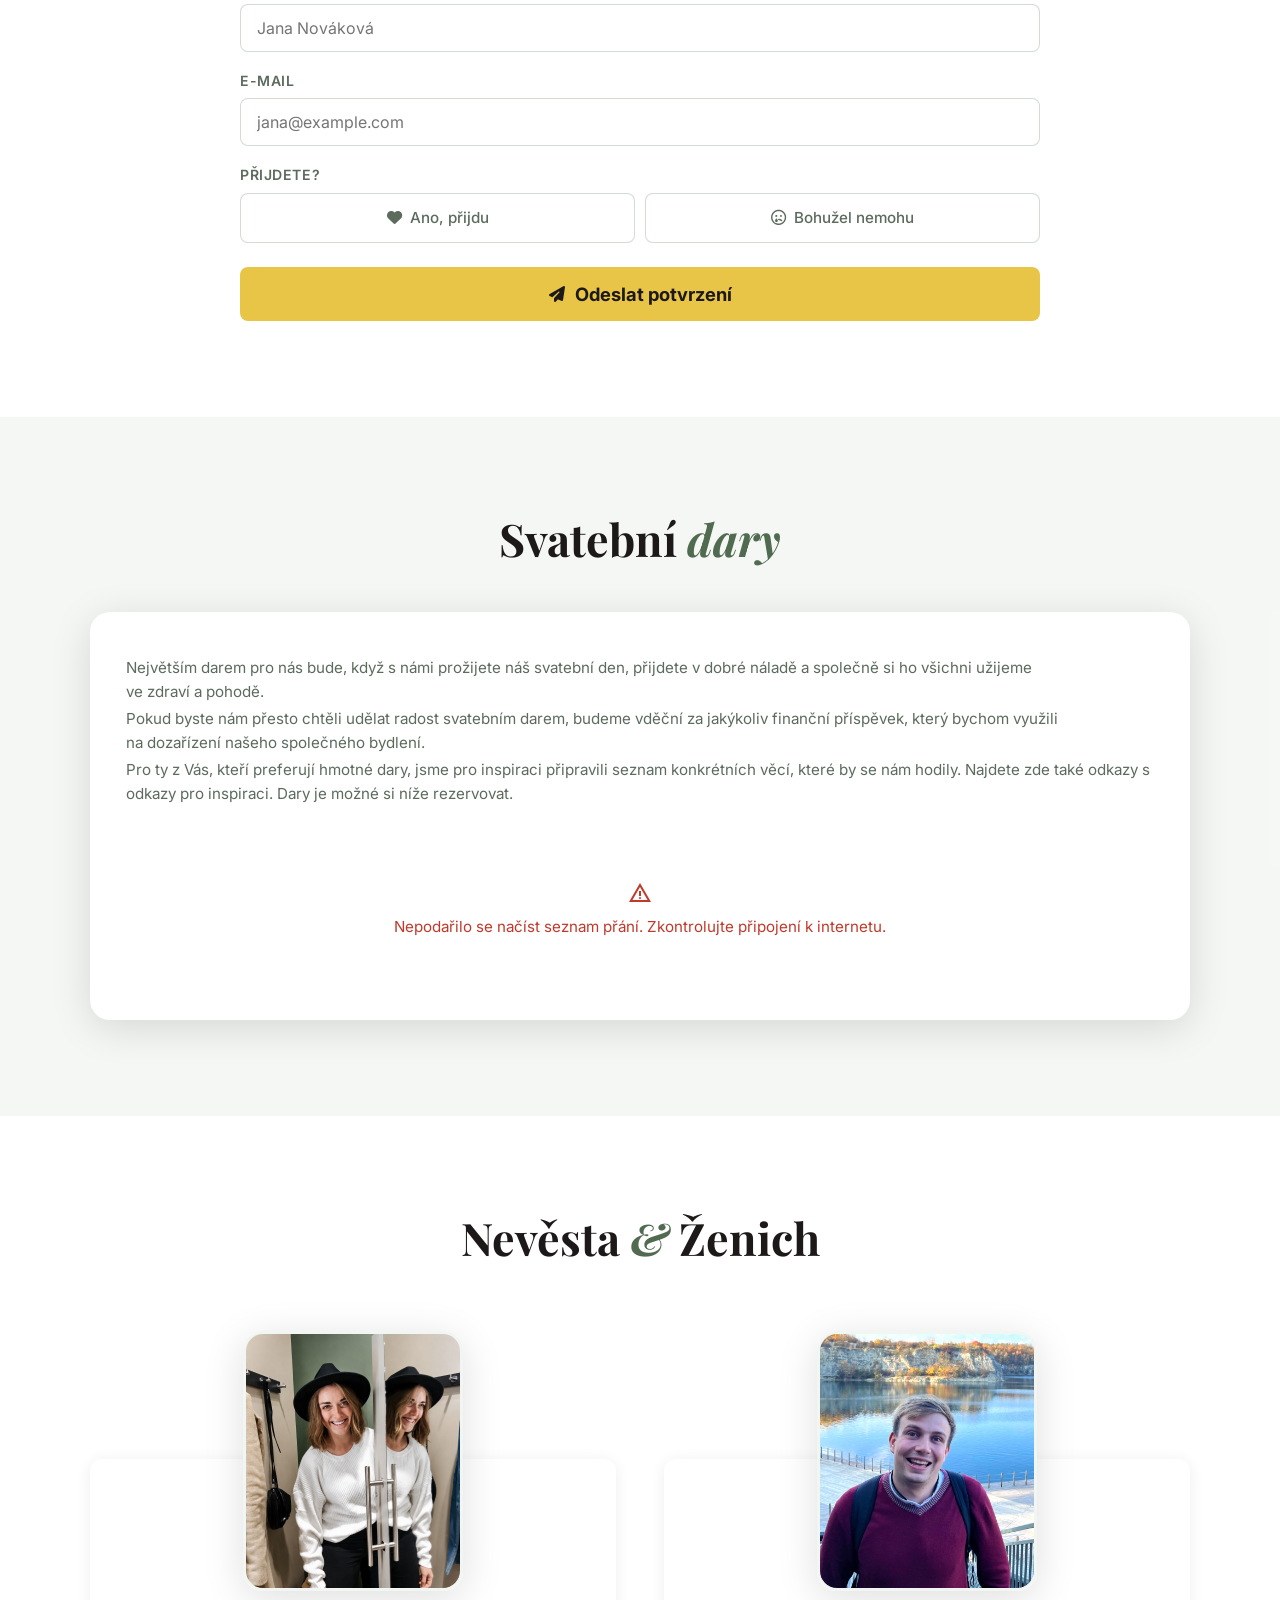
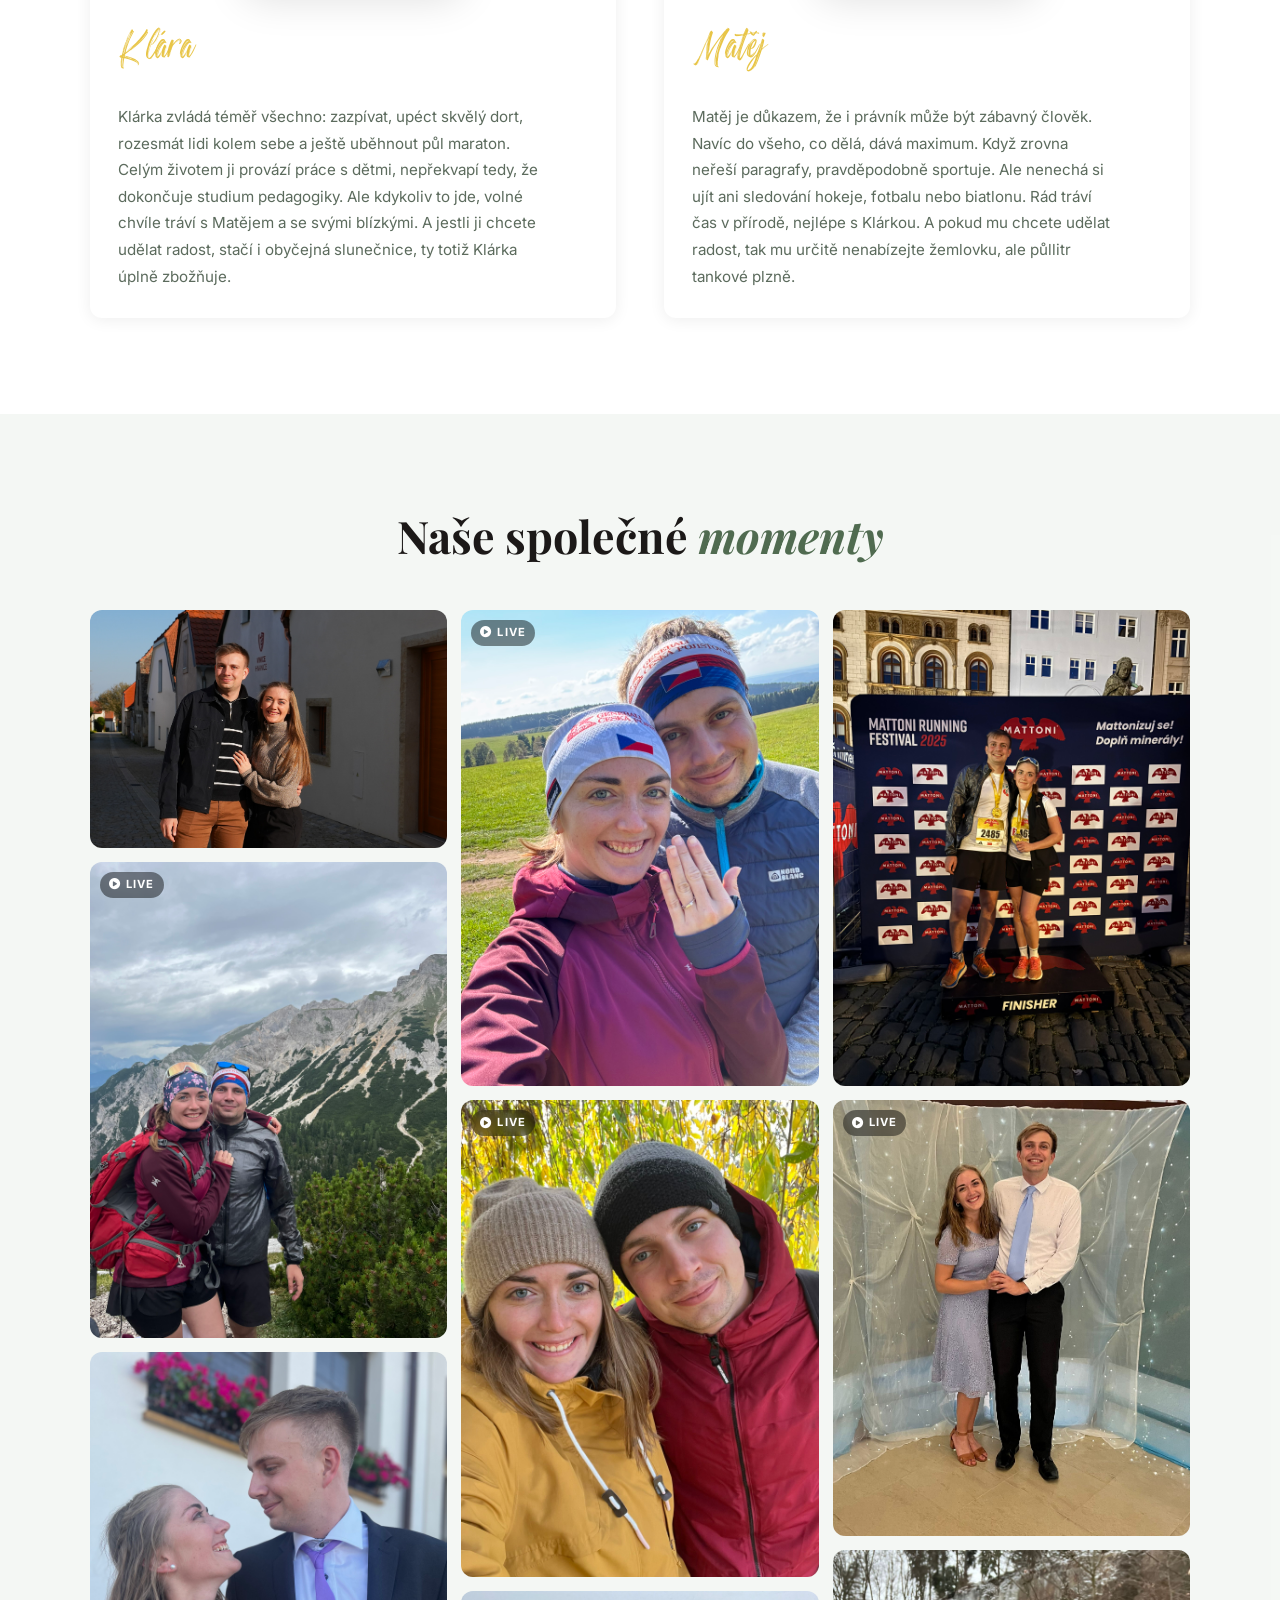
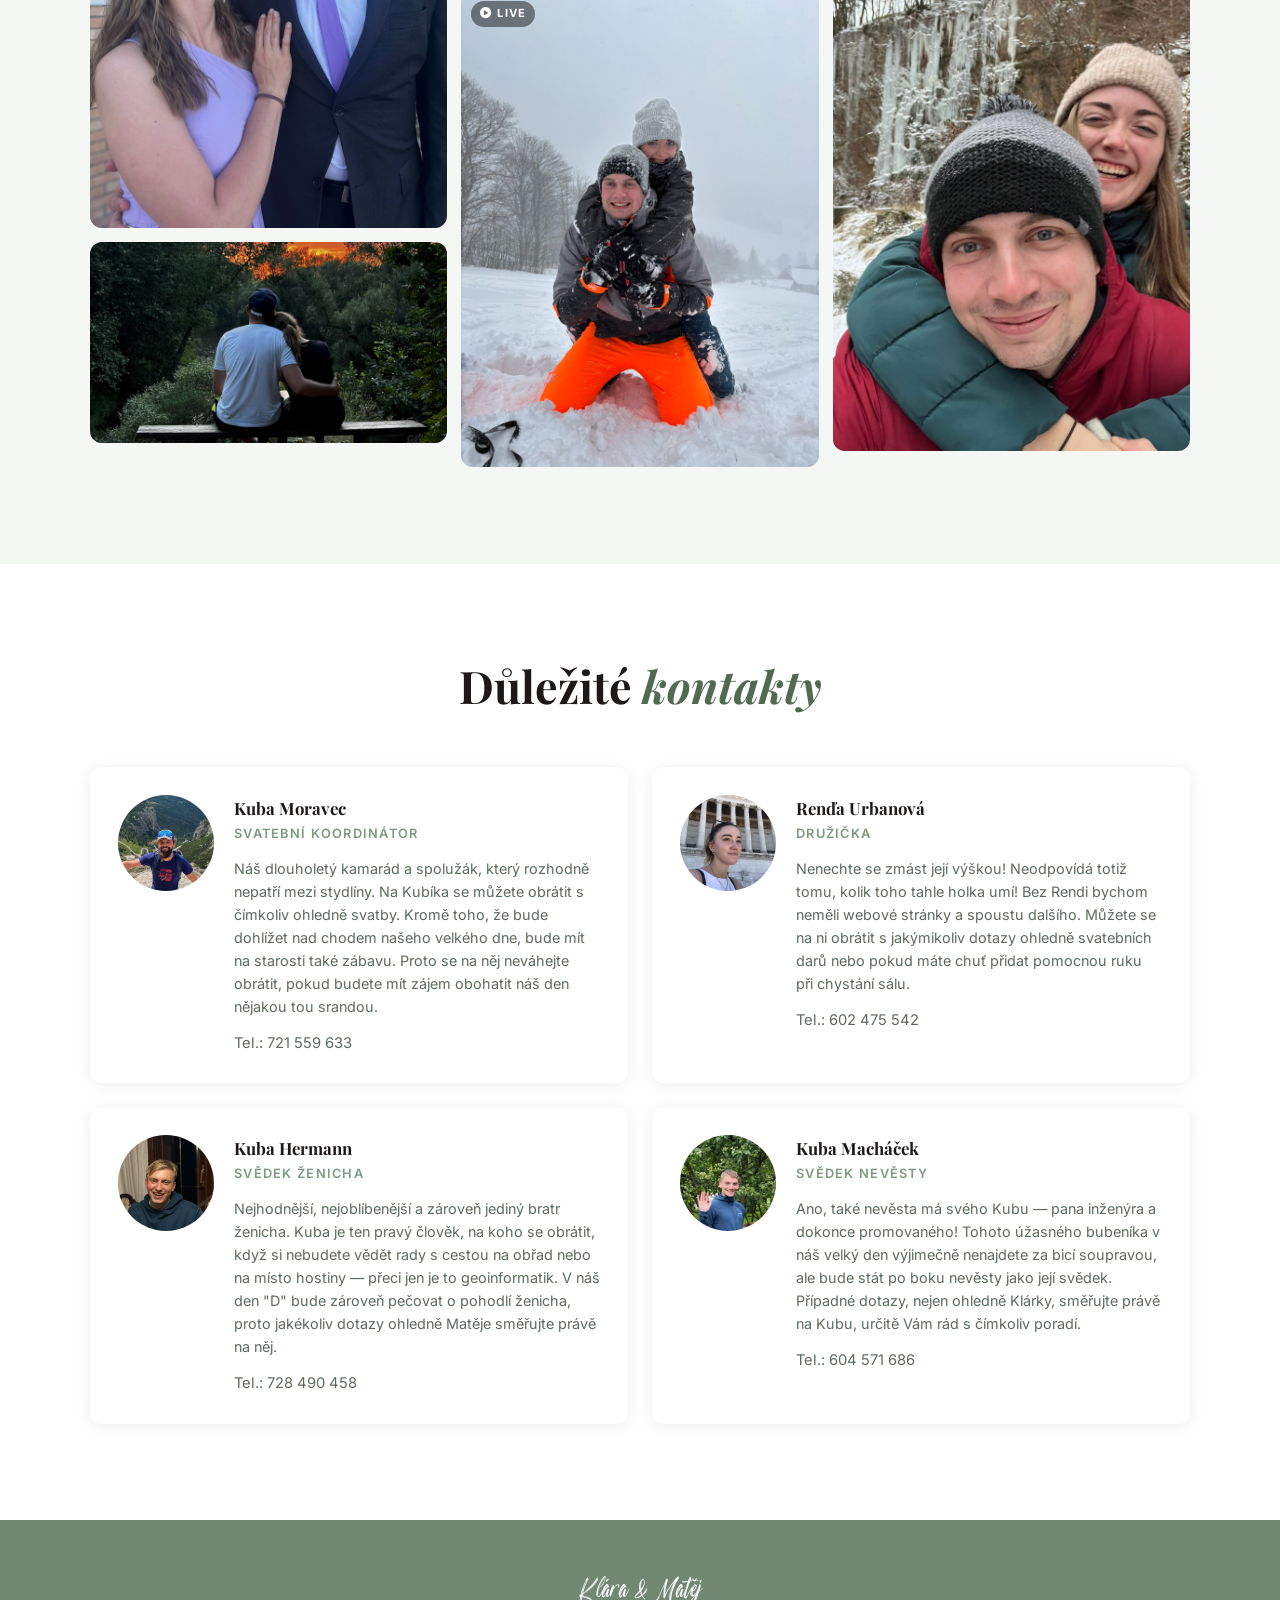
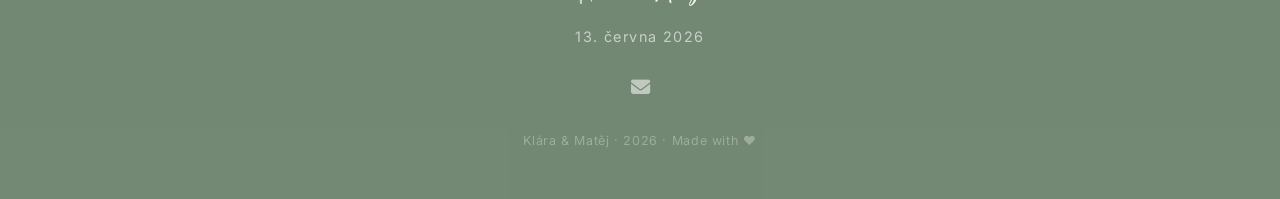
==== commit e480360d: "rename" ====
--- a/index.html
+++ b/index.html
@@ -31,7 +31,7 @@
       <li><a href="#home" class="active" aria-current="page">Domů</a></li>
       <li><a href="#details">Informace</a></li>
       <li><a href="#rsvp">Potvrdit účast</a></li>
-      <li><a href="#gifts">Seznam darů</a></li>
+      <li><a href="#gifts">Svatební dary</a></li>
       <li><a href="#couple">Nevěsta a ženich</a></li>
       <li><a href="#contacts">Důležité kontakty</a></li>
     </ul>
@@ -490,7 +490,7 @@
   ══════════════════════════════════════ -->
   <section id="gifts" aria-labelledby="gifts-title">
     <div class="section-header text-center">
-      <h2 class="section-title" id="gifts-title">Seznam <em>darů</em></h2>
+      <h2 class="section-title" id="gifts-title">Svatební <em>dary</em></h2>
     </div>
 
     <div class="gifts-container">
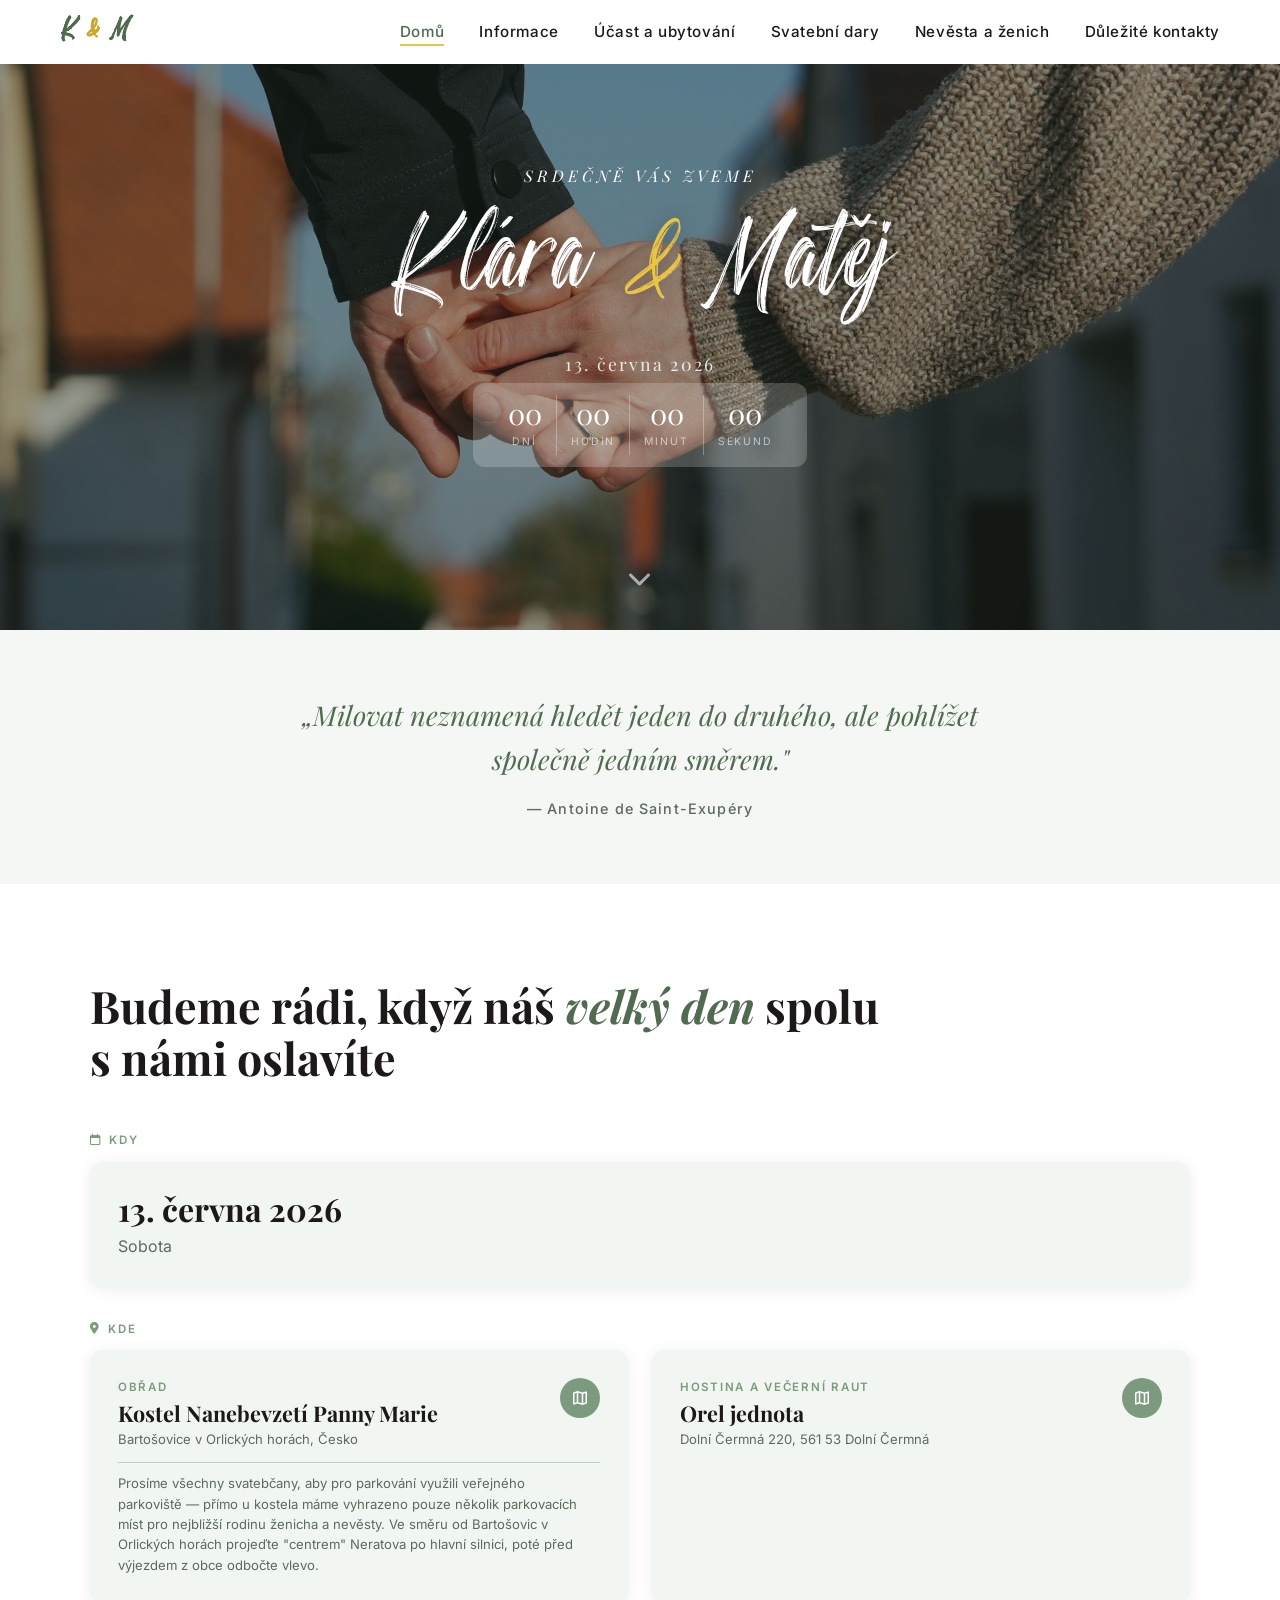
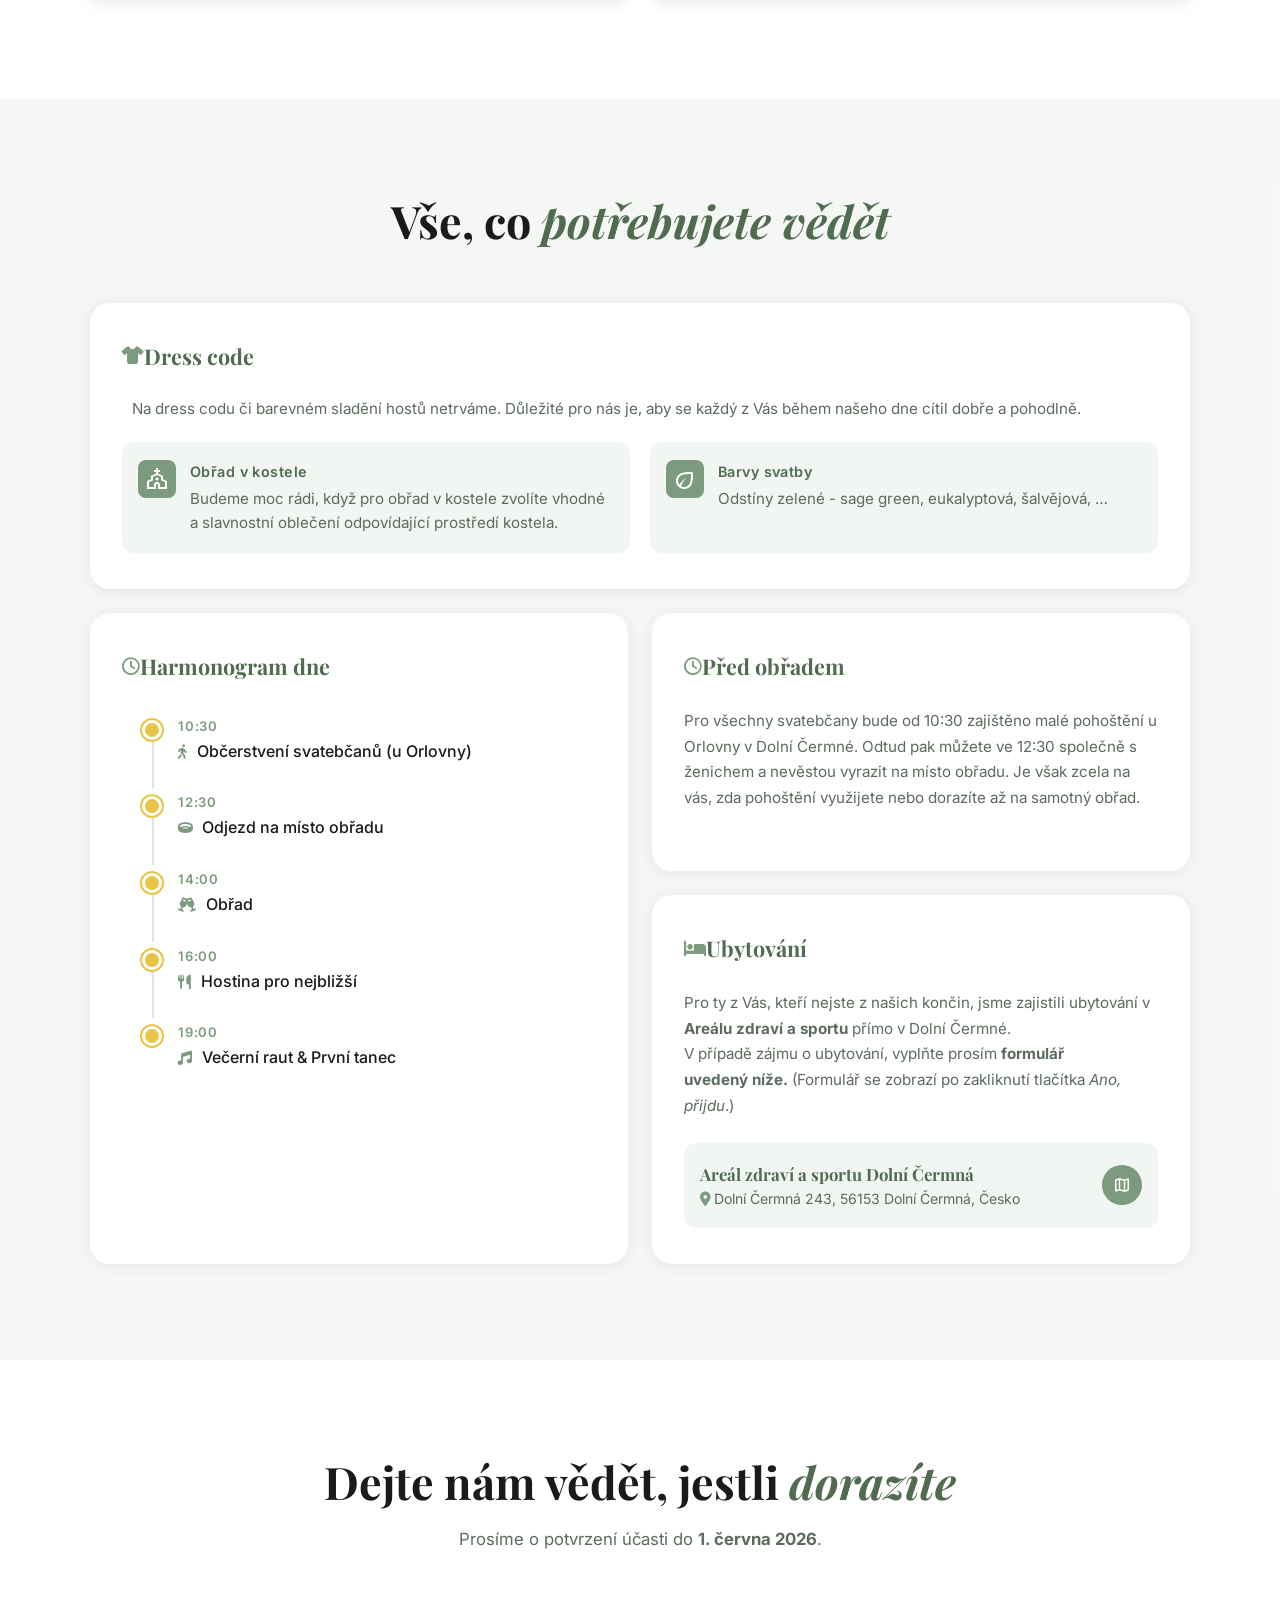
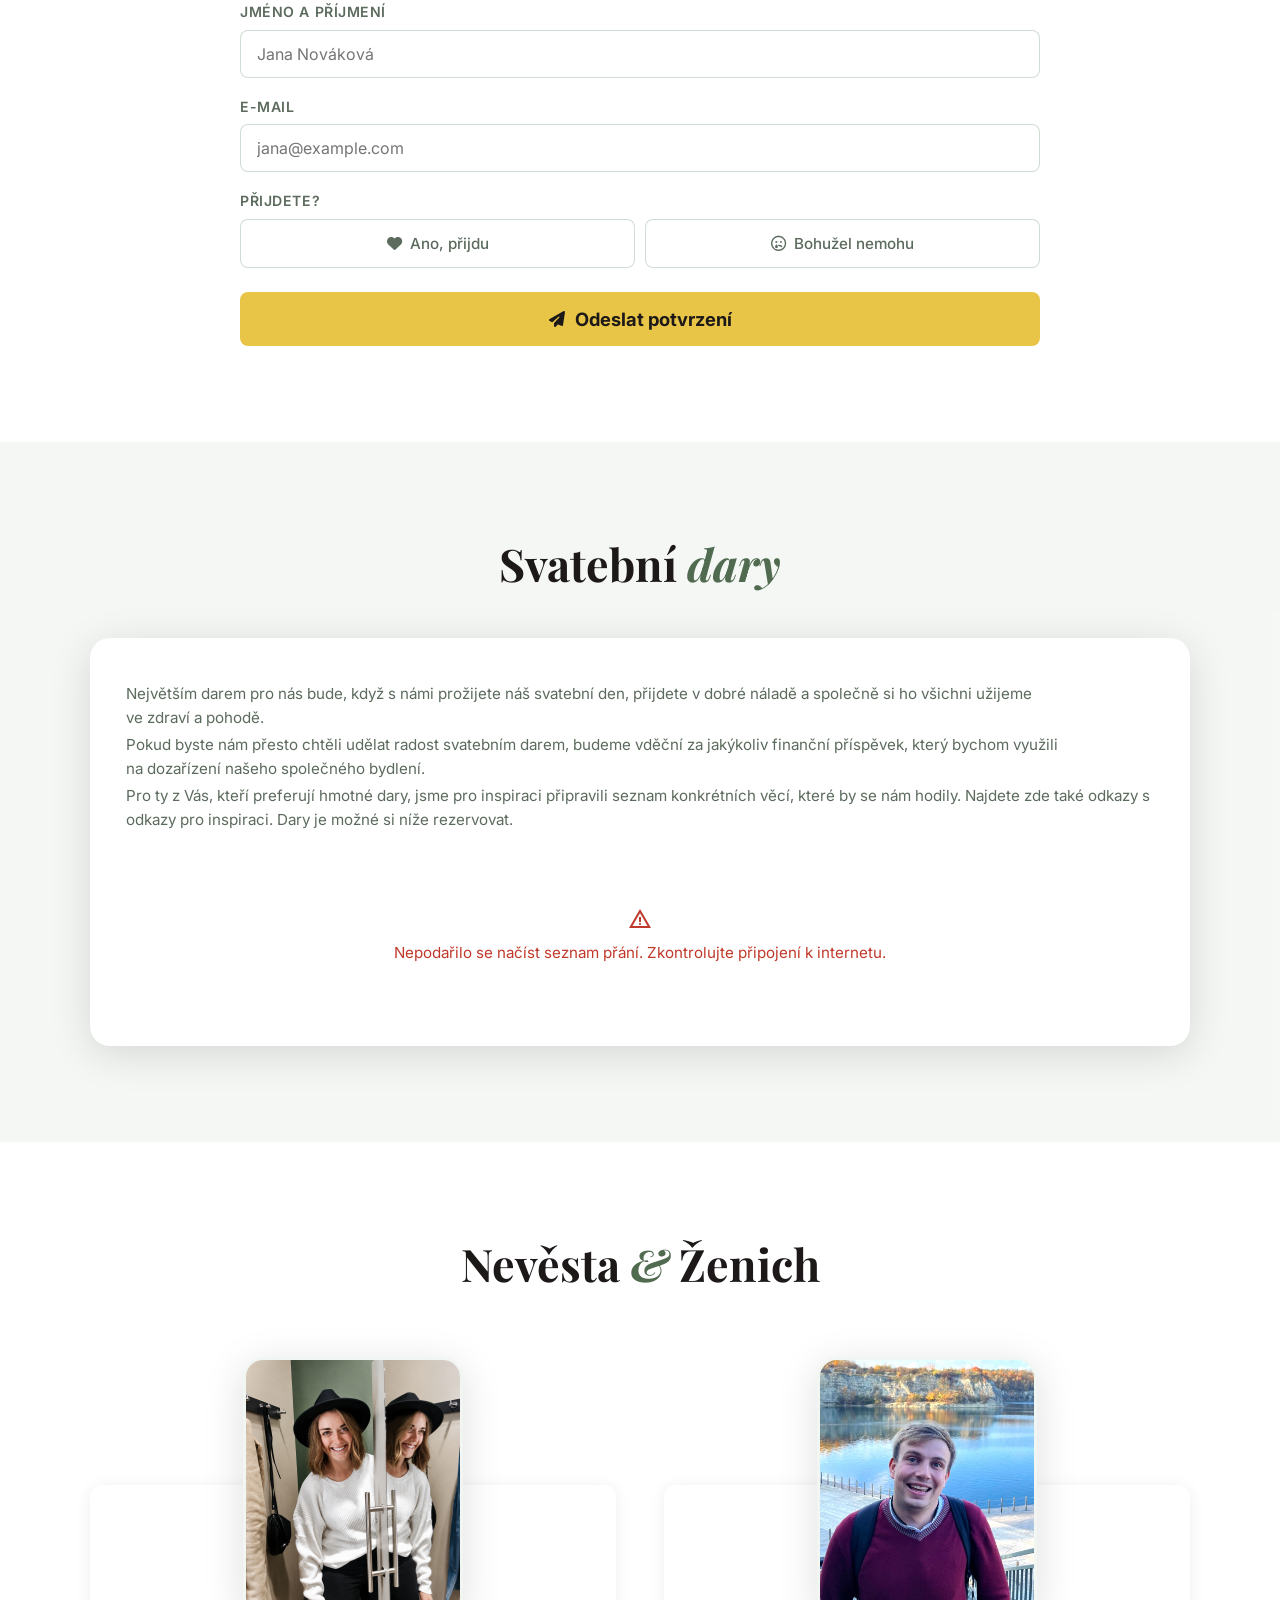
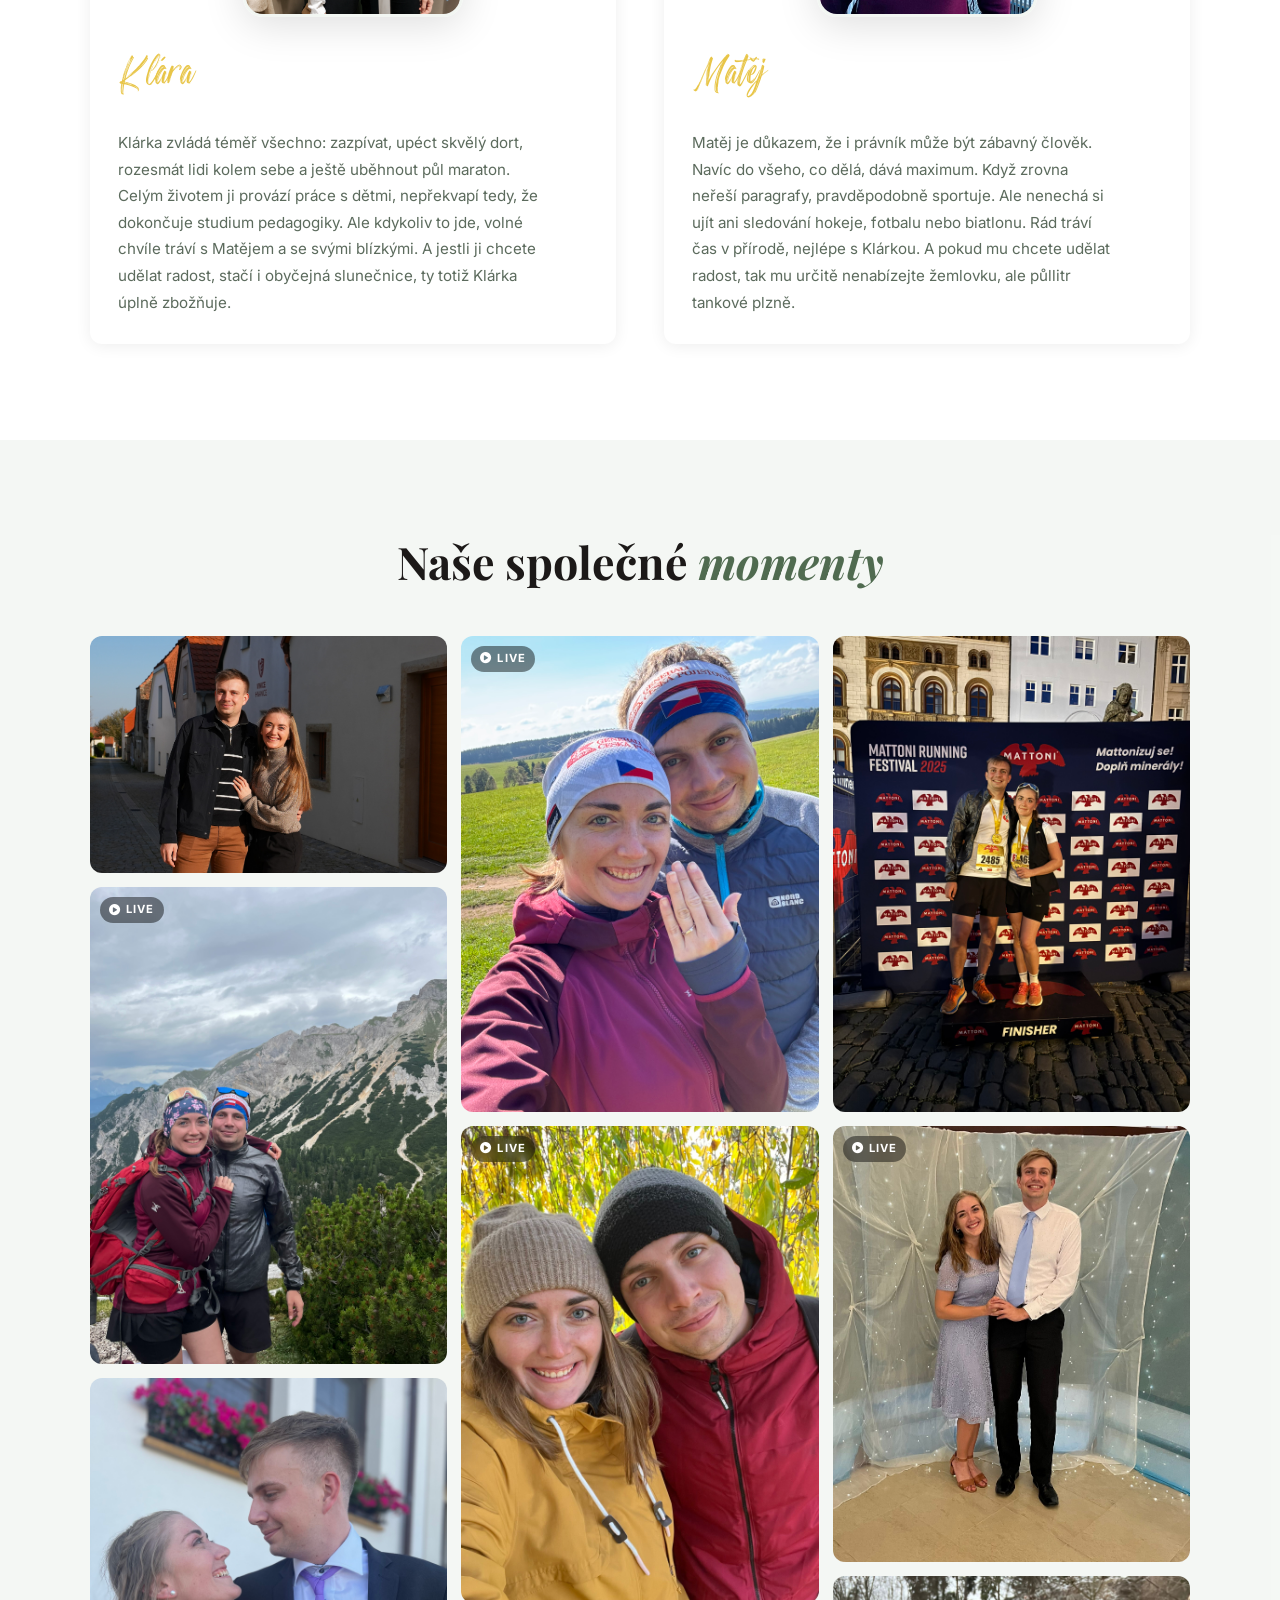
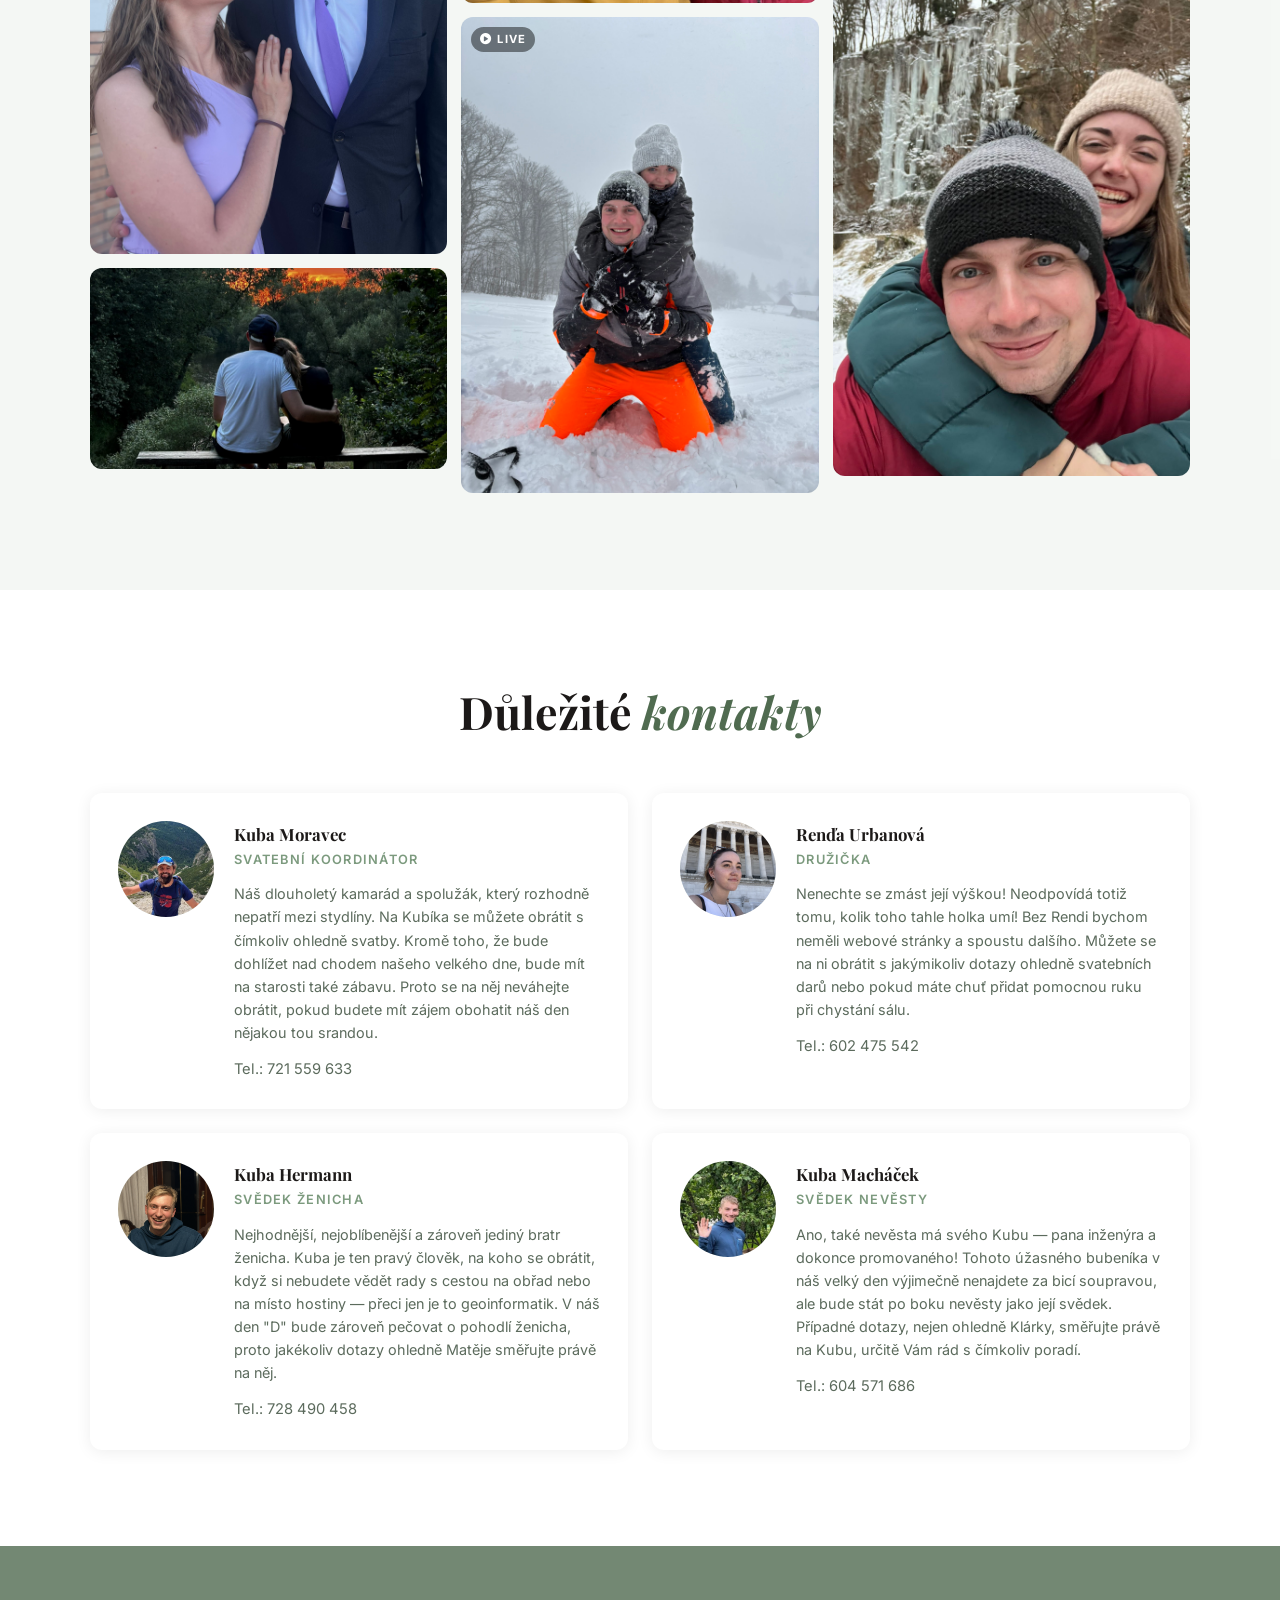
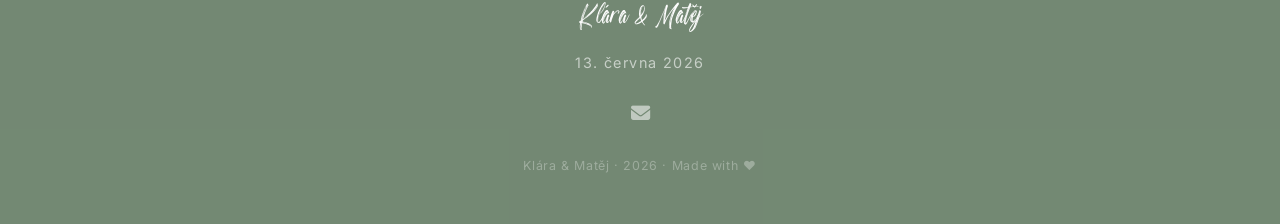
==== commit 835244c5: "add text" ====
--- a/index.html
+++ b/index.html
@@ -17,7 +17,7 @@
   <!-- Font Awesome 6 Free -->
   <link rel="stylesheet" href="https://cdnjs.cloudflare.com/ajax/libs/font-awesome/6.5.0/css/all.min.css" integrity="sha512-Avb2QiuDEEvB4bZJYdft2mNjVShBftLdPG8FJ0V7irTLQ8Uo0qcPxh4Plh7eqjKlal8RVqyvYHdCDp9Z9eeg==" crossorigin="anonymous" referrerpolicy="no-referrer">
 
-  <link rel="stylesheet" href="style.css?v=4">
+  <link rel="stylesheet" href="style.css?v=6">
 </head>
 <body>
 
@@ -30,7 +30,7 @@
     <ul class="nav-links" id="nav-links" role="list">
       <li><a href="#home" class="active" aria-current="page">Domů</a></li>
       <li><a href="#details">Informace</a></li>
-      <li><a href="#rsvp">Potvrdit účast</a></li>
+      <li><a href="#rsvp">Účast a ubytování</a></li>
       <li><a href="#gifts">Svatební dary</a></li>
       <li><a href="#couple">Nevěsta a ženich</a></li>
       <li><a href="#contacts">Důležité kontakty</a></li>
@@ -281,7 +281,7 @@
           Ubytování
         </h3>
         <p class="accom-intro">
-          Pro ty z Vás, kteří nejste z našich končin, jsme zajistili ubytování v <b>Areálu zdraví a sportu</b> přímo v Dolní Čermné.<br> V případě zájmu o ubytování, vyplňte prosím <b>formulář uvedený&nbsp;níže</b>.
+          Pro ty z Vás, kteří nejste z našich končin, jsme zajistili ubytování v <b>Areálu zdraví a sportu</b> přímo v Dolní Čermné.<br> V případě zájmu o ubytování, vyplňte prosím <b>formulář uvedený&nbsp;níže.</b> (Formulář se zobrazí po zakliknutí tlačítka <span style="font-style: italic;">Ano, přijdu</span>.)
         </p>
         <div class="accom-grid">
 
@@ -386,7 +386,7 @@
 
         <!-- Počet hostů (zobrazí se jen při "Ano") -->
         <div class="form-group guest-count" id="guest-count-group">
-          <label class="form-label" for="rsvp-guests">Počet dospělých hostů (včetně vás)</label>
+          <label class="form-label" for="rsvp-guests">Počet hostů (včetně vás)</label>
           <input
             class="form-input"
             type="number"
